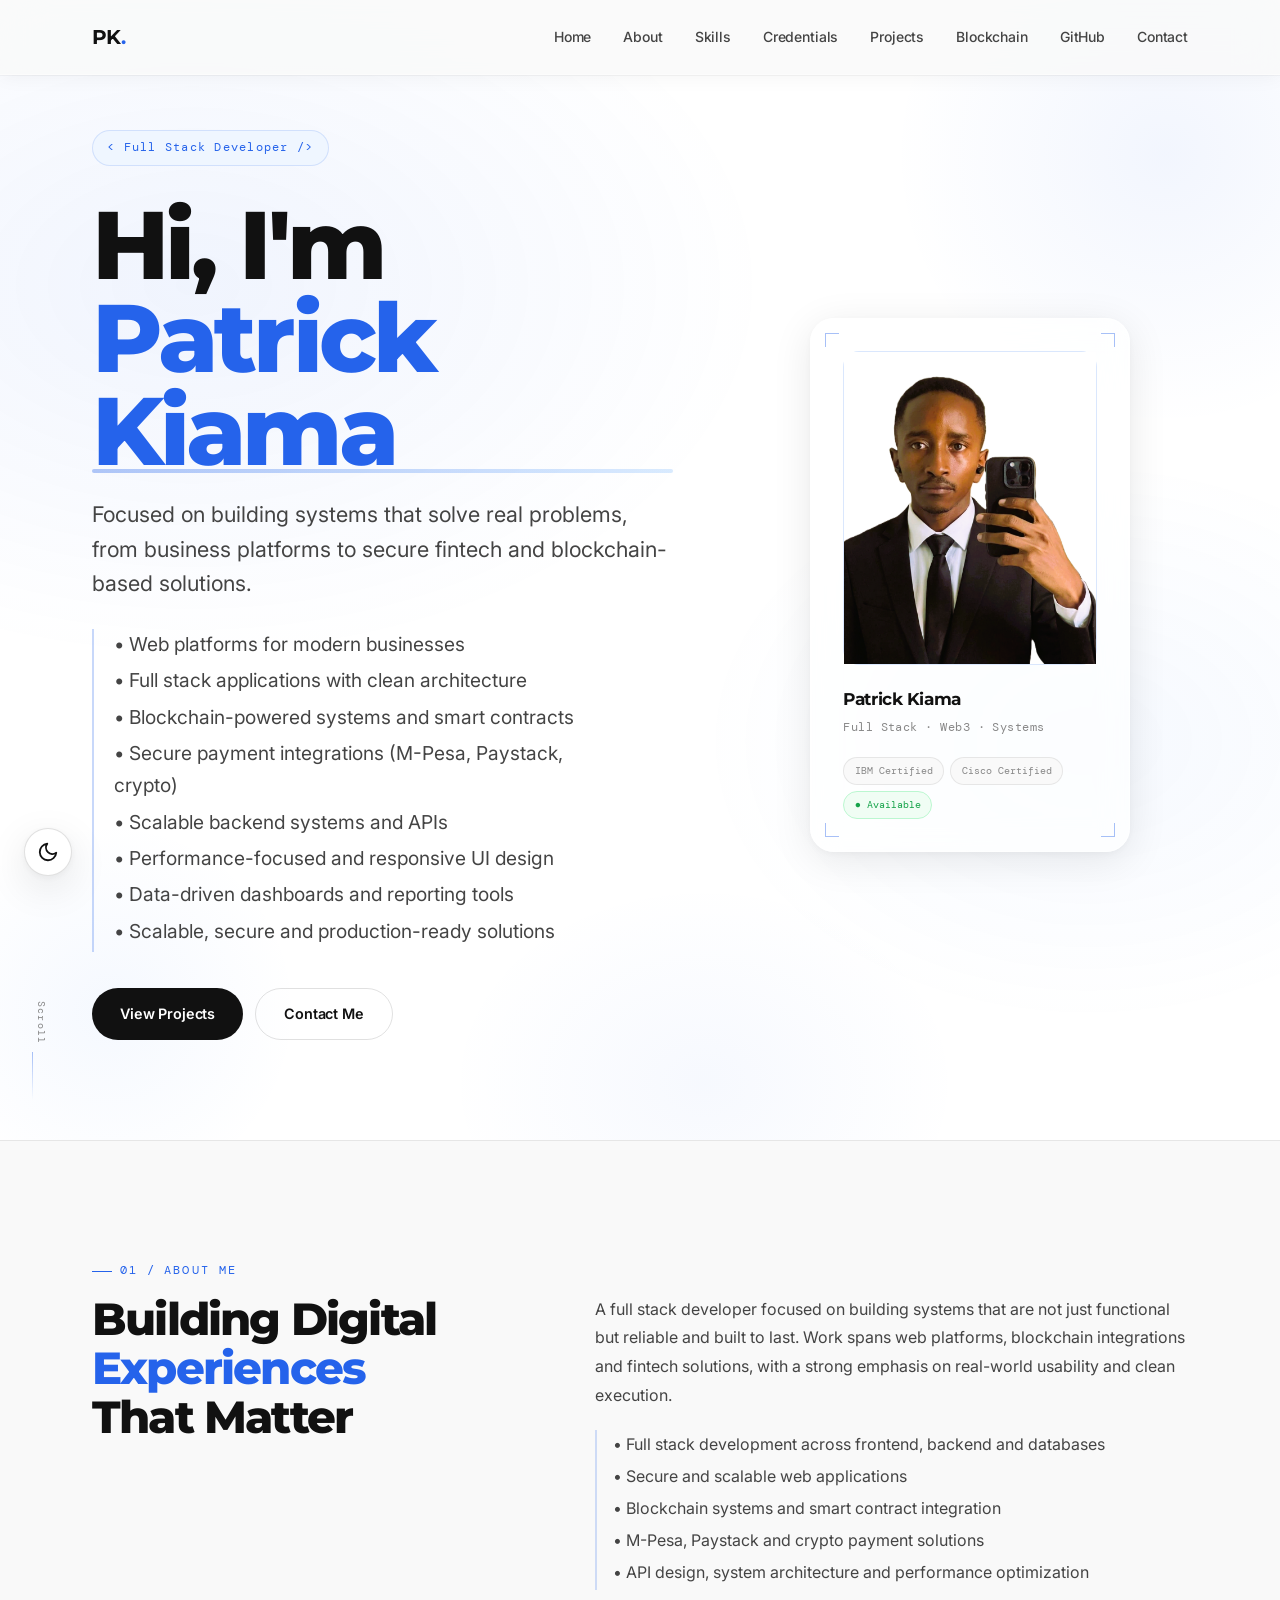
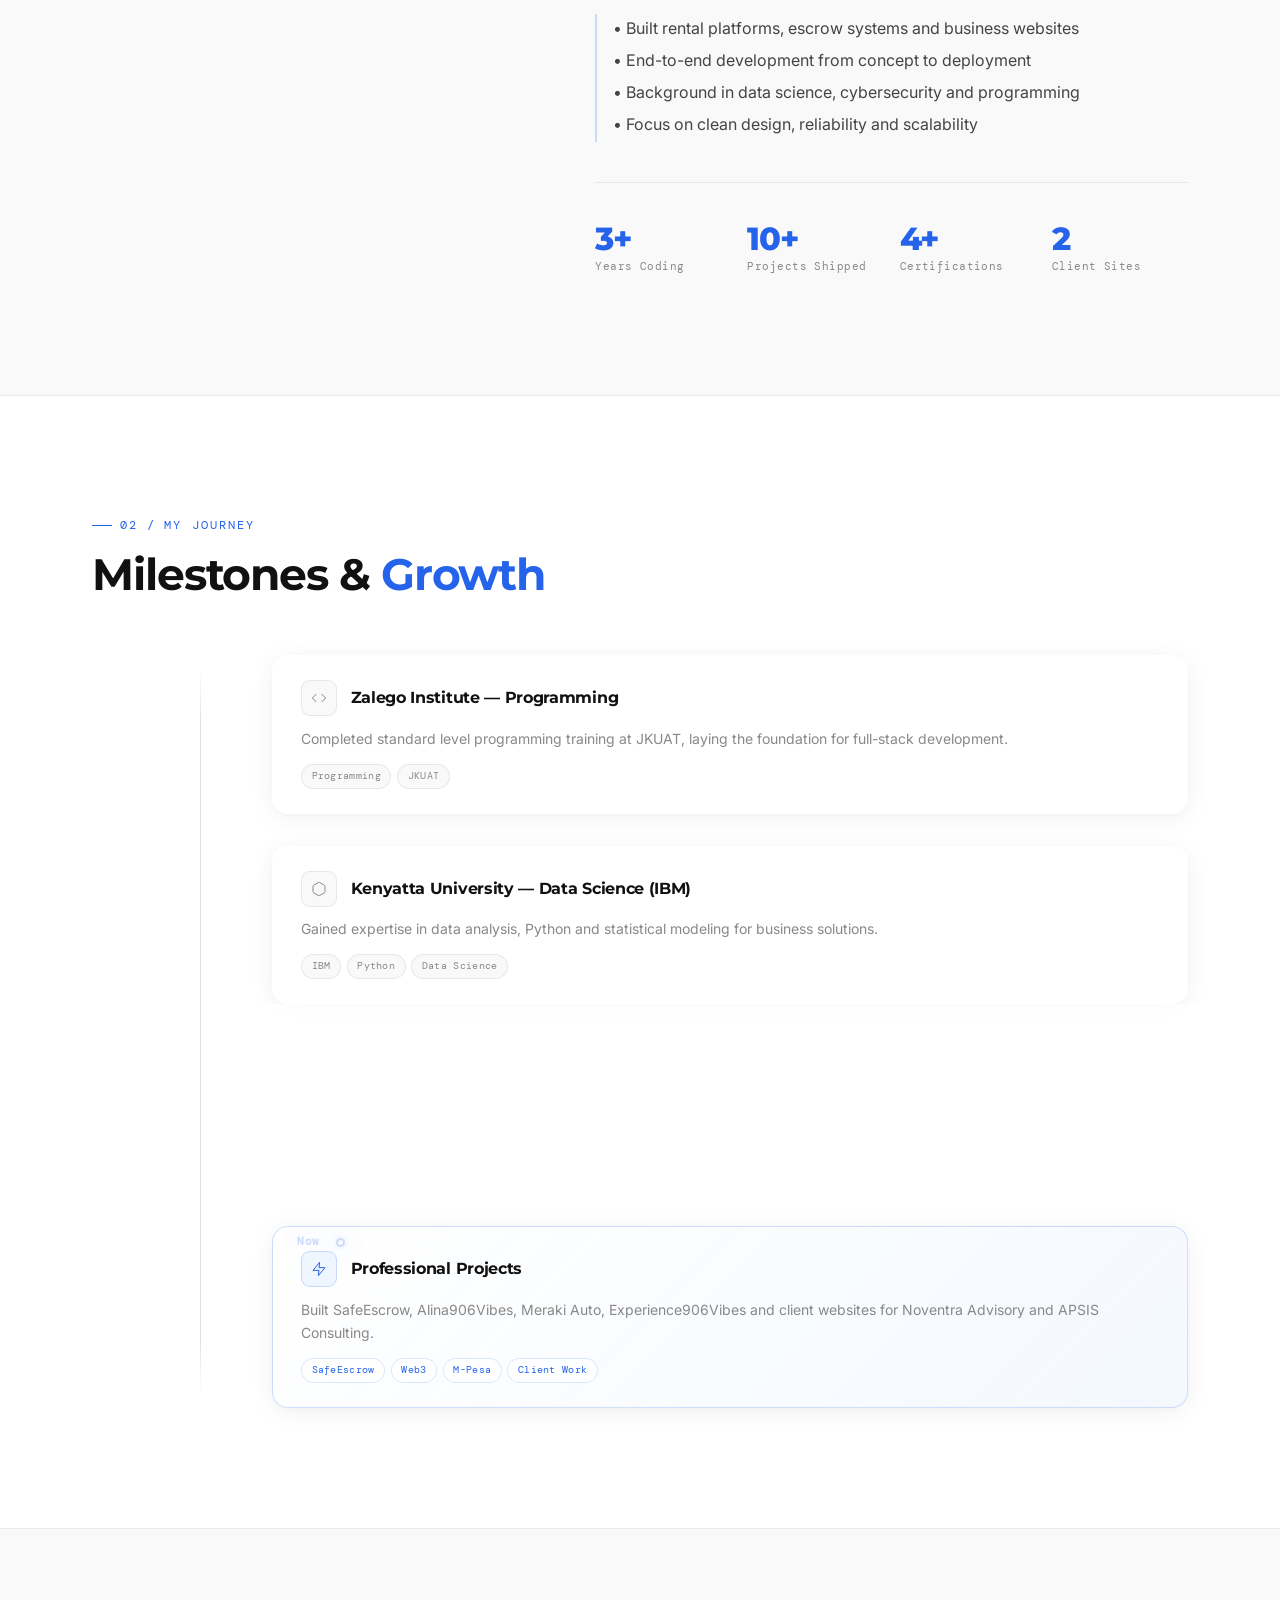
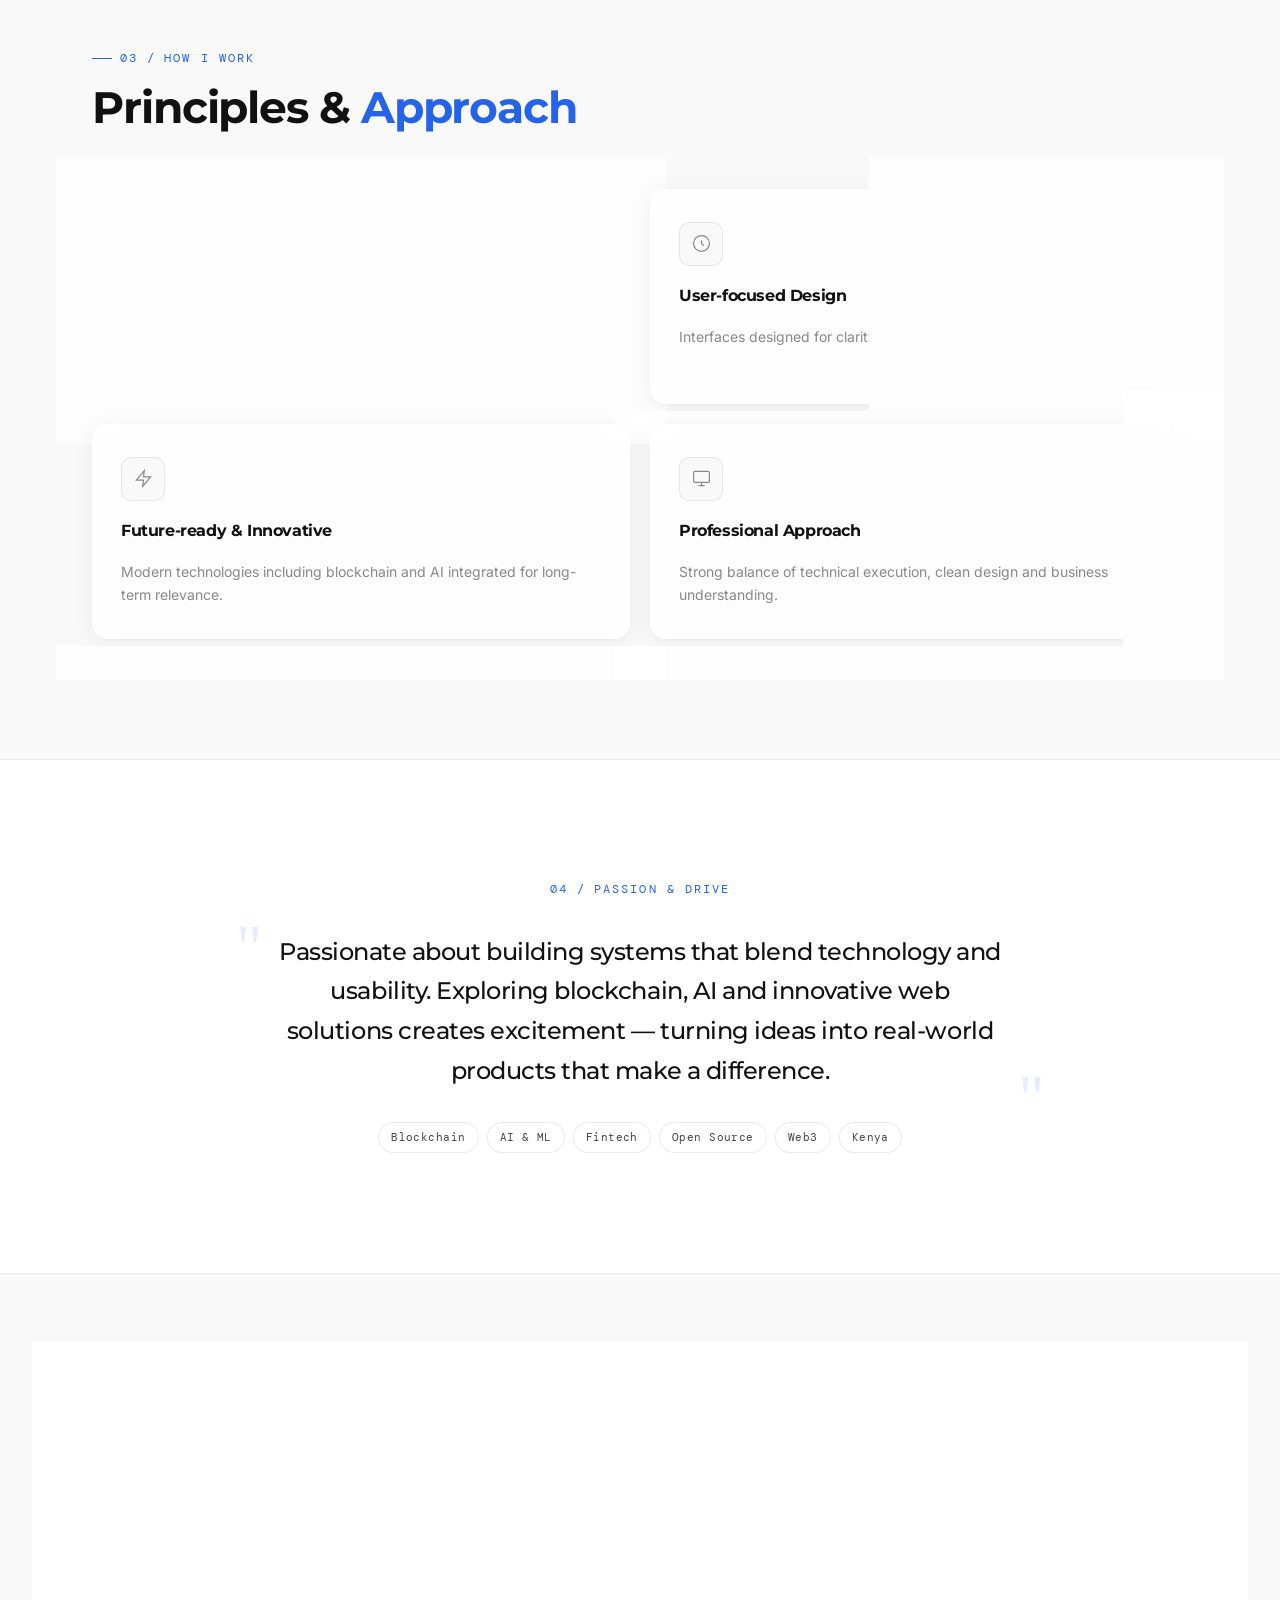
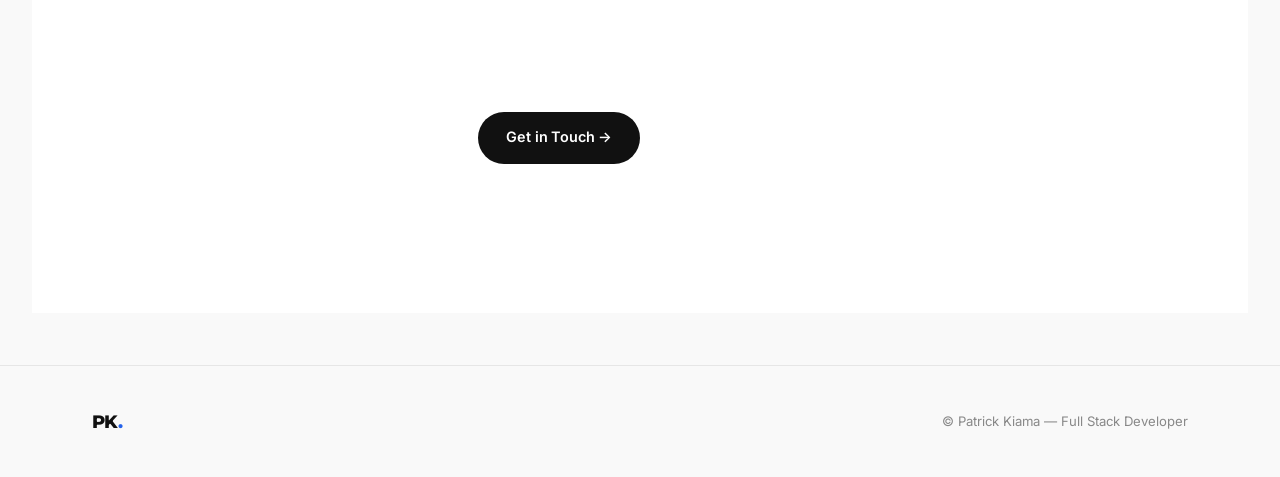
==== about.html @ bc56b649 "Initial commit: Portfolio website" ====
<!DOCTYPE html>
<html lang="en">

<head>
  <meta charset="UTF-8" />
  <meta name="viewport" content="width=device-width, initial-scale=1.0" />
  <title>About — Patrick Kiama</title>
  <link rel="preconnect" href="https://fonts.googleapis.com" />
  <link rel="preconnect" href="https://fonts.gstatic.com" crossorigin />
  <link
    href="https://fonts.googleapis.com/css2?family=Montserrat:wght@400;500;600;700;800;900&family=Inter:wght@400;500;600&family=DM+Mono:wght@400;500&display=swap"
    rel="stylesheet" />
  <link rel="stylesheet" href="css/style.css" />
  <link rel="stylesheet" href="css/about.css" />
  <link rel="stylesheet" href="css/StaggeredMenu.css" />
</head>

<body>

  <!-- ===== NAV ===== -->
  <nav class="navbar" id="navbar">
    <div class="nav-inner">
      <a href="index.html" class="nav-logo">PK<span class="dot">.</span></a>
      <ul class="nav-links" id="navLinks">
        <li><a href="index.html">Home</a></li>
        <li><a href="about.html">About</a></li>
        <li><a href="skills.html">Skills</a></li>
        <li><a href="certifications.html">Credentials</a></li>
        <li><a href="projects.html">Projects</a></li>
        <li><a href="blockchain.html">Blockchain</a></li>
        <li><a href="github.html">GitHub</a></li>
        <li><a href="contact.html">Contact</a></li>
      </ul>
      <button class="hamburger" id="hamburger" aria-label="Toggle menu">
        <span></span><span></span><span></span>
      </button>
    </div>
  </nav>

  <!-- ===== HERO ===== -->
  <section class="about-hero" id="home">
    <div class="about-hero-bg"></div>
    <div class="about-hero-orb orb-a"></div>
    <div class="about-hero-orb orb-b"></div>

    <div class="container about-hero-inner">
      <div class="about-hero-content">
        <p class="hero-eyebrow"><span class="mono">&lt;</span> Full Stack Developer <span class="mono">/&gt;</span></p>

        <h1 class="about-hero-name">Hi, I'm<br /><em>Patrick Kiama</em></h1>

        <p class="about-hero-intro">
          Focused on building systems that solve real problems, from business platforms to secure fintech and
          blockchain-based solutions.
        </p>

        <div class="about-hero-sub">
          <span>• Web platforms for modern businesses</span><br />
          <span>• Full stack applications with clean architecture</span><br />
          <span>• Blockchain-powered systems and smart contracts</span><br />
          <span>• Secure payment integrations (M-Pesa, Paystack, crypto)</span><br />
          <span>• Scalable backend systems and APIs</span><br />
          <span>• Performance-focused and responsive UI design</span><br />
          <span>• Data-driven dashboards and reporting tools</span><br />
          <span>• Scalable, secure and production-ready solutions</span>
        </div>

        <div class="about-hero-ctas">
          <a href="index.html#projects" class="btn btn-primary">View Projects</a>
          <a href="index.html#contact" class="btn btn-ghost">Contact Me</a>
        </div>
      </div>

      <!-- Avatar / visual card -->
      <div class="about-hero-visual">
        <div class="about-avatar-card">
          <div class="avatar-placeholder">
            <img src="img/patrick2.png" alt="Patrick Kiama" />
          </div>
          <div class="avatar-info">
            <span class="avatar-name">Patrick Kiama</span>
            <span class="avatar-role">Full Stack · Web3 · Systems</span>
          </div>
          <div class="avatar-badges">
            <span class="av-badge">IBM Certified</span>
            <span class="av-badge">Cisco Certified</span>
            <span class="av-badge avail">● Available</span>
          </div>
          <!-- Corner accents matching home page -->
          <div class="img-corner tl"></div>
          <div class="img-corner tr"></div>
          <div class="img-corner bl"></div>
          <div class="img-corner br"></div>
        </div>
      </div>
    </div>

    <div class="hero-scroll-hint">
      <span>Scroll</span>
      <div class="scroll-line"></div>
    </div>
  </section>

  <!-- ===== BIO ===== -->
  <section class="section about-bio-section" id="bio">
    <div class="container fade-in">
      <div class="section-label"><span class="mono">01 /</span> About Me</div>
      <div class="about-bio-grid">
        <div class="about-bio-headline">
          <h2>Building Digital<br /><span class="accent">Experiences</span><br />That Matter</h2>
        </div>
        <div class="about-bio-body">
          <p class="bio-intro">
            A full stack developer focused on building systems that are not just functional but reliable and built to
            last. Work spans web platforms, blockchain integrations and fintech solutions, with a strong emphasis on
            real-world usability and clean execution.
          </p>

          <div class="bio-points">
            <span>• Full stack development across frontend, backend and databases</span><br />
            <span>• Secure and scalable web applications</span><br />
            <span>• Blockchain systems and smart contract integration</span><br />
            <span>• M-Pesa, Paystack and crypto payment solutions</span><br />
            <span>• API design, system architecture and performance optimization</span><br />
          </div>

          <div class="bio-points">
            <span>• Built rental platforms, escrow systems and business websites</span><br />
            <span>• End-to-end development from concept to deployment</span><br />
            <span>• Background in data science, cybersecurity and programming</span><br />
            <span>• Focus on clean design, reliability and scalability</span><br />
          </div>

          <div class="bio-stats-row">
            <div class="bio-stat">
              <span class="bio-stat-num">3+</span>
              <span class="bio-stat-label">Years Coding</span>
            </div>
            <div class="bio-stat">
              <span class="bio-stat-num">10+</span>
              <span class="bio-stat-label">Projects Shipped</span>
            </div>
            <div class="bio-stat">
              <span class="bio-stat-num">4+</span>
              <span class="bio-stat-label">Certifications</span>
            </div>
            <div class="bio-stat">
              <span class="bio-stat-num">2</span>
              <span class="bio-stat-label">Client Sites</span>
            </div>
          </div>
        </div>
      </div>
    </div>
  </section>

  <!-- ===== TIMELINE ===== -->
  <section class="section about-timeline-section" id="journey">
    <div class="container fade-in">
      <div class="section-label"><span class="mono">02 /</span> My Journey</div>
      <h2 class="section-title">Milestones &amp; <span class="accent">Growth</span></h2>

      <div class="tl-track">

        <!-- Item 1 -->
        <div class="tl-row">
          <div class="tl-card">
            <div class="tl-card-header">
              <div class="tl-icon-wrap">
                <svg viewBox="0 0 24 24" fill="none" stroke="currentColor" stroke-width="1.5">
                  <polyline points="16 18 22 12 16 6" />
                  <polyline points="8 6 2 12 8 18" />
                </svg>
              </div>
              <h3>Zalego Institute — Programming</h3>
            </div>
            <p>Completed standard level programming training at JKUAT, laying the foundation for full-stack development.
            </p>
            <div class="tl-tags"><span>Programming</span><span>JKUAT</span></div>
          </div>
        </div>

        <!-- Item 2 -->
        <div class="tl-row">
          <div class="tl-card">
            <div class="tl-card-header">
              <div class="tl-icon-wrap">
                <svg viewBox="0 0 24 24" fill="none" stroke="currentColor" stroke-width="1.5">
                  <path
                    d="M21 16V8a2 2 0 0 0-1-1.73l-7-4a2 2 0 0 0-2 0l-7 4A2 2 0 0 0 3 8v8a2 2 0 0 0 1 1.73l7 4a2 2 0 0 0 2 0l7-4A2 2 0 0 0 21 16z" />
                </svg>
              </div>
              <h3>Kenyatta University — Data Science (IBM)</h3>
            </div>
            <p>Gained expertise in data analysis, Python and statistical modeling for business solutions.</p>
            <div class="tl-tags"><span>IBM</span><span>Python</span><span>Data Science</span></div>
          </div>
        </div>

        <!-- Item 3 -->
        <div class="tl-row">
          <div class="tl-card">
            <div class="tl-card-header">
              <div class="tl-icon-wrap">
                <svg viewBox="0 0 24 24" fill="none" stroke="currentColor" stroke-width="1.5">
                  <path d="M12 22s8-4 8-10V5l-8-3-8 3v7c0 6 8 10 8 10z" />
                </svg>
              </div>
              <h3>Kenyatta University — Cybersecurity (Cisco)</h3>
            </div>
            <p>Learned network security and best practices for secure web applications.</p>
            <div class="tl-tags"><span>Cisco</span><span>Networking</span><span>Security</span></div>
          </div>
        </div>

        <!-- Item 4 -->
        <div class="tl-row">
          <div class="tl-year-badge tl-year-active">Now</div>
          <div class="tl-dot tl-dot-active"></div>
          <div class="tl-card tl-card-featured">
            <div class="tl-card-header">
              <div class="tl-icon-wrap tl-icon-accent">
                <svg viewBox="0 0 24 24" fill="none" stroke="currentColor" stroke-width="1.5">
                  <path d="M13 2L3 14h9l-1 8 10-12h-9l1-8z" />
                </svg>
              </div>
              <h3>Professional Projects</h3>
            </div>
            <p>Built SafeEscrow, Alina906Vibes, Meraki Auto, Experience906Vibes and client websites for Noventra
              Advisory and APSIS Consulting.</p>
            <div class="tl-tags"><span>SafeEscrow</span><span>Web3</span><span>M-Pesa</span><span>Client Work</span>
            </div>
          </div>
        </div>

      </div>
    </div>
  </section>

  <!-- ===== VALUES ===== -->
  <section class="section about-values-section" id="values">
    <div class="container fade-in">
      <div class="section-label"><span class="mono">03 /</span> How I Work</div>
      <h2 class="section-title">Principles &amp; <span class="accent">Approach</span></h2>

      <div class="values-grid">

        <div class="value-card">
          <div class="value-icon-wrap">
            <svg viewBox="0 0 24 24" fill="none" stroke="currentColor" stroke-width="1.5">
              <path d="M12 22s8-4 8-10V5l-8-3-8 3v7c0 6 8 10 8 10z" />
            </svg>
          </div>
          <h3>Security &amp; Reliability</h3>
          <p>Systems built to be secure, dependable and scalable from the ground up.</p>
        </div>

        <div class="value-card">
          <div class="value-icon-wrap">
            <svg viewBox="0 0 24 24" fill="none" stroke="currentColor" stroke-width="1.5">
              <circle cx="12" cy="12" r="10" />
              <path d="M12 8v4l3 3" />
            </svg>
          </div>
          <h3>User-focused Design</h3>
          <p>Interfaces designed for clarity, usability and real-world interaction.</p>
        </div>

        <div class="value-card">
          <div class="value-icon-wrap">
            <svg viewBox="0 0 24 24" fill="none" stroke="currentColor" stroke-width="1.5">
              <path d="M13 2L3 14h9l-1 8 10-12h-9l1-8z" />
            </svg>
          </div>
          <h3>Future-ready &amp; Innovative</h3>
          <p>Modern technologies including blockchain and AI integrated for long-term relevance.</p>
        </div>

        <div class="value-card">
          <div class="value-icon-wrap">
            <svg viewBox="0 0 24 24" fill="none" stroke="currentColor" stroke-width="1.5">
              <rect x="2" y="3" width="20" height="14" rx="2" />
              <path d="M8 21h8M12 17v4" />
            </svg>
          </div>
          <h3>Professional Approach</h3>
          <p>Strong balance of technical execution, clean design and business understanding.</p>
        </div>

      </div>
    </div>
  </section>

  <!-- ===== PASSION ===== -->
  <section class="section about-passion-section" id="passion">
    <div class="container fade-in">
      <div class="passion-inner">
        <div class="passion-label">
          <span class="section-label"><span class="mono">04 /</span> Passion &amp; Drive</span>
        </div>
        <blockquote class="passion-quote">
          Passionate about building systems that blend technology and usability. Exploring blockchain, AI and
          innovative web solutions creates excitement — turning ideas into real-world products that make a difference.
        </blockquote>
        <div class="passion-tags">
          <span class="tag">Blockchain</span>
          <span class="tag">AI &amp; ML</span>
          <span class="tag">Fintech</span>
          <span class="tag">Open Source</span>
          <span class="tag">Web3</span>
          <span class="tag">Kenya</span>
        </div>
      </div>
    </div>
  </section>

  <!-- ===== CTA ===== -->
  <section class="section about-cta-section" id="cta">
    <div class="container fade-in">
      <div class="about-cta-inner">
        <div class="about-cta-bg-orb"></div>

        <p class="about-cta-label mono">Let's build something</p>

        <h2 class="about-cta-heading">
          Interested in collaborating or exploring these projects further?
        </h2>

        <p class="about-cta-sub">
          Platforms, smart contracts or full digital products — ready to bring ideas to life with secure, scalable
          solutions.
        </p>

        <div class="about-cta-btns">
          <a href="index.html#contact" class="btn btn-primary">Get in Touch →</a>
          <a href="projects.html" class="btn btn-ghost">See My Work</a>
        </div>
      </div>
    </div>
  </section>

  <!-- ===== FOOTER ===== -->
  <footer class="footer">
    <div class="container">
      <div class="footer-inner">
        <span class="footer-logo">PK<span class="dot">.</span></span>
        <p>© Patrick Kiama — Full Stack Developer</p>
      </div>
    </div>
  </footer>

  <script src="js/main.js"></script>
  <script src="js/about.js"></script>
  <script src="js/StaggeredMenu.js"></script>
</body>

</html>
---- css/style.css ----
/* ============================================================
   PATRICK KIAMA — Portfolio CSS
   Design: Premium Minimal — Apple / Stripe / Linear / Vercel
   Fonts: Sora (display) + DM Sans (body) + DM Mono (code)
   ============================================================ */

/* ===== Google Fonts Import ===== */
@import url('https://fonts.googleapis.com/css2?family=Montserrat:wght@400;500;600;700;800;900&family=Inter:wght@400;500;600&family=DM+Mono:wght@400;500&display=swap');

/* ===== CSS Variables ===== */
:root {
  /* Colors */
  --bg: #f9f9f9;
  --bg-alt: #ffffff;
  --bg-card: #ffffff;
  --text: #111111;
  --text-2: #444444;
  --text-muted: #888888;
  --accent: #2563eb;
  --accent-light: #eff6ff;
  --accent-mid: #3b82f6;
  --border: rgba(0, 0, 0, 0.08);
  --border-mid: rgba(0, 0, 0, 0.12);
  --white: #ffffff;

  /* Shadows */
  --shadow-sm: 0 1px 3px rgba(0, 0, 0, 0.06), 0 1px 2px rgba(0, 0, 0, 0.04);
  --shadow-md: 0 4px 16px rgba(0, 0, 0, 0.07), 0 1px 4px rgba(0, 0, 0, 0.04);
  --shadow-lg: 0 12px 40px rgba(0, 0, 0, 0.10), 0 2px 8px rgba(0, 0, 0, 0.05);
  --shadow-xl: 0 24px 64px rgba(0, 0, 0, 0.12), 0 4px 16px rgba(0, 0, 0, 0.06);
  --shadow-blue: 0 8px 32px rgba(37, 99, 235, 0.18);

  /* Typography */
  --font-display: 'Montserrat', sans-serif;
  --font-body: 'Inter', sans-serif;
  --font-mono: 'DM Mono', monospace;

  /* Layout */
  --radius: 16px;
  --radius-sm: 8px;
  --radius-lg: 24px;
  --transition: 0.3s cubic-bezier(0.4, 0, 0.2, 1);
  --section-gap: 120px;

  /* ── Glassmorphism ── */
  --glass-bg: rgba(255, 255, 255, 0.70);
  --glass-bg-strong: rgba(255, 255, 255, 0.88);
  --glass-border: rgba(255, 255, 255, 0.55);
  --glass-blur: blur(14px) saturate(160%);
  --glass-blur-lg: blur(24px) saturate(180%);
  --glass-shadow: 0 4px 24px rgba(0, 0, 0, 0.06), 0 1px 4px rgba(0, 0, 0, 0.03);
  --glass-shadow-lg: 0 8px 40px rgba(0, 0, 0, 0.09), 0 2px 8px rgba(0, 0, 0, 0.04);
}

/* ===== Dark Theme Variables ===== */
[data-theme="dark"] {
  --bg: #0f1117;
  --bg-alt: #161821;
  --bg-card: #1c1e29;
  --text: #ffffff;
  --text-2: #e2e8f0;
  --text-muted: #94a3b8;
  --accent: #3b82f6;
  --accent-light: rgba(59, 130, 246, 0.15);
  --accent-mid: #60a5fa;
  --border: rgba(255, 255, 255, 0.08);
  --border-mid: rgba(255, 255, 255, 0.12);
  --white: #ffffff;

  --glass-bg: rgba(28, 30, 41, 0.70);
  --glass-bg-strong: rgba(28, 30, 41, 0.88);
  --glass-border: rgba(255, 255, 255, 0.1);
  --glass-shadow: 0 4px 24px rgba(0, 0, 0, 0.4), 0 1px 4px rgba(0, 0, 0, 0.2);
  --glass-shadow-lg: 0 8px 40px rgba(0, 0, 0, 0.5), 0 2px 8px rgba(0, 0, 0, 0.25);
}

/* ── Dark: Navbar ── */
[data-theme="dark"] .navbar {
  background: rgba(15, 17, 23, 0.85);
  border-bottom-color: rgba(255, 255, 255, 0.07);
  box-shadow: 0 1px 20px rgba(0, 0, 0, 0.35), 0 0 0 1px rgba(255, 255, 255, 0.04);
}

[data-theme="dark"] .navbar.scrolled {
  background: rgba(15, 17, 23, 0.96);
}

/* ── Dark: Mobile side nav ── */
[data-theme="dark"] .nav-links {
  background: rgba(22, 24, 33, 0.98);
  border-left-color: rgba(255, 255, 255, 0.07);
}

[data-theme="dark"] .nav-links a {
  color: var(--text-2);
}

/* ── Dark: Form wrapper ── */
[data-theme="dark"] .contact-form-wrap {
  background: rgba(28, 30, 41, 0.88);
  border-color: rgba(255, 255, 255, 0.08);
  box-shadow: 0 8px 40px rgba(0, 0, 0, 0.35), 0 1px 4px rgba(0, 0, 0, 0.2);
}

/* ── Dark: Inputs & Textareas ── */
[data-theme="dark"] .form-group input,
[data-theme="dark"] .form-group textarea {
  background: rgba(255, 255, 255, 0.05);
  border-color: rgba(255, 255, 255, 0.1);
  color: var(--text);
  box-shadow: none;
}

[data-theme="dark"] .form-group input::placeholder,
[data-theme="dark"] .form-group textarea::placeholder {
  color: var(--text-muted);
}

[data-theme="dark"] .form-group input:hover,
[data-theme="dark"] .form-group textarea:hover {
  background: rgba(255, 255, 255, 0.08);
  border-color: rgba(255, 255, 255, 0.18);
}

[data-theme="dark"] .form-group input:focus,
[data-theme="dark"] .form-group textarea:focus {
  background: rgba(255, 255, 255, 0.07);
  border-color: var(--accent);
  box-shadow: 0 0 0 3px rgba(59, 130, 246, 0.2);
}

/* ── Dark: Buttons ── */
[data-theme="dark"] .btn-primary {
  background: #ffffff;
  color: #0f1117;
}

[data-theme="dark"] .btn-primary:hover {
  background: #e2e8f0;
  box-shadow: 0 6px 20px rgba(0, 0, 0, 0.4);
}

[data-theme="dark"] .btn-ghost {
  background: transparent;
  color: var(--text);
  border-color: rgba(255, 255, 255, 0.18);
}

[data-theme="dark"] .btn-ghost:hover {
  background: rgba(255, 255, 255, 0.07);
  border-color: rgba(255, 255, 255, 0.35);
}

[data-theme="dark"] .btn-outline {
  background: rgba(59, 130, 246, 0.12);
  color: #60a5fa;
  border-color: rgba(59, 130, 246, 0.25);
}

/* ── Dark: Social links ── */
[data-theme="dark"] .social-link {
  background: rgba(28, 30, 41, 0.85);
  border-color: rgba(255, 255, 255, 0.09);
}

[data-theme="dark"] .social-link:hover {
  background: rgba(59, 130, 246, 0.12);
  border-color: rgba(59, 130, 246, 0.3);
  color: #60a5fa;
}

/* ── Dark: Badge Toast ── */
[data-theme="dark"] .badge-toast {
  background: rgba(28, 30, 41, 0.95);
  border-color: rgba(255, 255, 255, 0.1);
  box-shadow: 0 8px 40px rgba(0, 0, 0, 0.5), 0 1px 4px rgba(0, 0, 0, 0.3);
}

[data-theme="dark"] .bt-name {
  color: var(--text);
}

[data-theme="dark"] .bt-issuer {
  color: var(--text-muted);
}

[data-theme="dark"] .bt-close {
  color: var(--text-muted);
}

[data-theme="dark"] .bt-progress {
  background: rgba(59, 130, 246, 0.4);
}

/* ── Dark: Cert cards ── */
[data-theme="dark"] .cert-card {
  background: var(--bg-card);
  border-color: var(--border);
}

/* ── Dark: Skill card glow fix ── */
[data-theme="dark"] .skill-card:hover {
  background: var(--bg-card) !important;
}

/* ── Dark: GitHub inner ── */
[data-theme="dark"] .github-inner {
  background: var(--bg-alt);
  border-color: var(--border);
}

/* ── Dark: Project cards ── */
[data-theme="dark"] .project-card {
  background: var(--bg-card);
  border-color: var(--border);
}

[data-theme="dark"] .project-info h3 {
  color: var(--text);
}

[data-theme="dark"] .project-info p {
  color: var(--text-muted);
}

[data-theme="dark"] .project-tags span {
  background: rgba(255, 255, 255, 0.06);
  color: var(--text-muted);
  border-color: rgba(255, 255, 255, 0.08);
}

/* ===== Theme Toggle Button ===== */
.theme-toggle {
  position: fixed;
  bottom: 24px;
  left: 24px;
  width: 48px;
  height: 48px;
  border-radius: 50%;
  background: var(--bg-card);
  border: 1px solid var(--border-mid);
  box-shadow: var(--shadow-lg);
  display: flex;
  align-items: center;
  justify-content: center;
  cursor: pointer;
  z-index: 9999;
  color: var(--text);
  transition: all var(--transition);
}

.theme-toggle:hover {
  transform: translateY(-2px);
  box-shadow: var(--shadow-xl);
  border-color: var(--accent);
}

.theme-toggle svg {
  width: 22px;
  height: 22px;
  transition: transform 0.3s cubic-bezier(0.4, 0, 0.2, 1);
}

.theme-toggle .moon-icon {
  display: block;
}

.theme-toggle .sun-icon {
  display: none;
}

[data-theme="dark"] .theme-toggle .moon-icon {
  display: none;
}

[data-theme="dark"] .theme-toggle .sun-icon {
  display: block;
}

[data-theme="dark"] .theme-toggle svg {
  color: #fbbf24;
}

/* ===== Reset & Base ===== */
*,
*::before,
*::after {
  box-sizing: border-box;
  margin: 0;
  padding: 0;
}

html {
  scroll-behavior: smooth;
  font-size: 16px;
  -webkit-text-size-adjust: 100%;
}

body {
  background: var(--bg);
  color: var(--text);
  font-family: var(--font-body);
  font-weight: 400;
  line-height: 1.7;
  overflow-x: hidden;
  -webkit-font-smoothing: antialiased;
  -moz-osx-font-smoothing: grayscale;
}

img {
  display: block;
  max-width: 100%;
}

a {
  text-decoration: none;
  color: inherit;
}

ul {
  list-style: none;
}

.mono {
  font-family: var(--font-mono);
}

.accent {
  color: var(--accent);
}

.dot {
  color: var(--accent);
}

.container {
  max-width: 1160px;
  margin: 0 auto;
  padding: 0 2rem;
}

/* ===== Section Base ===== */
.section {
  padding: var(--section-gap) 0;
  position: relative;
}

.section-label {
  font-family: var(--font-mono);
  font-size: 0.72rem;
  letter-spacing: 0.18em;
  color: var(--accent);
  text-transform: uppercase;
  margin-bottom: 0.85rem;
  display: flex;
  align-items: center;
  gap: 0.5rem;
}

.section-label::before {
  content: '';
  display: inline-block;
  width: 20px;
  height: 1px;
  background: var(--accent);
}

.section-title {
  font-family: var(--font-display);
  font-size: clamp(2rem, 3.5vw, 2.75rem);
  font-weight: 700;
  line-height: 1.15;
  letter-spacing: -0.025em;
  margin-bottom: 3.5rem;
  color: var(--text);
}

.section-cta {
  text-align: center;
  margin-top: 3rem;
}

/* ===== Buttons ===== */
.btn {
  display: inline-flex;
  align-items: center;
  justify-content: center;
  font-family: var(--font-body);
  font-size: 0.9rem;
  font-weight: 600;
  letter-spacing: -0.01em;
  padding: 0.8rem 1.75rem;
  border-radius: 100px;
  cursor: pointer;
  transition: all var(--transition);
  border: none;
  outline: none;
  position: relative;
}

.btn-primary {
  background: var(--text);
  color: var(--white);
}

.btn-primary:hover {
  background: #333;
  transform: translateY(-1px);
  box-shadow: 0 6px 20px rgba(0, 0, 0, 0.18);
}

.btn-ghost {
  background: transparent;
  color: var(--text);
  border: 1.5px solid var(--border-mid);
}

.btn-ghost:hover {
  border-color: var(--text);
  background: rgba(0, 0, 0, 0.04);
  transform: translateY(-1px);
}

.btn-outline {
  background: var(--accent-light);
  color: var(--accent);
  border: 1.5px solid rgba(37, 99, 235, 0.15);
}

.btn-outline:hover {
  background: #dbeafe;
  border-color: var(--accent);
  transform: translateY(-1px);
}

.btn.full-width {
  width: 100%;
}

/* ===== Fade-in Animation ===== */
.fade-in {
  opacity: 0;
  transform: translateY(24px);
  transition: opacity 0.75s cubic-bezier(0.4, 0, 0.2, 1), transform 0.75s cubic-bezier(0.4, 0, 0.2, 1);
}

.fade-in.visible {
  opacity: 1;
  transform: translateY(0);
}

/* ============================================================
   NAVBAR
   ============================================================ */
.navbar {
  position: fixed;
  top: 0;
  left: 0;
  right: 0;
  z-index: 1000;
  background: rgba(249, 249, 249, 0.82);
  backdrop-filter: blur(20px) saturate(180%);
  -webkit-backdrop-filter: blur(20px) saturate(180%);
  border-bottom: 1px solid rgba(255, 255, 255, 0.45);
  box-shadow: 0 1px 20px rgba(0, 0, 0, 0.05), 0 0 0 1px rgba(0, 0, 0, 0.04);
  transition: background 0.4s ease, backdrop-filter 0.4s ease, border-color 0.4s ease, box-shadow 0.4s ease;
}

.navbar.scrolled {
  background: rgba(249, 249, 249, 0.92);
  backdrop-filter: blur(24px) saturate(200%);
  -webkit-backdrop-filter: blur(24px) saturate(200%);
  border-bottom-color: var(--border);
  box-shadow: 0 1px 24px rgba(0, 0, 0, 0.08), 0 0 0 1px rgba(0, 0, 0, 0.05);
}

.nav-inner {
  max-width: 1160px;
  margin: 0 auto;
  padding: 1.25rem 2rem;
  display: flex;
  align-items: center;
  justify-content: space-between;
}

.nav-logo {
  font-family: var(--font-display);
  font-size: 1.25rem;
  font-weight: 700;
  color: var(--text);
  letter-spacing: -0.03em;
}

.nav-logo .dot {
  color: var(--accent);
}

.nav-links {
  display: flex;
  gap: 2rem;
  align-items: center;
}

.nav-links a {
  font-family: var(--font-body);
  font-size: 0.875rem;
  font-weight: 500;
  color: var(--text-2);
  letter-spacing: -0.01em;
  transition: color var(--transition);
}

.nav-links a:hover {
  color: var(--text);
}

/* Hamburger */
.hamburger {
  display: none;
  flex-direction: column;
  gap: 5px;
  background: none;
  border: none;
  cursor: pointer;
  padding: 4px;
}

.hamburger span {
  display: block;
  width: 22px;
  height: 1.5px;
  background: var(--text);
  border-radius: 2px;
  transition: var(--transition);
}

.hamburger.active span:nth-child(1) {
  transform: translateY(6.5px) rotate(45deg);
}

.hamburger.active span:nth-child(2) {
  opacity: 0;
}

.hamburger.active span:nth-child(3) {
  transform: translateY(-6.5px) rotate(-45deg);
}

/* ============================================================
   HERO
   ============================================================ */
.hero {
  min-height: 100vh;
  display: flex;
  align-items: center;
  position: relative;
  overflow: hidden;
  padding: 130px 0 100px;
  background: var(--bg-alt);
}

/* Soft gradient background mesh */
.hero-grid-bg {
  position: absolute;
  inset: 0;
  background:
    radial-gradient(ellipse 80% 60% at 10% 20%, rgba(37, 99, 235, 0.07) 0%, transparent 60%),
    radial-gradient(ellipse 60% 50% at 85% 70%, rgba(59, 130, 246, 0.05) 0%, transparent 55%),
    radial-gradient(ellipse 50% 40% at 50% 100%, rgba(37, 99, 235, 0.04) 0%, transparent 50%);
}

/* Floating shape orbs — refined, not neon */
.hero-orb {
  position: absolute;
  border-radius: 50%;
  pointer-events: none;
}

.orb-1 {
  width: 600px;
  height: 600px;
  background: radial-gradient(circle, rgba(37, 99, 235, 0.06), transparent 70%);
  top: -100px;
  left: -200px;
  animation: orbDrift 14s ease-in-out infinite alternate;
}

.orb-2 {
  width: 450px;
  height: 450px;
  background: radial-gradient(circle, rgba(59, 130, 246, 0.05), transparent 70%);
  bottom: -80px;
  right: -100px;
  animation: orbDrift 18s ease-in-out infinite alternate-reverse;
}

.orb-3 {
  width: 300px;
  height: 300px;
  background: radial-gradient(circle, rgba(37, 99, 235, 0.04), transparent 70%);
  top: 50%;
  left: 60%;
  animation: orbDrift 10s ease-in-out infinite alternate;
}

@keyframes orbDrift {
  from {
    transform: translate(0, 0) scale(1);
  }

  to {
    transform: translate(20px, 15px) scale(1.04);
  }
}

.hero-content {
  position: relative;
  z-index: 2;
  max-width: 1160px;
  margin: 0 auto;
  padding: 0 2rem;
}

/* Glass panel behind hero text */
.hero-glass-panel {
  display: inline-block;
  background: rgba(255, 255, 255, 0.60);
  backdrop-filter: blur(18px) saturate(160%);
  -webkit-backdrop-filter: blur(18px) saturate(160%);
  border: 1px solid rgba(255, 255, 255, 0.55);
  border-radius: var(--radius-lg);
  padding: 3rem 3.5rem;
  box-shadow: 0 8px 40px rgba(0, 0, 0, 0.07), 0 1px 4px rgba(0, 0, 0, 0.04);
  max-width: 640px;
}

.hero-eyebrow {
  display: inline-flex;
  align-items: center;
  gap: 0.5rem;
  font-family: var(--font-mono);
  font-size: 0.78rem;
  color: var(--accent);
  letter-spacing: 0.1em;
  margin-bottom: 2rem;
  padding: 0.4rem 0.9rem;
  background: var(--accent-light);
  border: 1px solid rgba(37, 99, 235, 0.15);
  border-radius: 100px;
  opacity: 0;
  animation: fadeUp 0.7s ease 0.15s forwards;
}

.hero-name {
  font-family: var(--font-display);
  font-size: clamp(3.5rem, 8.5vw, 7.5rem);
  font-weight: 800;
  line-height: 0.95;
  letter-spacing: -0.04em;
  color: var(--text);
  margin-bottom: 0.75rem;
  opacity: 0;
  animation: fadeUp 0.8s ease 0.25s forwards;
}

.hero-name em {
  font-style: normal;
  color: var(--accent);
  position: relative;
  display: inline-block;
}

/* Elegant underline decoration */
.hero-name em::after {
  content: '';
  position: absolute;
  bottom: 4px;
  left: 0;
  right: 0;
  height: 4px;
  background: linear-gradient(90deg, var(--accent), #93c5fd);
  border-radius: 2px;
  opacity: 0.35;
}

.hero-role {
  font-family: var(--font-body);
  font-size: clamp(0.85rem, 1.5vw, 1.05rem);
  color: var(--text-muted);
  font-weight: 400;
  margin-bottom: 1.5rem;
  letter-spacing: -0.005em;
  opacity: 0;
  animation: fadeUp 0.7s ease 0.38s forwards;
}

.sep {
  color: var(--border-mid);
  margin: 0 0.5em;
}

.hero-desc {
  font-size: clamp(1.05rem, 1.8vw, 1.25rem);
  color: var(--text-2);
  max-width: 540px;
  margin-bottom: 2rem;
  line-height: 1.65;
  font-weight: 400;
  opacity: 0;
  animation: fadeUp 0.7s ease 0.48s forwards;
}

.br-desk {
  display: block;
}

.hero-typing-wrap {
  display: inline-flex;
  align-items: center;
  gap: 0.25rem;
  font-family: var(--font-mono);
  font-size: clamp(0.8rem, 1.3vw, 0.92rem);
  color: var(--text-2);
  background: var(--bg);
  border: 1px solid var(--border);
  border-radius: var(--radius-sm);
  padding: 0.55rem 1rem;
  margin-bottom: 2.5rem;
  opacity: 0;
  animation: fadeUp 0.7s ease 0.57s forwards;
}

.typing-prefix {
  color: var(--accent);
  margin-right: 0.25rem;
}

.cursor-blink {
  color: var(--accent);
  animation: blink 0.9s step-end infinite;
  font-weight: 300;
}

@keyframes blink {

  0%,
  100% {
    opacity: 1;
  }

  50% {
    opacity: 0;
  }
}

.hero-ctas {
  display: flex;
  gap: 0.75rem;
  flex-wrap: wrap;
  opacity: 0;
  animation: fadeUp 0.7s ease 0.67s forwards;
}

/* Scroll hint */
.hero-scroll-hint {
  position: absolute;
  bottom: 2.5rem;
  left: 2rem;
  display: flex;
  flex-direction: column;
  align-items: flex-start;
  gap: 0.5rem;
  z-index: 2;
}

.hero-scroll-hint span {
  font-family: var(--font-mono);
  font-size: 0.65rem;
  color: var(--text-muted);
  letter-spacing: 0.12em;
  writing-mode: vertical-lr;
}

.scroll-line {
  width: 1px;
  height: 48px;
  background: linear-gradient(to bottom, var(--accent), transparent);
  opacity: 0.4;
  animation: scrollPulse 2.5s ease-in-out infinite;
}

@keyframes scrollPulse {

  0%,
  100% {
    opacity: 0.25;
  }

  50% {
    opacity: 0.6;
  }
}

@keyframes fadeUp {
  from {
    opacity: 0;
    transform: translateY(18px);
  }

  to {
    opacity: 1;
    transform: translateY(0);
  }
}

/* ============================================================
   ABOUT
   ============================================================ */
.about-section {
  background: var(--bg);
  border-top: 1px solid var(--border);
  position: relative;
}

.about-section::before {
  content: '';
  position: absolute;
  inset: 0;
  pointer-events: none;
  background: radial-gradient(ellipse 70% 55% at 90% 20%, rgba(37, 99, 235, 0.04) 0%, transparent 60%);
}

.about-grid {
  display: grid;
  grid-template-columns: 1fr 1.5fr;
  gap: 5rem;
  align-items: start;
}

.about-img-wrap {
  display: flex;
  flex-direction: column;
  gap: 1.75rem;
}

/* ============================================================
   WORKSTATION ILLUSTRATION — skeuomorphic monitor
   ============================================================ */
.workstation-wrap {
  display: flex;
  flex-direction: column;
  align-items: center;
  width: 100%;
}

.ws-bezel {
  width: 100%;
  max-width: 380px;
  background: #d0cfc8;
  border-radius: 14px;
  padding: 14px 14px 20px;
  box-shadow:
    0 2px 0 rgba(255, 255, 255, 0.45) inset,
    0 -2px 0 rgba(0, 0, 0, 0.12) inset,
    2px 0 0 rgba(255, 255, 255, 0.2) inset,
    -2px 0 0 rgba(0, 0, 0, 0.1) inset,
    0 20px 60px rgba(0, 0, 0, 0.16),
    0 4px 12px rgba(0, 0, 0, 0.1);
}

@media (prefers-color-scheme: dark) {
  .ws-bezel {
    background: #1e1d1b;
  }
}

.ws-dot {
  width: 6px;
  height: 6px;
  border-radius: 50%;
  background: rgba(0, 0, 0, 0.2);
  box-shadow: 0 1px 0 rgba(255, 255, 255, 0.3) inset;
  margin: 0 auto 8px;
}

.ws-screen {
  background: #0f1117;
  border-radius: 6px;
  overflow: hidden;
  aspect-ratio: 16 / 10;
  position: relative;
  box-shadow:
    0 0 0 1px rgba(0, 0, 0, 0.5),
    0 2px 8px rgba(0, 0, 0, 0.4) inset;
}

.ws-screen::before {
  content: '';
  position: absolute;
  inset: 0;
  background: radial-gradient(ellipse 80% 60% at 50% 30%, rgba(37, 99, 235, 0.08), transparent 70%);
  pointer-events: none;
  z-index: 0;
}

.ws-screen::after {
  content: '';
  position: absolute;
  top: 0;
  left: 0;
  right: 0;
  height: 35%;
  background: linear-gradient(to bottom, rgba(255, 255, 255, 0.035), transparent);
  pointer-events: none;
  z-index: 10;
  border-radius: 6px 6px 0 0;
}

.ws-menubar {
  position: absolute;
  top: 0;
  left: 0;
  right: 0;
  height: 20px;
  background: rgba(255, 255, 255, 0.04);
  border-bottom: 1px solid rgba(255, 255, 255, 0.06);
  display: flex;
  align-items: center;
  padding: 0 10px;
  gap: 5px;
  z-index: 2;
}

.ws-mb-r,
.ws-mb-y,
.ws-mb-g {
  width: 6px;
  height: 6px;
  border-radius: 50%;
  flex-shrink: 0;
}

.ws-mb-r {
  background: #FF5F57;
}

.ws-mb-y {
  background: #FFBD2E;
}

.ws-mb-g {
  background: #28C840;
}

.ws-mb-text {
  font-family: var(--font-mono, monospace);
  font-size: 9px;
  color: rgba(255, 255, 255, 0.3);
  margin-left: auto;
  letter-spacing: 0.05em;
}

.ws-icon-grid {
  position: absolute;
  inset: 0;
  top: 20px;
  display: flex;
  flex-wrap: wrap;
  align-items: center;
  justify-content: center;
  gap: 8px;
  padding: 12px 14px;
  z-index: 1;
}

.ws-chip {
  display: flex;
  flex-direction: column;
  align-items: center;
  gap: 4px;
  width: 52px;
  padding: 8px 6px 6px;
  background: rgba(255, 255, 255, 0.07);
  border: 1px solid rgba(255, 255, 255, 0.12);
  border-radius: 10px;
  cursor: default;
  transition: transform 0.25s cubic-bezier(0.34, 1.56, 0.64, 1),
    background 0.2s ease,
    box-shadow 0.2s ease,
    border-color 0.2s ease;
  box-shadow: 0 1px 0 rgba(255, 255, 255, 0.06) inset;
  animation: wsChipFloat 4s ease-in-out infinite;
}

.ws-chip:hover {
  transform: translateY(-5px) scale(1.08) !important;
  background: rgba(255, 255, 255, 0.12);
  border-color: rgba(255, 255, 255, 0.22);
  box-shadow: 0 6px 20px rgba(37, 99, 235, 0.3),
    0 1px 0 rgba(255, 255, 255, 0.1) inset;
  animation-play-state: paused;
  z-index: 5;
}

@keyframes wsChipFloat {

  0%,
  100% {
    transform: translateY(0);
  }

  50% {
    transform: translateY(-4px);
  }
}

.ws-chip:nth-child(1) {
  animation-delay: 0s;
}

.ws-chip:nth-child(2) {
  animation-delay: 0.3s;
}

.ws-chip:nth-child(3) {
  animation-delay: 0.6s;
}

.ws-chip:nth-child(4) {
  animation-delay: 0.9s;
}

.ws-chip:nth-child(5) {
  animation-delay: 1.2s;
}

.ws-chip:nth-child(6) {
  animation-delay: 1.5s;
}

.ws-chip:nth-child(7) {
  animation-delay: 0.15s;
}

.ws-chip:nth-child(8) {
  animation-delay: 0.45s;
}

.ws-chip:nth-child(9) {
  animation-delay: 0.75s;
}

.ws-chip:nth-child(10) {
  animation-delay: 1.05s;
}

.ws-chip:nth-child(11) {
  animation-delay: 1.35s;
}

.ws-chip:nth-child(12) {
  animation-delay: 1.65s;
}

.ws-chip svg {
  display: block;
}

.ws-chip span {
  font-family: var(--font-mono, monospace);
  font-size: 8.5px;
  color: rgba(255, 255, 255, 0.45);
  text-align: center;
  white-space: nowrap;
  letter-spacing: 0.02em;
}

.ws-chip:hover span {
  color: rgba(255, 255, 255, 0.75);
}

@media (prefers-reduced-motion: reduce) {
  .ws-chip {
    animation: none;
  }
}

.ws-neck {
  width: 40px;
  height: 22px;
  background: linear-gradient(to bottom, #d0cfc8, #c8c7c0);
  margin: 0 auto;
  border-radius: 0 0 4px 4px;
  box-shadow: 0 2px 4px rgba(0, 0, 0, 0.12);
}

@media (prefers-color-scheme: dark) {
  .ws-neck {
    background: linear-gradient(to bottom, #1e1d1b, #171614);
  }
}

.ws-base {
  width: 120px;
  height: 12px;
  background: #c8c7c0;
  border-radius: 8px;
  margin: 0 auto;
  box-shadow:
    0 2px 0 rgba(255, 255, 255, 0.35) inset,
    0 -1px 0 rgba(0, 0, 0, 0.1) inset,
    0 4px 12px rgba(0, 0, 0, 0.15);
}

@media (prefers-color-scheme: dark) {
  .ws-base {
    background: #171614;
  }
}

/* Scale down on mobile */
@media (max-width: 768px) {
  .ws-bezel {
    max-width: 300px;
  }

  .ws-chip {
    width: 44px;
    padding: 6px 4px 5px;
  }
}

.about-stats {
  display: grid;
  grid-template-columns: repeat(3, 1fr);
  gap: 0.75rem;
}

.stat {
  background: var(--glass-bg);
  backdrop-filter: var(--glass-blur);
  -webkit-backdrop-filter: var(--glass-blur);
  border: 1px solid var(--glass-border);
  border-radius: var(--radius);
  padding: 1.25rem 1rem;
  text-align: center;
  display: flex;
  flex-direction: column;
  gap: 0.3rem;
  box-shadow: var(--glass-shadow);
  transition: box-shadow var(--transition), transform var(--transition), border-color var(--transition);
}

.stat:hover {
  box-shadow: var(--shadow-md);
  transform: translateY(-3px);
  border-color: rgba(37, 99, 235, 0.18);
}

.stat-num {
  font-family: var(--font-display);
  font-size: 1.75rem;
  font-weight: 800;
  color: var(--accent);
  letter-spacing: -0.03em;
  line-height: 1;
}

.stat-label {
  font-size: 0.7rem;
  color: var(--text-muted);
  font-family: var(--font-mono);
  letter-spacing: 0.02em;
}

.about-text h2 {
  font-family: var(--font-display);
  font-size: clamp(1.8rem, 2.8vw, 2.4rem);
  font-weight: 700;
  line-height: 1.2;
  letter-spacing: -0.03em;
  margin-bottom: 1.5rem;
  color: var(--text);
}

.about-text p {
  color: var(--text-2);
  margin-bottom: 1.1rem;
  font-size: 1rem;
  line-height: 1.75;
}

.about-text p strong {
  color: var(--text);
  font-weight: 600;
}

.about-tags {
  display: flex;
  flex-wrap: wrap;
  gap: 0.5rem;
  margin: 1.75rem 0 2.25rem;
}

.tag {
  font-family: var(--font-mono);
  font-size: 0.7rem;
  padding: 0.3rem 0.75rem;
  border: 1px solid var(--border);
  border-radius: 100px;
  color: var(--text-2);
  background: var(--bg-card);
  letter-spacing: 0.04em;
  transition: var(--transition);
}

.tag:hover {
  background: var(--accent-light);
  border-color: rgba(37, 99, 235, 0.2);
  color: var(--accent);
}

/* ============================================================
   SKILLS GRID — redesigned
   ============================================================ */
.skills-section {
  background: var(--bg-alt);
  border-top: 1px solid var(--border);
  position: relative;
}

.skills-grid {
  display: grid;
  grid-template-columns: repeat(auto-fit, minmax(240px, 1fr));
  gap: 1px;
  border: 1px solid var(--border);
  border-radius: var(--radius-lg);
  overflow: hidden;
  background: var(--border);
  /* the 1px gaps are this background showing through */
}

.skill-card {
  background: var(--bg-alt);
  padding: 2rem 1.75rem 1.75rem;
  display: flex;
  flex-direction: column;
  gap: 0.9rem;
  position: relative;
  overflow: hidden;
  cursor: default;
  transition: background var(--transition);
}

.skill-card:hover {
  background: var(--bg);
}

.skill-card.featured-skill {
  background: var(--bg);
}

.skill-card.featured-skill:hover {
  background: var(--bg-alt);
}

/* Top row: icon + number/badge */
.skill-card-top {
  display: flex;
  align-items: flex-start;
  justify-content: space-between;
  gap: 0.75rem;
}

.skill-icon-wrap {
  width: 40px;
  height: 40px;
  border-radius: var(--radius-sm);
  border: 1px solid var(--border);
  background: var(--bg);
  display: flex;
  align-items: center;
  justify-content: center;
  flex-shrink: 0;
  transition: border-color var(--transition);
}

.skill-card:hover .skill-icon-wrap,
.skill-card.featured-skill .skill-icon-wrap {
  border-color: var(--border-mid);
}

.skill-icon-wrap svg {
  width: 18px;
  height: 18px;
  color: var(--text-muted);
  transition: color var(--transition);
}

.skill-card:hover .skill-icon-wrap svg,
.skill-card.featured-skill .skill-icon-wrap svg {
  color: var(--text-2);
}

/* Ordinal number */
.skill-num {
  font-family: var(--font-mono);
  font-size: 0.68rem;
  color: var(--text-muted);
  letter-spacing: 0.1em;
  padding-top: 6px;
  opacity: 0.6;
}

/* Featured badge */
.skill-featured-badge {
  display: inline-flex;
  align-items: center;
  gap: 5px;
  font-family: var(--font-mono);
  font-size: 0.65rem;
  letter-spacing: 0.06em;
  padding: 3px 9px;
  border-radius: 100px;
  background: var(--accent-light);
  color: var(--accent);
  border: 1px solid rgba(37, 99, 235, 0.18);
  white-space: nowrap;
}

.skill-badge-dot {
  width: 5px;
  height: 5px;
  border-radius: 50%;
  background: var(--accent);
  opacity: 0.7;
}

/* Title */
.skill-card h3 {
  font-family: var(--font-display);
  font-size: 1rem;
  font-weight: 700;
  color: var(--text);
  letter-spacing: -0.02em;
  margin: 0;
}

/* Description */
.skill-card p {
  font-size: 0.84rem;
  color: var(--text-muted);
  line-height: 1.65;
  margin: 0;
  flex: 1;
}

/* Thin proficiency bar */
.skill-proficiency {
  height: 2px;
  background: var(--border);
  border-radius: 2px;
  overflow: hidden;
}

.skill-proficiency-bar {
  height: 100%;
  border-radius: 2px;
  background: var(--text);
  opacity: 0.18;
  transition: opacity var(--transition), width 0.6s cubic-bezier(0.4, 0, 0.2, 1);
}

.skill-card:hover .skill-proficiency-bar {
  opacity: 0.35;
}

.skill-card.featured-skill .skill-proficiency-bar {
  opacity: 0.45;
  background: var(--accent);
}

.skill-card.featured-skill:hover .skill-proficiency-bar {
  opacity: 0.65;
}

/* Tags — reuse existing .tag from style.css */
.skill-tags {
  display: flex;
  flex-wrap: wrap;
  gap: 0.35rem;
}

.skill-glow {
  display: none;
}

/* Responsive */
@media (max-width: 600px) {
  .skills-grid {
    grid-template-columns: 1fr;
  }
}

/* ============================================================
   CERTIFICATIONS
   ============================================================ */
.certs-section {
  background: var(--bg);
  position: relative;
}

.certs-section::before {
  content: '';
  position: absolute;
  inset: 0;
  pointer-events: none;
  background: radial-gradient(ellipse 65% 55% at 50% 100%, rgba(37, 99, 235, 0.04) 0%, transparent 60%);
}

.certs-grid {
  display: grid;
  grid-template-columns: repeat(auto-fit, minmax(240px, 1fr));
  gap: 1.25rem;
}

.cert-card {
  background: var(--glass-bg);
  backdrop-filter: var(--glass-blur);
  -webkit-backdrop-filter: var(--glass-blur);
  border: 1px solid var(--glass-border);
  border-radius: var(--radius);
  overflow: hidden;
  display: flex;
  flex-direction: column;
  transition: transform var(--transition), box-shadow var(--transition), border-color var(--transition);
  box-shadow: var(--glass-shadow);
}

.cert-card:hover {
  transform: translateY(-5px);
  box-shadow: var(--shadow-lg);
  border-color: rgba(37, 99, 235, 0.18);
}

.cert-badge {
  display: flex;
  align-items: center;
  justify-content: center;
  height: 100px;
  font-family: var(--font-display);
  font-size: 1.4rem;
  font-weight: 800;
  letter-spacing: 0.02em;
}

.cert-badge.ibm {
  background: linear-gradient(135deg, #052b9c, #1f57d4);
  color: white;
}

.cert-badge.cisco {
  background: linear-gradient(135deg, #049fd9, #00bceb);
  color: white;
}

.cert-badge.zalego {
  background: linear-gradient(135deg, #1a1a2e, #16213e);
  color: #60a5fa;
}

.cert-badge.credly {
  background: linear-gradient(135deg, #ff6b35, #f7931e);
  color: white;
  font-size: 1.75rem;
}

.cert-body {
  padding: 1.25rem 1.5rem;
  flex: 1;
  display: flex;
  flex-direction: column;
  gap: 0.4rem;
}

.cert-body h3 {
  font-family: var(--font-display);
  font-weight: 700;
  font-size: 0.95rem;
  color: var(--text);
  letter-spacing: -0.02em;
}

.cert-body p {
  font-size: 0.82rem;
  color: var(--text-muted);
  line-height: 1.55;
  flex: 1;
}

.cert-issuer {
  font-family: var(--font-mono);
  font-size: 0.68rem;
  color: var(--accent);
  margin-top: 0.5rem;
}

/* ============================================================
   PROJECTS
   ============================================================ */
.projects-section {
  background: var(--bg-alt);
}

.projects-group {
  margin-bottom: 4rem;
}

.projects-subtitle {
  font-family: var(--font-display);
  font-size: 1.2rem;
  font-weight: 700;
  color: var(--text);
  letter-spacing: -0.025em;
  margin-bottom: 1.5rem;
  display: flex;
  align-items: center;
  gap: 0.75rem;
}

.projects-subtitle::after {
  content: '';
  flex: 1;
  height: 1px;
  background: var(--border);
}

.projects-grid {
  display: grid;
  grid-template-columns: repeat(auto-fit, minmax(290px, 1fr));
  gap: 1.25rem;
}

.project-card {
  background: var(--glass-bg);
  backdrop-filter: var(--glass-blur);
  -webkit-backdrop-filter: var(--glass-blur);
  border: 1px solid var(--glass-border);
  border-radius: var(--radius);
  overflow: hidden;
  transition: transform var(--transition), box-shadow var(--transition), border-color var(--transition);
  cursor: pointer;
  box-shadow: var(--glass-shadow);
}

.project-card:hover {
  transform: translateY(-7px);
  box-shadow: var(--shadow-xl);
  border-color: rgba(37, 99, 235, 0.20);
}

.project-img {
  position: relative;
  aspect-ratio: 16/9;
  overflow: hidden;
}

.project-img-inner {
  width: 100%;
  height: 100%;
  transition: transform 0.6s cubic-bezier(0.4, 0, 0.2, 1);
}

.project-card:hover .project-img-inner {
  transform: scale(1.04);
}

.p1 {
  background: linear-gradient(135deg, #0f4c81 0%, #1e7e9e 50%, #34d399 100%);
}

.p2 {
  background: linear-gradient(135deg, #2d1b69 0%, #5b21b6 50%, #38bdf8 100%);
}

.p3 {
  background: linear-gradient(135deg, #1e3a5f 0%, #2563eb 50%, #93c5fd 100%);
}

.p4 {
  background: linear-gradient(135deg, #292524 0%, #78350f 50%, #d4a574 100%);
}

.p5 {
  background: linear-gradient(135deg, #1e293b 0%, #0f4c75 50%, #0ea5e9 100%);
}

.p6 {
  background: linear-gradient(135deg, #134e5e 0%, #1d7d5d 50%, #71b280 100%);
}

.p7 {
  background: linear-gradient(135deg, #1e3c72 0%, #2a5298 50%, #60a5fa 100%);
}

.p8 {
  background: linear-gradient(135deg, #27272a 0%, #52525b 50%, #a1a1aa 100%);
}

.p9 {
  background: linear-gradient(135deg, #c2410c 0%, #ea580c 50%, #fb923c 100%);
}

.project-img[data-label]::before {
  content: attr(data-label);
  position: absolute;
  top: 1rem;
  left: 1rem;
  background: rgba(0, 0, 0, 0.3);
  backdrop-filter: blur(8px);
  color: white;
  font-family: var(--font-mono);
  font-size: 0.65rem;
  letter-spacing: 0.06em;
  padding: 0.25rem 0.6rem;
  border-radius: 100px;
  border: 1px solid rgba(255, 255, 255, 0.15);
  z-index: 2;
}

.project-hover-overlay {
  position: absolute;
  inset: 0;
  background: linear-gradient(to top, rgba(0, 0, 0, 0.5), transparent 50%);
  display: flex;
  align-items: flex-end;
  padding: 1.25rem;
  opacity: 0;
  transition: opacity var(--transition);
  font-family: var(--font-body);
  font-size: 0.85rem;
  font-weight: 600;
  color: white;
}

.project-card:hover .project-hover-overlay {
  opacity: 1;
}

.project-info {
  padding: 1.25rem 1.5rem 1.5rem;
}

.project-info h3 {
  font-family: var(--font-display);
  font-size: 1.05rem;
  font-weight: 700;
  color: var(--text);
  margin-bottom: 0.45rem;
  letter-spacing: -0.025em;
}

.project-info p {
  font-size: 0.84rem;
  color: var(--text-muted);
  line-height: 1.65;
  margin-bottom: 1rem;
}

.project-tags {
  display: flex;
  flex-wrap: wrap;
  gap: 0.35rem;
}

.project-tags span {
  font-family: var(--font-mono);
  font-size: 0.65rem;
  padding: 0.22rem 0.6rem;
  border: 1px solid var(--border);
  border-radius: 100px;
  color: var(--text-muted);
  background: var(--bg);
  letter-spacing: 0.02em;
}

/* ============================================================
   BLOCKCHAIN
   ============================================================ */
.blockchain-section {
  background: var(--bg);
  border-top: 1px solid var(--border);
  border-bottom: 1px solid var(--border);
}

.blockchain-bg {
  position: absolute;
  inset: 0;
  background: radial-gradient(ellipse 70% 60% at 75% 50%, rgba(37, 99, 235, 0.04) 0%, transparent 65%);
}

.blockchain-inner {
  display: grid;
  grid-template-columns: 1fr 0.85fr;
  gap: 5rem;
  align-items: center;
}

.blockchain-text h2 {
  font-family: var(--font-display);
  font-size: clamp(1.8rem, 2.8vw, 2.4rem);
  font-weight: 700;
  line-height: 1.2;
  letter-spacing: -0.03em;
  margin-bottom: 1.25rem;
  color: var(--text);
}

.blockchain-text p {
  color: var(--text-2);
  margin-bottom: 2rem;
  font-size: 1rem;
  line-height: 1.75;
  max-width: 480px;
}

.blockchain-items {
  display: flex;
  flex-direction: column;
  gap: 0.7rem;
  margin-bottom: 2.5rem;
}

.bc-item {
  display: flex;
  align-items: center;
  gap: 0.75rem;
  font-size: 0.9rem;
  color: var(--text-2);
  padding: 0.6rem 0;
  border-bottom: 1px solid var(--border);
}

.bc-dot {
  width: 6px;
  height: 6px;
  border-radius: 50%;
  background: var(--accent);
  flex-shrink: 0;
}

/* Blockchain visual */
.blockchain-visual {
  position: relative;
  width: 300px;
  height: 300px;
  margin: 0 auto;
}

.chain-lines {
  position: absolute;
  inset: 0;
  width: 100%;
  height: 100%;
}

.chain-node {
  position: absolute;
  width: 58px;
  height: 58px;
  background: var(--glass-bg);
  backdrop-filter: var(--glass-blur);
  -webkit-backdrop-filter: var(--glass-blur);
  border: 1px solid var(--glass-border);
  border-radius: 14px;
  display: flex;
  align-items: center;
  justify-content: center;
  font-family: var(--font-mono);
  font-size: 0.7rem;
  color: var(--text-2);
  transition: var(--transition);
  box-shadow: var(--glass-shadow);
}

.chain-node:hover {
  border-color: var(--accent);
  box-shadow: var(--shadow-blue);
  color: var(--accent);
}

.node-center {
  width: 78px;
  height: 78px;
  top: 50%;
  left: 50%;
  transform: translate(-50%, -50%);
  border-color: rgba(37, 99, 235, 0.3);
  background: var(--accent-light);
  color: var(--accent);
  font-size: 0.9rem;
  box-shadow: var(--shadow-blue);
}

.node-top {
  top: 0;
  left: 50%;
  transform: translateX(-50%);
}

.node-right {
  right: 0;
  top: 50%;
  transform: translateY(-50%);
}

.node-bottom {
  bottom: 0;
  left: 50%;
  transform: translateX(-50%);
}

.node-left {
  left: 0;
  top: 50%;
  transform: translateY(-50%);
}

.node-ring {
  position: absolute;
  inset: -8px;
  border-radius: 20px;
  border: 1px solid rgba(37, 99, 235, 0.15);
  animation: ringPulse 3s ease-in-out infinite;
}

@keyframes ringPulse {

  0%,
  100% {
    opacity: 0.15;
    transform: scale(1);
  }

  50% {
    opacity: 0.5;
    transform: scale(1.03);
  }
}

/* ============================================================
   TECH STACK ORBIT
   ============================================================ */
.techstack-section {
  background: var(--bg-alt);
  border-top: 1px solid var(--border);
}

.orbit-outer {
  display: flex;
  flex-direction: column;
  align-items: center;
  gap: 1.75rem;
}

.cat-filter-row {
  display: flex;
  flex-wrap: wrap;
  gap: 0.35rem;
  justify-content: center;
  padding: 0 0.25rem;
  width: 100%;
}

.cat-pill {
  font-family: var(--font-mono);
  font-size: 0.65rem;
  padding: 0.3rem 0.85rem;
  border-radius: 100px;
  border: 1px solid var(--border);
  background: transparent;
  color: var(--text-muted);
  cursor: pointer;
  transition: var(--transition);
  letter-spacing: 0.04em;
  outline: none;
  white-space: nowrap;
  -webkit-tap-highlight-color: transparent;
}

.cat-pill.active,
.cat-pill:hover {
  background: var(--accent-light);
  border-color: rgba(37, 99, 235, 0.3);
  color: var(--accent);
}

.orbit-stage {
  position: relative;
  width: clamp(260px, 88vw, 520px);
  aspect-ratio: 1 / 1;
  overflow: hidden;
}

.orbit-canvas {
  position: absolute;
  inset: 0;
  width: 100%;
  height: 100%;
  pointer-events: none;
}

.orbit-center {
  position: absolute;
  top: 50%;
  left: 50%;
  transform: translate(-50%, -50%);
  width: clamp(58px, 16.5%, 90px);
  height: clamp(58px, 16.5%, 90px);
  border-radius: 50%;
  background: var(--bg-card);
  border: 1.5px solid rgba(37, 99, 235, 0.25);
  display: flex;
  flex-direction: column;
  align-items: center;
  justify-content: center;
  cursor: pointer;
  z-index: 10;
  box-shadow: var(--shadow-blue);
  -webkit-tap-highlight-color: transparent;
}

.orbit-center .oc-initials {
  font-family: var(--font-display);
  font-size: clamp(0.7rem, 3.4vw, 1.1rem);
  font-weight: 800;
  color: var(--accent);
  line-height: 1;
  letter-spacing: -0.03em;
}

.orbit-center .oc-sub {
  font-family: var(--font-mono);
  font-size: clamp(0.42rem, 1.6vw, 0.52rem);
  color: var(--text-muted);
  text-align: center;
  line-height: 1.4;
  margin-top: 3px;
}

.tech-node {
  position: absolute;
  transform: translate(-50%, -50%);
  width: clamp(30px, 9%, 44px);
  height: clamp(30px, 9%, 44px);
  border-radius: 50%;
  background: var(--glass-bg);
  backdrop-filter: var(--glass-blur);
  -webkit-backdrop-filter: var(--glass-blur);
  border: 1px solid var(--glass-border);
  display: flex;
  align-items: center;
  justify-content: center;
  cursor: pointer;
  z-index: 8;
  transition: border-color 0.2s, box-shadow 0.2s, opacity 0.3s;
  outline: none;
  font-size: clamp(0.72rem, 3.8vw, 1.1rem);
  user-select: none;
  -webkit-tap-highlight-color: transparent;
  box-sizing: border-box;
  box-shadow: var(--glass-shadow);
}

.tech-node:hover,
.tech-node.active {
  border-color: var(--accent);
  box-shadow: var(--shadow-blue);
  z-index: 20;
}

.tech-node.dimmed {
  opacity: 0.12;
  pointer-events: none;
}

.tech-node::after {
  content: attr(data-label);
  position: absolute;
  bottom: calc(100% + 5px);
  left: 50%;
  transform: translateX(-50%);
  background: var(--text);
  color: var(--white);
  font-family: var(--font-mono);
  font-size: 0.58rem;
  padding: 3px 8px;
  border-radius: 6px;
  white-space: nowrap;
  pointer-events: none;
  opacity: 0;
  transition: opacity 0.15s;
  z-index: 30;
}

.tech-node:hover::after,
.tech-node.active::after {
  opacity: 1;
}

@media (max-width: 360px) {
  .tech-node::after {
    display: none;
  }
}

.orbit-info {
  width: clamp(260px, 88vw, 520px);
  background: var(--glass-bg);
  backdrop-filter: var(--glass-blur);
  -webkit-backdrop-filter: var(--glass-blur);
  border: 1px solid var(--glass-border);
  border-radius: var(--radius);
  padding: 1.25rem 1.5rem;
  min-height: 100px;
  transition: opacity 0.2s;
  box-shadow: var(--glass-shadow);
}

.orbit-info .oi-cat {
  font-family: var(--font-mono);
  font-size: 0.62rem;
  color: var(--accent);
  letter-spacing: 0.12em;
  text-transform: uppercase;
  margin-bottom: 4px;
}

.orbit-info .oi-name {
  font-family: var(--font-display);
  font-size: clamp(0.95rem, 3vw, 1.1rem);
  font-weight: 700;
  color: var(--text);
  margin-bottom: 5px;
  letter-spacing: -0.025em;
}

.orbit-info .oi-desc {
  font-size: clamp(0.78rem, 2.5vw, 0.875rem);
  color: var(--text-muted);
  line-height: 1.65;
}

.orbit-info .oi-tags {
  display: flex;
  flex-wrap: wrap;
  gap: 0.35rem;
  margin-top: 0.75rem;
}

.orbit-info .oi-tag {
  font-family: var(--font-mono);
  font-size: 0.62rem;
  padding: 0.18rem 0.55rem;
  border-radius: 100px;
  border: 1px solid var(--border);
  color: var(--text-muted);
  background: var(--bg);
}

/* ── Mobile orbit fallback grid (≤ 600px) ── */
.orbit-mobile-grid {
  display: flex;
  flex-wrap: wrap;
  gap: 0.5rem;
  justify-content: center;
  padding: 0.25rem 0;
  width: 100%;
  max-width: 520px;
}

.orbit-mobile-pill {
  display: inline-flex;
  align-items: center;
  gap: 0.4rem;
  background: var(--glass-bg);
  backdrop-filter: var(--glass-blur);
  -webkit-backdrop-filter: var(--glass-blur);
  border: 1px solid var(--glass-border);
  border-radius: 100px;
  padding: 0.38rem 0.85rem 0.38rem 0.6rem;
  font-family: var(--font-body);
  font-size: 0.8rem;
  color: var(--text);
  cursor: pointer;
  outline: none;
  transition: border-color 0.18s, box-shadow 0.18s, background 0.18s;
  -webkit-tap-highlight-color: transparent;
  box-shadow: var(--glass-shadow);
}

.orbit-mobile-pill .omp-emoji {
  font-size: 1rem;
  line-height: 1;
}

.orbit-mobile-pill .omp-label {
  font-size: 0.78rem;
  color: var(--text-2);
}

.orbit-mobile-pill:hover,
.orbit-mobile-pill.active {
  background: var(--accent-light);
  border-color: rgba(37, 99, 235, 0.30);
  box-shadow: var(--shadow-blue);
}

.orbit-mobile-pill.active .omp-label {
  color: var(--accent);
  font-weight: 600;
}

.orbit-mobile-pill.dimmed {
  opacity: 0.25;
  pointer-events: none;
}



/* ============================================================
   GITHUB
   ============================================================ */
.github-section {
  background: var(--bg);
}

.github-inner {
  display: flex;
  gap: 4rem;
  align-items: center;
  background: var(--glass-bg);
  backdrop-filter: var(--glass-blur);
  -webkit-backdrop-filter: var(--glass-blur);
  border: 1px solid var(--glass-border);
  border-radius: var(--radius-lg);
  padding: 3rem 3.5rem;
  box-shadow: var(--glass-shadow);
  transition: box-shadow var(--transition), border-color var(--transition);
}

.github-inner:hover {
  box-shadow: var(--glass-shadow-lg);
  border-color: rgba(37, 99, 235, 0.15);
}

.github-icon-wrap {
  flex-shrink: 0;
  width: 64px;
  color: var(--text-muted);
  transition: color var(--transition);
}

.github-inner:hover .github-icon-wrap {
  color: var(--text);
}

.github-icon {
  width: 100%;
}

.github-text h2 {
  font-family: var(--font-display);
  font-size: clamp(1.4rem, 2.5vw, 1.9rem);
  font-weight: 700;
  margin-bottom: 0.6rem;
  letter-spacing: -0.03em;
  color: var(--text);
}

.github-text p {
  color: var(--text-muted);
  font-size: 0.9rem;
  margin-bottom: 1.5rem;
  line-height: 1.65;
}

.github-repos {
  display: flex;
  flex-wrap: wrap;
  gap: 1rem;
  margin-bottom: 1.75rem;
}

.repo-item {
  display: flex;
  align-items: center;
  gap: 0.5rem;
  font-family: var(--font-mono);
  font-size: 0.78rem;
  color: var(--text-muted);
}

.repo-lang {
  font-size: 0.95rem;
}

/* ============================================================
   CONTACT
   ============================================================ */
.contact-section {
  background: var(--bg);
  border-top: 1px solid var(--border);
  position: relative;
  overflow: hidden;
}

.contact-section::before {
  content: '';
  position: absolute;
  inset: 0;
  pointer-events: none;
  background:
    radial-gradient(ellipse 55% 50% at 50% 0%, rgba(37, 99, 235, 0.05) 0%, transparent 60%),
    radial-gradient(ellipse 40% 40% at 90% 80%, rgba(37, 99, 235, 0.04) 0%, transparent 55%);
}

.contact-grid {
  display: grid;
  grid-template-columns: 1.2fr 1fr;
  gap: 3rem;
  align-items: start;
}

/* ── Glass card wrapping the form ── */
.contact-form-wrap {
  background: rgba(255, 255, 255, 0.72);
  backdrop-filter: blur(20px) saturate(180%);
  -webkit-backdrop-filter: blur(20px) saturate(180%);
  border: 1px solid rgba(255, 255, 255, 0.6);
  border-radius: var(--radius-lg);
  padding: 2.5rem 2rem;
  box-shadow:
    0 8px 40px rgba(0, 0, 0, 0.08),
    0 1px 4px rgba(0, 0, 0, 0.04),
    0 0 0 1px rgba(0, 0, 0, 0.03);
}

.contact-form {
  display: flex;
  flex-direction: column;
  gap: 1.25rem;
}

.form-group {
  display: flex;
  flex-direction: column;
  gap: 0.45rem;
}

.form-group label {
  font-family: var(--font-mono);
  font-size: 0.7rem;
  color: var(--text-2);
  letter-spacing: 0.1em;
  text-transform: uppercase;
  font-weight: 500;
}

/* ── Inputs with visible glass style ── */
.form-group input,
.form-group textarea {
  background: rgba(249, 249, 249, 0.85);
  backdrop-filter: blur(8px);
  -webkit-backdrop-filter: blur(8px);
  border: 1.5px solid rgba(0, 0, 0, 0.1);
  border-radius: var(--radius-sm);
  padding: 0.85rem 1rem;
  color: var(--text);
  font-family: var(--font-body);
  font-size: 0.9rem;
  line-height: 1.5;
  transition: border-color var(--transition), box-shadow var(--transition), background var(--transition);
  outline: none;
  resize: vertical;
  width: 100%;
  box-shadow: 0 1px 3px rgba(0, 0, 0, 0.05), 0 1px 0 rgba(255, 255, 255, 0.8) inset;
}

.form-group input:hover,
.form-group textarea:hover {
  border-color: rgba(0, 0, 0, 0.18);
  background: rgba(255, 255, 255, 0.95);
}

.form-group input:focus,
.form-group textarea:focus {
  border-color: var(--accent);
  box-shadow:
    0 0 0 3px rgba(37, 99, 235, 0.1),
    0 1px 4px rgba(37, 99, 235, 0.08),
    0 1px 0 rgba(255, 255, 255, 0.8) inset;
  background: rgba(255, 255, 255, 1);
}

.form-group input::placeholder,
.form-group textarea::placeholder {
  color: var(--text-muted);
  opacity: 0.8;
}

/* ── Right column ── */
.contact-links {
  display: flex;
  flex-direction: column;
  gap: 1.5rem;
  padding-top: 0.5rem;
}

.contact-tagline {
  font-family: var(--font-display);
  font-size: clamp(1.05rem, 1.8vw, 1.25rem);
  color: var(--text);
  line-height: 1.5;
  font-weight: 600;
  letter-spacing: -0.025em;
}

.contact-social {
  display: flex;
  flex-direction: column;
  gap: 0.6rem;
}

.social-link {
  display: flex;
  align-items: center;
  gap: 0.75rem;
  font-family: var(--font-body);
  font-size: 0.875rem;
  font-weight: 500;
  color: var(--text-2);
  padding: 0.85rem 1.1rem;
  border: 1px solid var(--border-mid);
  border-radius: var(--radius-sm);
  background: rgba(255, 255, 255, 0.72);
  backdrop-filter: blur(12px);
  -webkit-backdrop-filter: blur(12px);
  transition: var(--transition);
  box-shadow: 0 1px 4px rgba(0, 0, 0, 0.04);
}

.social-link svg {
  width: 17px;
  height: 17px;
  flex-shrink: 0;
  color: var(--text-muted);
  transition: color var(--transition);
}

.social-link:hover {
  color: var(--accent);
  border-color: rgba(37, 99, 235, 0.28);
  background: rgba(239, 246, 255, 0.9);
  transform: translateX(4px);
  box-shadow: var(--shadow-md);
}

.social-link:hover svg {
  color: var(--accent);
}

.availability-badge {
  display: inline-flex;
  align-items: center;
  gap: 0.6rem;
  font-size: 0.8rem;
  color: #16a34a;
  font-family: var(--font-mono);
  background: #f0fdf4;
  border: 1px solid #bbf7d0;
  border-radius: 100px;
  padding: 0.45rem 1rem;
  width: fit-content;
}

.avail-dot {
  width: 7px;
  height: 7px;
  background: #22c55e;
  border-radius: 50%;
  animation: availPulse 2.5s ease-in-out infinite;
}

@keyframes availPulse {

  0%,
  100% {
    box-shadow: 0 0 0 0 rgba(34, 197, 94, 0.4);
  }

  50% {
    box-shadow: 0 0 0 5px rgba(34, 197, 94, 0);
  }
}

/* Responsive */
@media (max-width: 900px) {
  .contact-grid {
    grid-template-columns: 1fr;
    gap: 2.5rem;
  }
}

@media (max-width: 480px) {
  .contact-form-wrap {
    padding: 1.75rem 1.25rem;
  }
}

/* ============================================================
   FOOTER
   ============================================================ */
.footer {
  background: var(--bg);
  border-top: 1px solid var(--border);
  padding: 2.5rem 0;
}

.footer-inner {
  display: flex;
  align-items: center;
  justify-content: space-between;
  gap: 1rem;
  flex-wrap: wrap;
}

.footer-logo {
  font-family: var(--font-display);
  font-size: 1.15rem;
  font-weight: 800;
  color: var(--text);
  letter-spacing: -0.03em;
}

.footer-logo .dot {
  color: var(--accent);
}

.footer p {
  font-size: 0.82rem;
  color: var(--text-muted);
}

/* ============================================================
   RESPONSIVE
   ============================================================ */
@media (max-width: 900px) {
  :root {
    --section-gap: 90px;
  }

  .about-grid {
    grid-template-columns: 1fr;
    gap: 2.5rem;
  }

  .blockchain-inner {
    grid-template-columns: 1fr;
  }

  .blockchain-visual {
    display: none;
  }

  .contact-grid {
    grid-template-columns: 1fr;
    gap: 3rem;
  }
}

@media (max-width: 768px) {
  :root {
    --section-gap: 70px;
  }

  .hamburger {
    display: flex;
  }

  .nav-links {
    position: fixed;
    top: 0;
    right: -100%;
    height: 100vh;
    width: min(300px, 78vw);
    background: rgba(255, 255, 255, 0.97);
    backdrop-filter: blur(24px);
    -webkit-backdrop-filter: blur(24px);
    flex-direction: column;
    padding: 5rem 2rem 2rem;
    gap: 1.5rem;
    border-left: 1px solid var(--border);
    transition: right 0.4s cubic-bezier(0.4, 0, 0.2, 1);
    z-index: 999;
  }

  .nav-links.open {
    right: 0;
  }

  .nav-links a {
    font-size: 1rem;
    color: var(--text);
  }

  .hero-name {
    font-size: clamp(3rem, 11vw, 5rem);
  }

  .br-desk {
    display: none;
  }

  .hero-ctas {
    flex-direction: column;
  }

  .hero-ctas .btn {
    text-align: center;
    justify-content: center;
  }

  .hero-scroll-hint {
    display: none;
  }

  .github-inner {
    flex-direction: column;
    gap: 1.5rem;
    padding: 2rem;
  }

  .github-icon-wrap {
    width: 44px;
  }

  .about-stats {
    grid-template-columns: repeat(3, 1fr);
  }

  .footer-inner {
    justify-content: center;
    text-align: center;
  }
}

@media (max-width: 480px) {
  .container {
    padding: 0 1.25rem;
  }

  :root {
    --section-gap: 60px;
  }

  .hero {
    padding: 110px 0 60px;
  }

  .hero-name {
    font-size: clamp(2.5rem, 13vw, 3.75rem);
  }

  .skills-grid {
    grid-template-columns: 1fr;
  }

  .certs-grid {
    grid-template-columns: 1fr;
  }

  .projects-grid {
    grid-template-columns: 1fr;
  }

  .about-stats {
    grid-template-columns: 1fr;
  }

  .hero-typing-wrap {
    font-size: 0.75rem;
  }

  .section-title {
    font-size: 1.75rem;
    margin-bottom: 2rem;
  }
}

/* ── DukaLedger project card gradient ── */
.p-dukaledger {
  background: linear-gradient(135deg, #0c2340 0%, #0f4c81 40%, #1a9e6b 80%, #22c55e 100%);
}

/* ── HemeGo Techprise project card gradient ── */
.p-hemego {
  background: linear-gradient(135deg, #0f172a 0%, #1d4ed8 50%, #06b6d4 100%);
}

/* In-progress overlay on card image */
.project-hover-overlay--inprogress {
  opacity: 1 !important;
  background: linear-gradient(to top, rgba(0, 0, 0, 0.45), transparent 55%);
  display: flex;
  align-items: flex-end;
  padding: 1rem;
  pointer-events: none;
}

.dl-inprogress-badge {
  display: inline-flex;
  align-items: center;
  gap: 0.4rem;
  font-family: var(--font-mono);
  font-size: 0.62rem;
  letter-spacing: 0.08em;
  color: #fff;
  background: rgba(34, 197, 94, 0.22);
  border: 1px solid rgba(34, 197, 94, 0.45);
  border-radius: 100px;
  padding: 0.22rem 0.65rem;
}

.dl-inprogress-dot {
  width: 6px;
  height: 6px;
  border-radius: 50%;
  background: #22c55e;
  animation: availPulse 2.5s ease-in-out infinite;
  flex-shrink: 0;
}

/* Title row badge inside card info */
.dl-title-row {
  display: flex;
  align-items: center;
  gap: 0.6rem;
  margin-bottom: 0.45rem;
}

.dl-title-row h3 {
  margin-bottom: 0;
}

.dl-badge-inline {
  display: inline-flex;
  align-items: center;
  gap: 0.3rem;
  font-family: var(--font-mono);
  font-size: 0.58rem;
  letter-spacing: 0.07em;
  color: #16a34a;
  background: #f0fdf4;
  border: 1px solid #bbf7d0;
  border-radius: 100px;
  padding: 0.15rem 0.55rem;
  flex-shrink: 0;
}

.dl-badge-dot {
  width: 5px;
  height: 5px;
  border-radius: 50%;
  background: #22c55e;
  animation: availPulse 2.5s ease-in-out infinite;
}

/* ── Featured section ── */
.dl-section {
  background: var(--bg-alt);
  border-top: 1px solid var(--border);
  border-bottom: 1px solid var(--border);
}

.dl-hero-row {
  display: grid;
  grid-template-columns: 1fr 1fr;
  gap: 4rem;
  align-items: center;
  margin-bottom: 4rem;
}

.dl-status-pill {
  display: inline-flex;
  align-items: center;
  gap: 0.45rem;
  font-family: var(--font-mono);
  font-size: 0.68rem;
  color: #16a34a;
  background: #f0fdf4;
  border: 1px solid #bbf7d0;
  border-radius: 100px;
  padding: 0.28rem 0.8rem;
  margin-bottom: 1.25rem;
  letter-spacing: 0.04em;
}

.dl-status-dot {
  width: 7px;
  height: 7px;
  border-radius: 50%;
  background: #22c55e;
  animation: availPulse 2.5s ease-in-out infinite;
  flex-shrink: 0;
}

.dl-heading {
  font-family: var(--font-display);
  font-size: clamp(2rem, 3.5vw, 3rem);
  font-weight: 800;
  line-height: 1.1;
  letter-spacing: -0.04em;
  color: var(--text);
  margin-bottom: 1.1rem;
}

.dl-sub {
  font-size: 0.97rem;
  color: var(--text-2);
  line-height: 1.75;
  max-width: 480px;
  margin-bottom: 2rem;
}

.dl-cta-row {
  display: flex;
  gap: 0.75rem;
  flex-wrap: wrap;
  align-items: center;
}

.dl-btn-disabled {
  opacity: 0.55;
  cursor: not-allowed;
  pointer-events: none;
}

/* Mock screen */
.dl-screen {
  background: #0f1117;
  border-radius: 12px;
  overflow: hidden;
  box-shadow:
    0 0 0 1px rgba(0, 0, 0, 0.4),
    0 24px 64px rgba(0, 0, 0, 0.18);
}

.dl-screen-bar {
  display: flex;
  align-items: center;
  gap: 5px;
  padding: 8px 14px;
  background: rgba(255, 255, 255, 0.04);
  border-bottom: 1px solid rgba(255, 255, 255, 0.06);
}

.dl-sb-r,
.dl-sb-y,
.dl-sb-g {
  width: 7px;
  height: 7px;
  border-radius: 50%;
  flex-shrink: 0;
}

.dl-sb-r {
  background: #FF5F57;
}

.dl-sb-y {
  background: #FFBD2E;
}

.dl-sb-g {
  background: #28C840;
}

.dl-sb-title {
  font-size: 9px;
  color: rgba(255, 255, 255, 0.28);
  margin-left: auto;
  letter-spacing: 0.05em;
}

.dl-screen-body {
  padding: 1.25rem 1.25rem 1rem;
  display: flex;
  flex-direction: column;
  gap: 1rem;
}

.dl-stat-row {
  display: grid;
  grid-template-columns: repeat(3, 1fr);
  gap: 0.6rem;
}

.dl-mini-stat {
  background: rgba(255, 255, 255, 0.05);
  border: 1px solid rgba(255, 255, 255, 0.08);
  border-radius: 8px;
  padding: 0.65rem 0.75rem;
  display: flex;
  flex-direction: column;
  gap: 0.25rem;
}

.dl-ms-label {
  font-size: 7.5px;
  color: rgba(255, 255, 255, 0.35);
  letter-spacing: 0.06em;
  text-transform: uppercase;
}

.dl-ms-val {
  font-family: var(--font-display);
  font-size: 0.85rem;
  font-weight: 700;
  color: rgba(255, 255, 255, 0.88);
  letter-spacing: -0.02em;
}

.dl-green {
  color: #4ade80 !important;
}

.dl-red {
  color: #f87171 !important;
}

.dl-bar-chart {
  display: flex;
  align-items: flex-end;
  gap: 5px;
  height: 56px;
  padding: 0 2px;
}

.dl-bar {
  flex: 1;
  background: rgba(37, 99, 235, 0.3);
  border-radius: 3px 3px 0 0;
  transition: background 0.2s;
}

.dl-bar--active {
  background: rgba(37, 99, 235, 0.8);
}

.dl-alert-row {
  display: flex;
  gap: 0.5rem;
}

.dl-alert {
  display: inline-flex;
  align-items: center;
  gap: 0.35rem;
  font-family: var(--font-mono);
  font-size: 0.62rem;
  color: #fbbf24;
  background: rgba(251, 191, 36, 0.08);
  border: 1px solid rgba(251, 191, 36, 0.2);
  border-radius: 6px;
  padding: 0.3rem 0.65rem;
}

.dl-alert svg {
  flex-shrink: 0;
  stroke: #fbbf24;
}

/* Feature cards grid */
.dl-features-grid {
  display: grid;
  grid-template-columns: repeat(auto-fit, minmax(240px, 1fr));
  gap: 1px;
  border: 1px solid var(--border);
  border-radius: var(--radius-lg);
  overflow: hidden;
  background: var(--border);
  margin-bottom: 2.5rem;
}

.dl-feature-card {
  background: var(--bg-alt);
  padding: 1.75rem 1.5rem;
  display: flex;
  flex-direction: column;
  gap: 0.85rem;
  position: relative;
  transition: background var(--transition);
}

.dl-feature-card:hover {
  background: var(--bg);
}

.dl-feature-card--upcoming {
  background: var(--bg);
}

.dl-feature-card--upcoming:hover {
  background: var(--bg-alt);
}

.dl-upcoming-label {
  display: inline-flex;
  align-items: center;
  gap: 0.35rem;
  font-size: 0.6rem;
  color: var(--accent);
  letter-spacing: 0.1em;
  text-transform: uppercase;
  background: var(--accent-light);
  border: 1px solid rgba(37, 99, 235, 0.15);
  border-radius: 100px;
  padding: 0.15rem 0.6rem;
  width: fit-content;
}

.dl-fc-icon {
  width: 38px;
  height: 38px;
  border-radius: 9px;
  background: var(--bg);
  border: 1px solid var(--border);
  display: flex;
  align-items: center;
  justify-content: center;
  color: var(--text-muted);
  flex-shrink: 0;
  transition: var(--transition);
}

.dl-fc-icon svg {
  width: 16px;
  height: 16px;
}

.dl-feature-card:hover .dl-fc-icon {
  background: var(--accent-light);
  border-color: rgba(37, 99, 235, 0.2);
  color: var(--accent);
}

.dl-feature-card h3 {
  font-family: var(--font-display);
  font-size: 0.95rem;
  font-weight: 700;
  color: var(--text);
  letter-spacing: -0.02em;
  margin-bottom: 0.1rem;
}

.dl-list {
  list-style: none;
  display: flex;
  flex-direction: column;
  gap: 0.35rem;
  padding: 0;
  margin: 0;
}

.dl-list li {
  font-size: 0.82rem;
  color: var(--text-muted);
  line-height: 1.5;
  display: flex;
  align-items: flex-start;
  gap: 0.5rem;
}

.dl-list li::before {
  content: '–';
  color: var(--accent);
  font-family: var(--font-mono);
  flex-shrink: 0;
  opacity: 0.6;
  line-height: 1.5;
}

/* Stack strip */
.dl-stack-row {
  display: flex;
  align-items: center;
  gap: 1rem;
  flex-wrap: wrap;
}

.dl-stack-label {
  font-size: 0.65rem;
  color: var(--text-muted);
  letter-spacing: 0.1em;
  text-transform: uppercase;
  white-space: nowrap;
}

.dl-tags {
  display: flex;
  flex-wrap: wrap;
  gap: 0.4rem;
}

/* Responsive */
@media (max-width: 900px) {
  .dl-hero-row {
    grid-template-columns: 1fr;
    gap: 2.5rem;
  }
}

@media (max-width: 600px) {
  .dl-features-grid {
    grid-template-columns: 1fr;
  }

  .dl-stat-row {
    grid-template-columns: repeat(3, 1fr);
  }
}

/* ── Badge Toast ── */
.badge-toast {
  position: fixed;
  bottom: 2rem;
  right: 2rem;
  z-index: 9999;
  display: flex;
  align-items: center;
  gap: 0.85rem;
  background: rgba(255, 255, 255, 0.88);
  backdrop-filter: blur(20px) saturate(180%);
  -webkit-backdrop-filter: blur(20px) saturate(180%);
  border: 1px solid rgba(255, 255, 255, 0.65);
  border-radius: 100px;
  padding: 0.6rem 1.1rem 0.6rem 0.7rem;
  box-shadow: 0 8px 40px rgba(0, 0, 0, 0.10), 0 1px 4px rgba(0, 0, 0, 0.06);
  max-width: 340px;
  cursor: pointer;
  transition: transform 0.3s cubic-bezier(0.34, 1.56, 0.64, 1),
    box-shadow 0.3s ease,
    opacity 0.5s ease;
  transform: translateY(0);
  opacity: 0;
  pointer-events: none;
}

.badge-toast.bt-visible {
  opacity: 1;
  pointer-events: auto;
}

.badge-toast:hover {
  transform: translateY(-3px) scale(1.02);
  box-shadow: 0 12px 48px rgba(0, 0, 0, 0.13);
}

.bt-icon {
  flex-shrink: 0;
  width: 34px;
  height: 34px;
  border-radius: 50%;
  display: flex;
  align-items: center;
  justify-content: center;
  font-size: 1rem;
  line-height: 1;
}

.bt-icon--cisco {
  background: linear-gradient(135deg, #049fd9, #00bceb);
}

.bt-icon--ibm {
  background: linear-gradient(135deg, #052b9c, #1f57d4);
}

.bt-icon--linux {
  background: linear-gradient(135deg, #262626, #444);
}

.bt-icon--lf {
  background: linear-gradient(135deg, #003366, #0055a5);
}

.bt-body {
  min-width: 0;
}

.bt-label {
  font-family: var(--font-mono);
  font-size: 0.57rem;
  color: var(--accent);
  letter-spacing: 0.12em;
  text-transform: uppercase;
  margin-bottom: 0.05rem;
}

.bt-name {
  font-family: var(--font-display);
  font-size: 0.8rem;
  font-weight: 700;
  color: var(--text);
  letter-spacing: -0.02em;
  white-space: nowrap;
  overflow: hidden;
  text-overflow: ellipsis;
  max-width: 220px;
}

.bt-issuer {
  font-size: 0.68rem;
  color: var(--text-muted);
  white-space: nowrap;
}

.bt-close {
  flex-shrink: 0;
  width: 20px;
  height: 20px;
  border-radius: 50%;
  background: rgba(0, 0, 0, 0.06);
  border: none;
  cursor: pointer;
  display: flex;
  align-items: center;
  justify-content: center;
  color: var(--text-muted);
  font-size: 0.7rem;
  transition: background 0.2s;
  padding: 0;
  line-height: 1;
  margin-left: auto;
}

.bt-close:hover {
  background: rgba(0, 0, 0, 0.12);
}

.bt-progress {
  position: absolute;
  bottom: 0;
  left: 0;
  height: 2px;
  border-radius: 0 0 100px 100px;
  background: var(--accent);
  width: 100%;
  transform-origin: left;
  transform: scaleX(1);
  transition: transform linear;
  opacity: 0.5;
}

@media (max-width: 480px) {
  .badge-toast {
    right: 1rem;
    bottom: 1.25rem;
    max-width: calc(100vw - 2rem);
  }
}

/* ============================================================
   CREDLY LINK CARD
   ============================================================ */
a.credly-link-card {
  text-decoration: none !important;
  color: inherit !important;
}
---- css/about.css ----
/* ============================================================
   PATRICK KIAMA — about.css
   Supplement to style.css — About page specific styles
   Inherits all CSS variables and base styles from style.css
   ============================================================ */

/* ============================================================
   ABOUT HERO
   ============================================================ */
.about-hero {
  min-height: 100vh;
  display: flex;
  align-items: center;
  position: relative;
  overflow: hidden;
  padding: 130px 0 100px;
  background: var(--bg-alt);
}

/* Gradient mesh — matches home hero */
.about-hero-bg {
  position: absolute;
  inset: 0;
  background:
    radial-gradient(ellipse 75% 55% at 15% 25%, rgba(37, 99, 235, 0.07) 0%, transparent 60%),
    radial-gradient(ellipse 55% 45% at 85% 65%, rgba(59, 130, 246, 0.05) 0%, transparent 55%),
    radial-gradient(ellipse 40% 35% at 55% 95%, rgba(37, 99, 235, 0.04) 0%, transparent 50%);
  pointer-events: none;
}

/* Floating orbs */
.about-hero-orb {
  position: absolute;
  border-radius: 50%;
  pointer-events: none;
}

.orb-a {
  width: 550px;
  height: 550px;
  background: radial-gradient(circle, rgba(37, 99, 235, 0.06), transparent 70%);
  top: -120px;
  right: -160px;
  animation: orbDrift 16s ease-in-out infinite alternate;
}

.orb-b {
  width: 380px;
  height: 380px;
  background: radial-gradient(circle, rgba(59, 130, 246, 0.05), transparent 70%);
  bottom: -60px;
  left: -80px;
  animation: orbDrift 20s ease-in-out infinite alternate-reverse;
}

@keyframes orbDrift {
  from {
    transform: translate(0, 0) scale(1);
  }

  to {
    transform: translate(20px, 14px) scale(1.04);
  }
}

.about-hero-inner {
  display: grid;
  grid-template-columns: 1fr 0.75fr;
  gap: 5rem;
  align-items: center;
  position: relative;
  z-index: 2;
}

/* Hero left — text */
.about-hero-content {
  display: flex;
  flex-direction: column;
  align-items: flex-start;
  gap: 0;
}

.about-hero-name {
  font-family: var(--font-display);
  font-size: clamp(3rem, 7.5vw, 6.5rem);
  font-weight: 800;
  line-height: 0.97;
  letter-spacing: -0.04em;
  color: var(--text);
  margin-bottom: 1.25rem;
  opacity: 0;
  animation: fadeUp 0.8s ease 0.3s forwards;
}

.about-hero-name em {
  font-style: normal;
  color: var(--accent);
  display: inline-block;
  position: relative;
}

.about-hero-name em::after {
  content: '';
  position: absolute;
  bottom: 4px;
  left: 0;
  right: 0;
  height: 4px;
  background: linear-gradient(90deg, var(--accent), #93c5fd);
  border-radius: 2px;
  opacity: 0.35;
}

.about-hero-intro {
  font-size: clamp(1.15rem, 2vw, 1.35rem);
  color: var(--text-2);
  max-width: 580px;
  line-height: 1.6;
  margin-bottom: 1.75rem;
  opacity: 0;
  animation: fadeUp 0.7s ease 0.4s forwards;
}

.about-hero-sub {
  font-size: clamp(1rem, 1.7vw, 1.2rem);
  color: var(--text-2);
  max-width: 520px;
  line-height: 1.65;
  margin-bottom: 2.25rem;
  opacity: 0;
  animation: fadeUp 0.7s ease 0.48s forwards;
  padding-left: 1.25rem;
  border-left: 2px solid rgba(37, 99, 235, 0.25);
}

.about-hero-sub span {
  display: inline-block;
  margin-bottom: 0.3rem;
}

.about-hero-ctas {
  display: flex;
  gap: 0.75rem;
  flex-wrap: wrap;
  opacity: 0;
  animation: fadeUp 0.7s ease 0.62s forwards;
}

/* Hero right — avatar card */
.about-hero-visual {
  display: flex;
  justify-content: center;
  opacity: 0;
  animation: fadeUp 0.8s ease 0.55s forwards;
}

.about-avatar-card {
  position: relative;
  background: var(--glass-bg);
  backdrop-filter: var(--glass-blur);
  -webkit-backdrop-filter: var(--glass-blur);
  border: 1px solid var(--glass-border);
  border-radius: var(--radius-lg);
  padding: 2rem;
  width: 100%;
  max-width: 320px;
  box-shadow: var(--glass-shadow-lg);
  display: flex;
  flex-direction: column;
  gap: 1.25rem;
}

.avatar-placeholder {
  aspect-ratio: 1;
  background: var(--accent-light);
  border-radius: var(--radius);
  display: flex;
  align-items: center;
  justify-content: center;
  color: rgba(37, 99, 235, 0.35);
  border: 1px solid rgba(37, 99, 235, 0.1);
}

.avatar-placeholder svg {
  width: 55%;
  height: 55%;
}

.avatar-info {
  display: flex;
  flex-direction: column;
  gap: 0.25rem;
}

.avatar-name {
  font-family: var(--font-display);
  font-size: 1.05rem;
  font-weight: 700;
  color: var(--text);
  letter-spacing: -0.025em;
}

.avatar-role {
  font-family: var(--font-mono);
  font-size: 0.72rem;
  color: var(--text-muted);
  letter-spacing: 0.04em;
}

.avatar-badges {
  display: flex;
  flex-wrap: wrap;
  gap: 0.4rem;
}

.av-badge {
  font-family: var(--font-mono);
  font-size: 0.65rem;
  padding: 0.25rem 0.65rem;
  border-radius: 100px;
  border: 1px solid var(--border);
  color: var(--text-muted);
  background: var(--bg);
}

.av-badge.avail {
  background: #f0fdf4;
  border-color: #bbf7d0;
  color: #16a34a;
}

/* Corner accents — reused from home page */
.img-corner {
  position: absolute;
  width: 14px;
  height: 14px;
  border-color: var(--accent);
  border-style: solid;
  opacity: 0.4;
}

.tl {
  top: 14px;
  left: 14px;
  border-width: 1.5px 0 0 1.5px;
}

.tr {
  top: 14px;
  right: 14px;
  border-width: 1.5px 1.5px 0 0;
}

.bl {
  bottom: 14px;
  left: 14px;
  border-width: 0 0 1.5px 1.5px;
}

.br {
  bottom: 14px;
  right: 14px;
  border-width: 0 1.5px 1.5px 0;
}

/* ============================================================
   BIO SECTION
   ============================================================ */
.about-bio-section {
  background: var(--bg);
  border-top: 1px solid var(--border);
}

.about-bio-grid {
  display: grid;
  grid-template-columns: 1fr 1.4fr;
  gap: 5rem;
  align-items: start;
}

.about-bio-headline h2 {
  font-family: var(--font-display);
  font-size: clamp(2rem, 3.5vw, 3rem);
  font-weight: 800;
  line-height: 1.1;
  letter-spacing: -0.04em;
  color: var(--text);
  position: sticky;
  top: 120px;
}

.about-bio-body p {
  color: var(--text-2);
  font-size: 1rem;
  line-height: 1.8;
  margin-bottom: 1.25rem;
}

.bio-points {
  margin-bottom: 1.5rem;
  padding-left: 1rem;
  border-left: 2px solid rgba(37, 99, 235, 0.2);
}

.bio-points span {
  color: var(--text-2);
  font-size: 1rem;
  line-height: 1.8;
  display: inline-block;
  margin-bottom: 0.2rem;
}

.bio-stats-row {
  display: grid;
  grid-template-columns: repeat(4, 1fr);
  gap: 1rem;
  margin-top: 2.5rem;
  padding-top: 2.5rem;
  border-top: 1px solid var(--border);
}

.bio-stat {
  display: flex;
  flex-direction: column;
  gap: 0.3rem;
}

.bio-stat-num {
  font-family: var(--font-display);
  font-size: 2rem;
  font-weight: 800;
  color: var(--accent);
  letter-spacing: -0.04em;
  line-height: 1;
}

.bio-stat-label {
  font-family: var(--font-mono);
  font-size: 0.68rem;
  color: var(--text-muted);
  letter-spacing: 0.04em;
  line-height: 1.4;
}

/* ============================================================
   TIMELINE SECTION
   ============================================================ */
/* ============================================================
   TIMELINE SECTION — reworked
   ============================================================ */
.about-timeline-section {
  background: var(--bg-alt);
  border-top: 1px solid var(--border);
  border-bottom: 1px solid var(--border);
}

.tl-track {
  position: relative;
  display: flex;
  flex-direction: column;
  gap: 0;
  /* Vertical spine */
  padding-left: 140px;
}

/* The continuous vertical line */
.tl-track::before {
  content: '';
  position: absolute;
  left: 108px;
  top: 12px;
  bottom: 12px;
  width: 1px;
  background: linear-gradient(to bottom,
      transparent,
      var(--border-mid) 8%,
      var(--border-mid) 92%,
      transparent);
}

/* Each row */
.tl-row {
  position: relative;
  padding: 0 0 2rem 2.5rem;
  opacity: 0;
  animation: tlFadeIn 0.5s ease forwards;
}

.tl-row:last-child {
  padding-bottom: 0;
}

.tl-row:nth-child(1) {
  animation-delay: 0.1s;
}

.tl-row:nth-child(2) {
  animation-delay: 0.22s;
}

.tl-row:nth-child(3) {
  animation-delay: 0.34s;
}

.tl-row:nth-child(4) {
  animation-delay: 0.46s;
}

@keyframes tlFadeIn {
  from {
    opacity: 0;
    transform: translateY(16px);
  }

  to {
    opacity: 1;
    transform: translateY(0);
  }
}

/* Year badge — sits left of the spine */
.tl-year-badge {
  position: absolute;
  left: 0;
  top: 10px;
  width: 88px;
  text-align: right;
  font-family: var(--font-mono);
  font-size: 0.7rem;
  font-weight: 500;
  color: var(--text-muted);
  letter-spacing: 0.05em;
  line-height: 1;
}

.tl-year-active {
  color: var(--accent);
  font-weight: 600;
}

/* Dot on the spine */
.tl-dot {
  position: absolute;
  left: calc(108px - 4px);
  /* spine left - half dot width */
  top: 12px;
  width: 9px;
  height: 9px;
  border-radius: 50%;
  background: var(--bg-alt);
  border: 2px solid var(--border-mid);
  transition: border-color 0.2s, background 0.2s;
}

.tl-dot-active {
  background: var(--accent-light);
  border-color: var(--accent);
  box-shadow: 0 0 0 3px rgba(37, 99, 235, 0.12);
}

/* Card */
.tl-card {
  background: var(--glass-bg);
  backdrop-filter: var(--glass-blur);
  -webkit-backdrop-filter: var(--glass-blur);
  border: 1px solid var(--glass-border);
  border-radius: var(--radius);
  padding: 1.5rem 1.75rem;
  box-shadow: var(--glass-shadow);
  transition: transform var(--transition), box-shadow var(--transition), border-color var(--transition);
}

.tl-card:hover {
  transform: translateX(5px);
  box-shadow: var(--shadow-md);
  border-color: rgba(37, 99, 235, 0.18);
}

.tl-card:hover .tl-dot {
  border-color: var(--accent);
  background: var(--accent-light);
}

.tl-card-featured {
  border-color: rgba(37, 99, 235, 0.2);
  background: linear-gradient(135deg, rgba(255, 255, 255, 0.78), rgba(239, 246, 255, 0.72));
}

.tl-card-featured:hover {
  box-shadow: var(--shadow-blue);
  border-color: rgba(37, 99, 235, 0.32);
}

/* Card header: icon + title inline */
.tl-card-header {
  display: flex;
  align-items: center;
  gap: 0.85rem;
  margin-bottom: 0.65rem;
}

.tl-icon-wrap {
  flex-shrink: 0;
  width: 36px;
  height: 36px;
  border-radius: 9px;
  display: flex;
  align-items: center;
  justify-content: center;
  border: 1px solid var(--border);
  background: var(--bg);
  color: var(--text-muted);
  transition: color var(--transition), background var(--transition), border-color var(--transition);
}

.tl-icon-wrap svg {
  width: 16px;
  height: 16px;
}

.tl-card:hover .tl-icon-wrap {
  color: var(--accent);
  background: var(--accent-light);
  border-color: rgba(37, 99, 235, 0.2);
}

.tl-icon-accent {
  background: var(--accent-light);
  border-color: rgba(37, 99, 235, 0.2);
  color: var(--accent);
}

.tl-card-header h3 {
  font-family: var(--font-display);
  font-size: 0.975rem;
  font-weight: 700;
  color: var(--text);
  letter-spacing: -0.02em;
  line-height: 1.3;
  margin: 0;
}

.tl-card p {
  font-size: 0.875rem;
  color: var(--text-muted);
  line-height: 1.65;
  margin-bottom: 0.85rem;
}

.tl-tags {
  display: flex;
  flex-wrap: wrap;
  gap: 0.35rem;
}

.tl-tags span {
  font-family: var(--font-mono);
  font-size: 0.62rem;
  padding: 0.2rem 0.6rem;
  border-radius: 100px;
  border: 1px solid var(--border);
  color: var(--text-muted);
  background: var(--bg);
  letter-spacing: 0.03em;
}

.tl-card-featured .tl-tags span {
  background: rgba(255, 255, 255, 0.7);
  border-color: rgba(37, 99, 235, 0.15);
  color: var(--accent);
}

/* ── Responsive ── */
@media (max-width: 600px) {
  .tl-track {
    padding-left: 0;
  }

  /* Hide spine and year badges on mobile — stack cleanly */
  .tl-track::before {
    display: none;
  }

  .tl-year-badge {
    display: none;
  }

  .tl-dot {
    display: none;
  }

  .tl-row {
    padding: 0 0 1rem 0;
  }

  /* Show year inline inside the card instead */
  .tl-card-header::before {
    content: attr(data-year);
    order: -1;
    font-family: var(--font-mono);
    font-size: 0.62rem;
    color: var(--accent);
    letter-spacing: 0.08em;
    white-space: nowrap;
    margin-right: auto;
    /* pushes to left */
    display: none;
    /* enabled via JS-free trick below */
  }
}

/* ============================================================
   VALUES SECTION
   ============================================================ */
.about-values-section {
  background: var(--bg);
}

.values-grid {
  display: grid;
  grid-template-columns: repeat(2, 1fr);
  gap: 1.25rem;
}

.value-card {
  background: var(--glass-bg);
  backdrop-filter: var(--glass-blur);
  -webkit-backdrop-filter: var(--glass-blur);
  border: 1px solid var(--glass-border);
  border-radius: var(--radius);
  padding: 2rem 1.75rem;
  display: flex;
  flex-direction: column;
  gap: 1rem;
  box-shadow: var(--glass-shadow);
  transition: transform var(--transition), box-shadow var(--transition), border-color var(--transition);
  cursor: default;
  position: relative;
  overflow: hidden;
}

.value-card::before {
  content: '';
  position: absolute;
  top: 0;
  left: 0;
  width: 3px;
  height: 0;
  background: var(--accent);
  border-radius: 0 0 2px 2px;
  transition: height 0.35s cubic-bezier(0.4, 0, 0.2, 1);
}

.value-card:hover {
  transform: translateY(-5px);
  box-shadow: var(--shadow-lg);
  border-color: rgba(37, 99, 235, 0.20);
}

.value-card:hover::before {
  height: 100%;
}

.value-icon-wrap {
  width: 44px;
  height: 44px;
  border-radius: 10px;
  background: var(--bg);
  border: 1px solid var(--border);
  display: flex;
  align-items: center;
  justify-content: center;
  color: var(--text-muted);
  transition: color var(--transition), background var(--transition), border-color var(--transition);
}

.value-icon-wrap svg {
  width: 19px;
  height: 19px;
}

.value-card:hover .value-icon-wrap {
  background: var(--accent-light);
  border-color: rgba(37, 99, 235, 0.2);
  color: var(--accent);
}

.value-card h3 {
  font-family: var(--font-display);
  font-size: 1rem;
  font-weight: 700;
  color: var(--text);
  letter-spacing: -0.025em;
}

.value-card p {
  font-size: 0.875rem;
  color: var(--text-muted);
  line-height: 1.65;
}

/* ============================================================
   PASSION / QUOTE SECTION
   ============================================================ */
.about-passion-section {
  background: var(--bg-alt);
  border-top: 1px solid var(--border);
  border-bottom: 1px solid var(--border);
}

.passion-inner {
  max-width: 760px;
  margin: 0 auto;
  text-align: center;
  display: flex;
  flex-direction: column;
  align-items: center;
  gap: 2rem;
}

.passion-label {
  display: flex;
  justify-content: center;
}

/* Override section-label for centered use */
.passion-label .section-label {
  margin-bottom: 0;
}

.passion-label .section-label::before {
  display: none;
}

.passion-quote {
  font-family: var(--font-display);
  font-size: clamp(1.15rem, 2.2vw, 1.5rem);
  font-weight: 500;
  color: var(--text);
  line-height: 1.65;
  letter-spacing: -0.02em;
  font-style: normal;
  position: relative;
  padding: 0 1rem;
}

.passion-quote::before,
.passion-quote::after {
  content: '"';
  font-size: 4rem;
  color: rgba(37, 99, 235, 0.12);
  font-family: Georgia, serif;
  line-height: 1;
  position: absolute;
}

.passion-quote::before {
  top: -1rem;
  left: -1.5rem;
}

.passion-quote::after {
  content: '"';
  bottom: -2.5rem;
  right: -1.5rem;
}

.passion-tags {
  display: flex;
  flex-wrap: wrap;
  gap: 0.5rem;
  justify-content: center;
}

/* ============================================================
   CTA SECTION
   ============================================================ */
.about-cta-section {
  background: var(--bg);
}

.about-cta-inner {
  position: relative;
  background: var(--glass-bg-strong);
  backdrop-filter: var(--glass-blur-lg);
  -webkit-backdrop-filter: var(--glass-blur-lg);
  border: 1px solid var(--glass-border);
  border-radius: var(--radius-lg);
  padding: 5rem 4rem;
  text-align: center;
  overflow: hidden;
  box-shadow: var(--glass-shadow-lg);
}

.about-cta-bg-orb {
  position: absolute;
  width: 600px;
  height: 600px;
  border-radius: 50%;
  background: radial-gradient(circle, rgba(37, 99, 235, 0.06) 0%, transparent 65%);
  top: 50%;
  left: 50%;
  transform: translate(-50%, -50%);
  pointer-events: none;
  animation: orbDrift 12s ease-in-out infinite alternate;
}

.about-cta-label {
  font-size: 0.75rem;
  color: var(--accent);
  letter-spacing: 0.15em;
  text-transform: uppercase;
  margin-bottom: 1rem;
  position: relative;
  z-index: 1;
  display: block;
}

.about-cta-heading {
  font-family: var(--font-display);
  font-size: clamp(1.5rem, 3vw, 2.25rem);
  font-weight: 700;
  color: var(--text);
  letter-spacing: -0.03em;
  line-height: 1.25;
  max-width: 600px;
  margin: 0 auto 1rem;
  position: relative;
  z-index: 1;
}

.about-cta-sub {
  font-size: 1rem;
  color: var(--text-muted);
  max-width: 440px;
  margin: 0 auto 2.5rem;
  line-height: 1.7;
  position: relative;
  z-index: 1;
}

.about-cta-btns {
  display: flex;
  gap: 0.75rem;
  justify-content: center;
  flex-wrap: wrap;
  position: relative;
  z-index: 1;
}

/* ============================================================
   RESPONSIVE — ABOUT PAGE
   ============================================================ */

@media (max-width: 900px) {
  .about-hero-inner {
    grid-template-columns: 1fr;
    gap: 3rem;
  }

  .about-hero-visual {
    display: none;
    /* hide on tablet to keep hero clean */
  }

  .about-bio-grid {
    grid-template-columns: 1fr;
    gap: 2.5rem;
  }

  .about-bio-headline h2 {
    position: static;
    font-size: clamp(1.75rem, 4vw, 2.4rem);
  }

  .bio-stats-row {
    grid-template-columns: repeat(2, 1fr);
  }

  .values-grid {
    grid-template-columns: 1fr;
  }

  .about-cta-inner {
    padding: 3.5rem 2.5rem;
  }
}

@media (max-width: 768px) {
  .about-hero {
    padding: 120px 0 70px;
  }

  .about-hero-name {
    font-size: clamp(2.75rem, 12vw, 4.5rem);
  }

  .about-hero-ctas {
    flex-direction: column;
  }

  .about-hero-ctas .btn {
    text-align: center;
    justify-content: center;
  }

  .timeline-item {
    gap: 1rem;
  }

  .tl-year {
    font-size: 0.65rem;
  }

  .passion-quote::before,
  .passion-quote::after {
    display: none;
  }
}

@media (max-width: 480px) {
  .bio-stats-row {
    grid-template-columns: repeat(2, 1fr);
    gap: 0.75rem;
  }

  .timeline-item {
    grid-template-columns: 60px 1fr;
    gap: 0.75rem;
  }

  .timeline-card {
    padding: 1.25rem 1.25rem;
    flex-direction: column;
    gap: 0.75rem;
  }

  .about-cta-inner {
    padding: 2.5rem 1.5rem;
  }

  .values-grid {
    grid-template-columns: 1fr;
  }
}
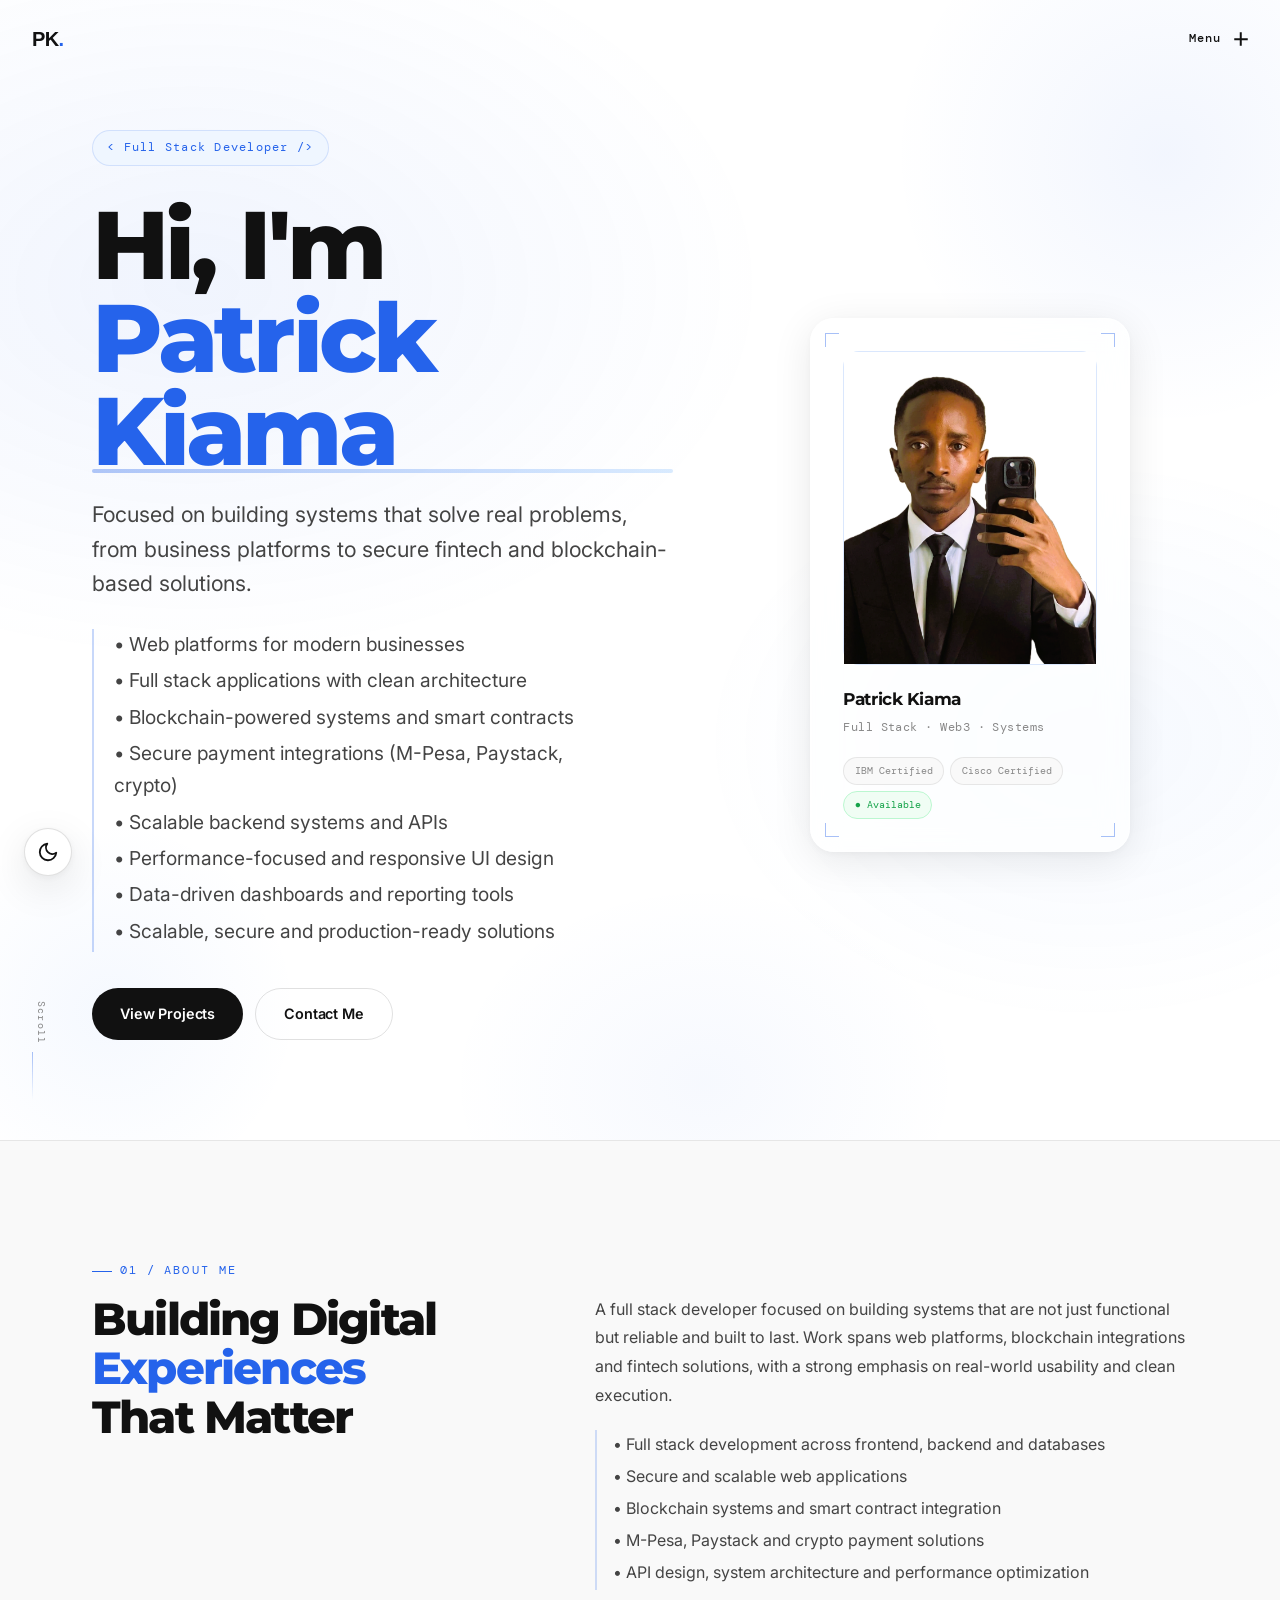
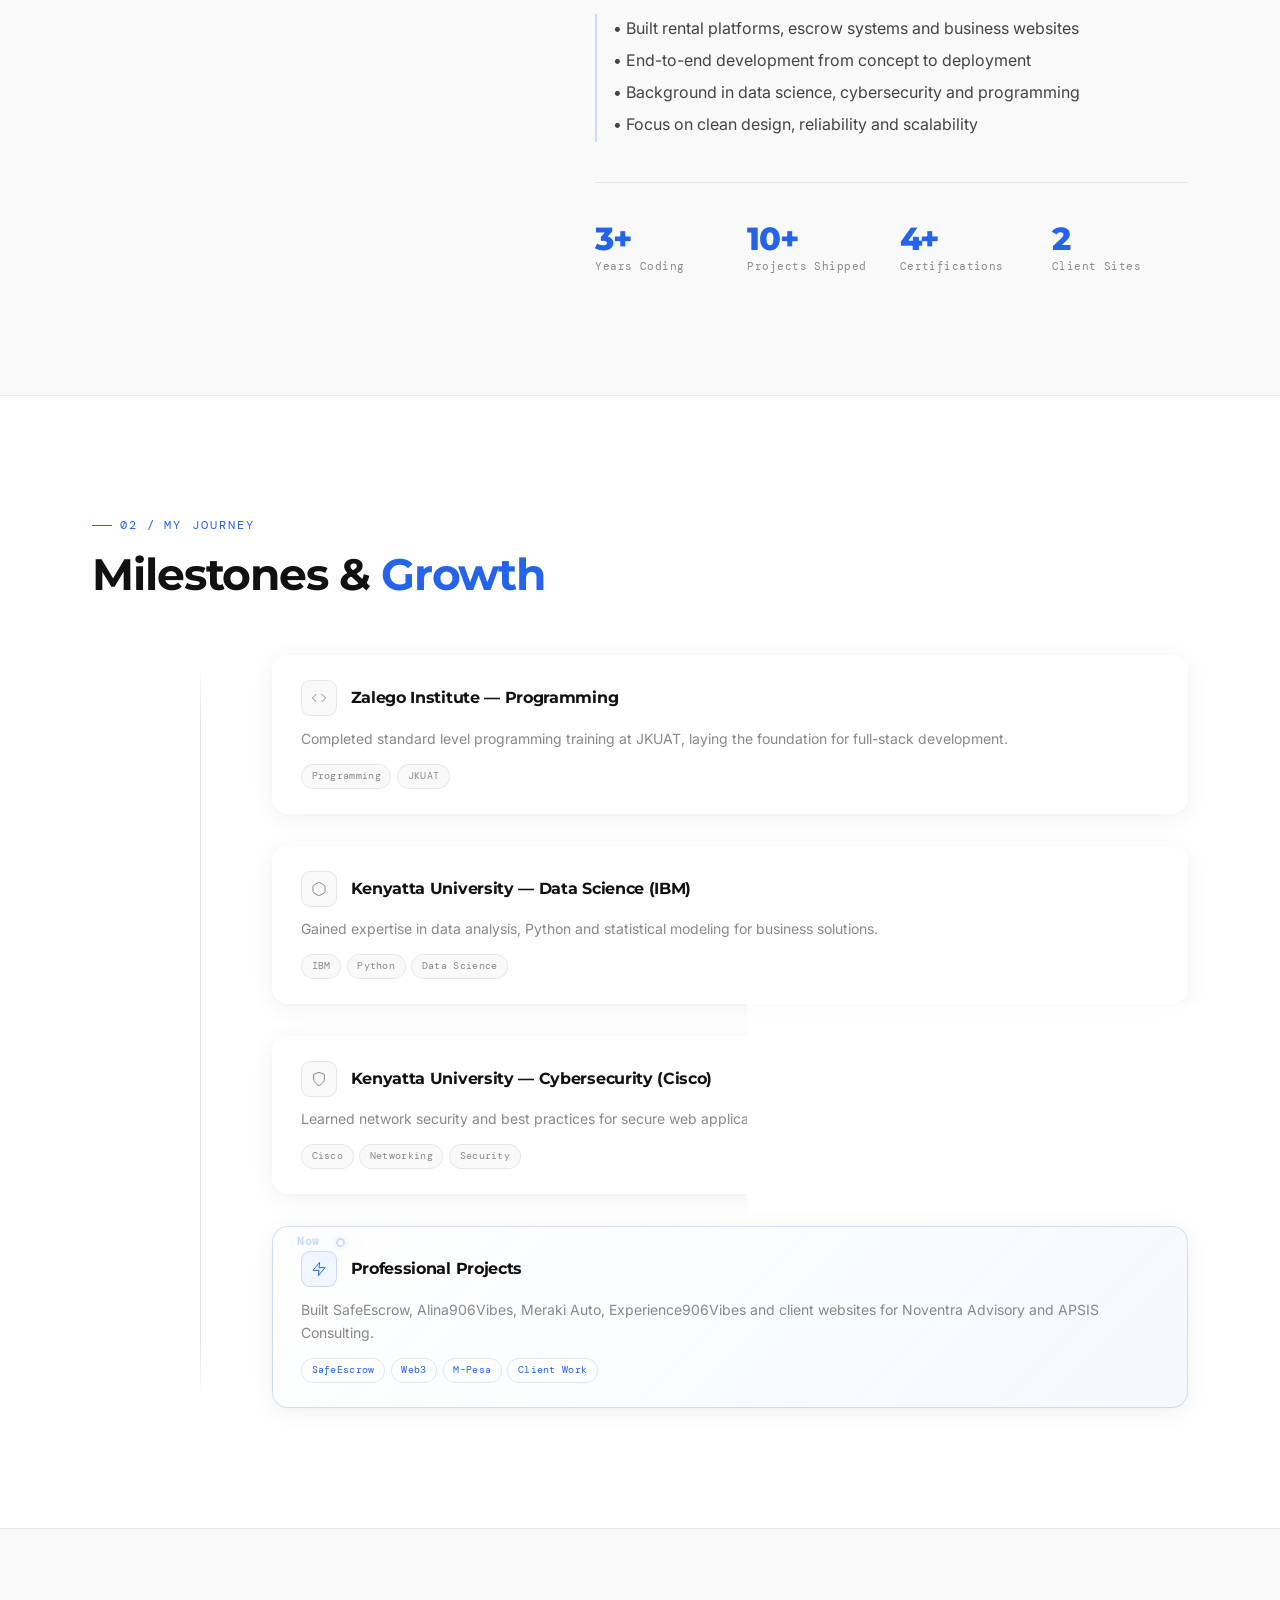
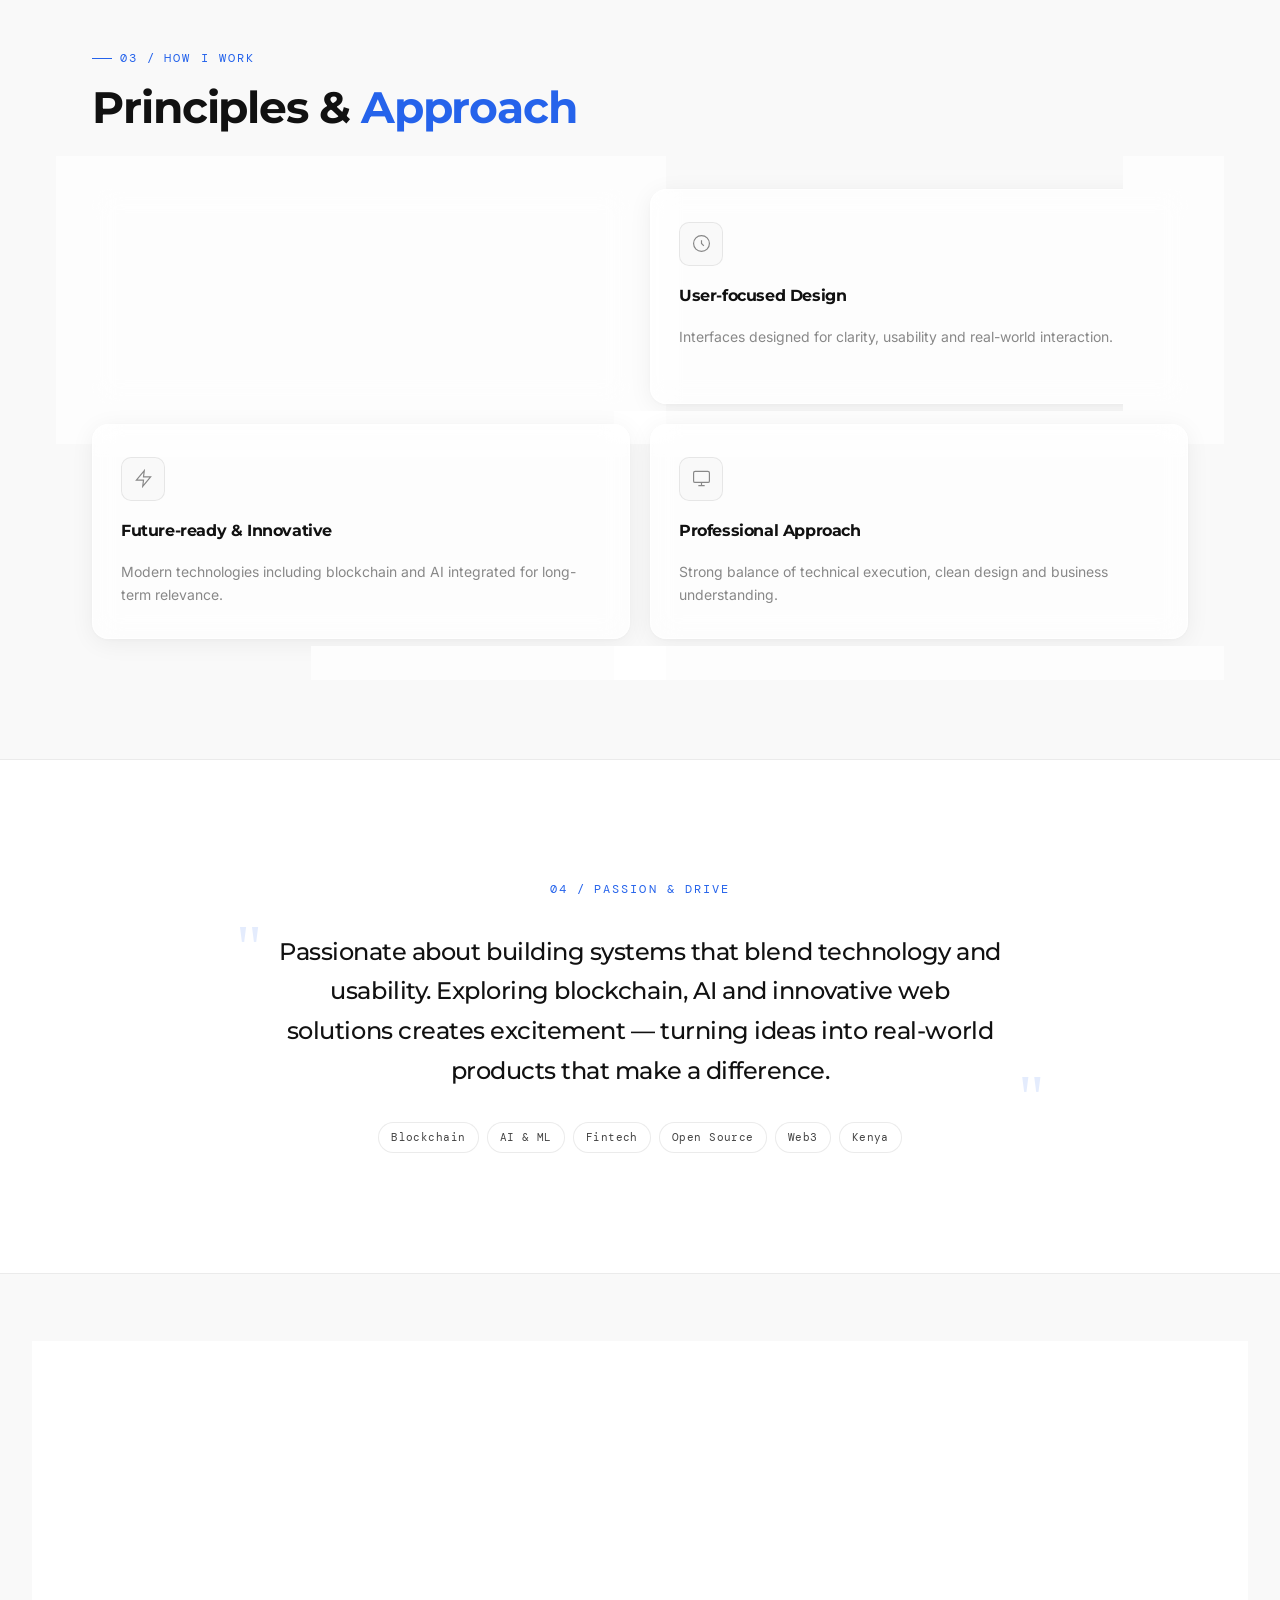
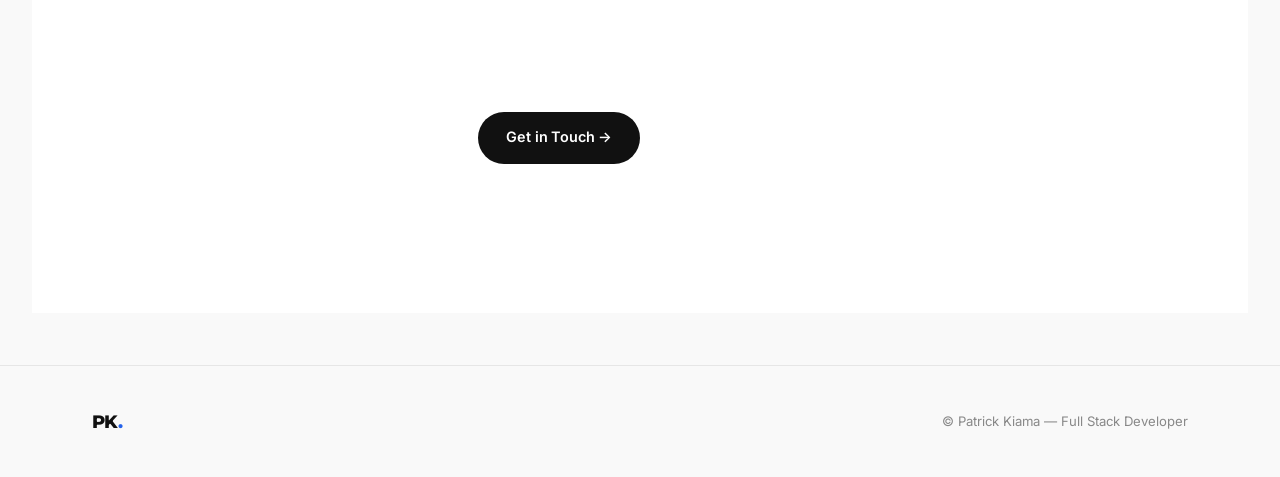
==== commit ae3be0b7: "Fix filename case mismatch: update all HTML refs to lowercase staggeredmenu.css/js and logoloop.css/" ====
--- a/about.html
+++ b/about.html
@@ -12,7 +12,7 @@
     rel="stylesheet" />
   <link rel="stylesheet" href="css/style.css" />
   <link rel="stylesheet" href="css/about.css" />
-  <link rel="stylesheet" href="css/StaggeredMenu.css" />
+  <link rel="stylesheet" href="css/staggeredmenu.css" />
 </head>
 
 <body>
@@ -351,7 +351,7 @@
 
   <script src="js/main.js"></script>
   <script src="js/about.js"></script>
-  <script src="js/StaggeredMenu.js"></script>
+  <script src="js/staggeredmenu.js"></script>
 </body>
 
 </html>
--- a/css/staggeredmenu.css
+++ b/css/staggeredmenu.css
@@ -0,0 +1,505 @@
+/* ============================================================
+   PATRICK KIAMA — StaggeredMenu.css
+   Vanilla JS/CSS port of the ReactBits StaggeredMenu component.
+   Integrated with the existing portfolio design system.
+   Namespaced under .sm-* to avoid any collisions with style.css
+   ============================================================ */
+
+/* ── Wrapper ─────────────────────────────────────────────── */
+.staggered-menu-wrapper {
+    position: fixed;
+    top: 0;
+    left: 0;
+    width: 100vw;
+    height: 100vh;
+    z-index: 900;
+    pointer-events: none;
+    --sm-accent: #2563eb;
+    /* matches portfolio --accent  */
+    --sm-panel-width: clamp(280px, 42vw, 480px);
+}
+
+/* ── Header bar (replaces .navbar) ──────────────────────── */
+.sm-header {
+    position: absolute;
+    top: 0;
+    left: 0;
+    width: 100%;
+    display: flex;
+    align-items: center;
+    justify-content: space-between;
+    padding: 1.35rem 2rem;
+    pointer-events: none;
+    z-index: 20;
+    transition: background 0.4s ease, backdrop-filter 0.4s ease,
+        border-color 0.4s ease, box-shadow 0.4s ease;
+    border-bottom: 1px solid transparent;
+}
+
+.sm-header.scrolled {
+    background: rgba(249, 249, 249, 0.90);
+    backdrop-filter: blur(20px) saturate(180%);
+    -webkit-backdrop-filter: blur(20px) saturate(180%);
+    border-bottom-color: rgba(0, 0, 0, 0.08);
+    box-shadow: 0 1px 0 rgba(0, 0, 0, 0.06);
+}
+
+/* When panel is open — keep header fully transparent so it
+   sits cleanly above the coloured pre-layers */
+.staggered-menu-wrapper[data-open] .sm-header {
+    background: transparent !important;
+    backdrop-filter: none !important;
+    box-shadow: none !important;
+    border-bottom-color: transparent !important;
+}
+
+.sm-header>* {
+    pointer-events: auto;
+}
+
+/* ── Logo ────────────────────────────────────────────────── */
+.sm-logo {
+    font-family: 'Sora', sans-serif;
+    font-size: 1.25rem;
+    font-weight: 700;
+    color: var(--text, #111);
+    letter-spacing: -0.03em;
+    text-decoration: none;
+    user-select: none;
+    transition: color 0.3s ease;
+}
+
+.sm-logo .dot {
+    color: var(--sm-accent);
+}
+
+/* Open state: logo goes white against coloured panel layers */
+.staggered-menu-wrapper[data-open] .sm-logo {
+    color: #fff;
+}
+
+.staggered-menu-wrapper[data-open] .sm-logo .dot {
+    color: rgba(255, 255, 255, 0.7);
+}
+
+/* ── Toggle button ───────────────────────────────────────── */
+.sm-toggle {
+    position: relative;
+    display: inline-flex;
+    align-items: center;
+    gap: 0.45rem;
+    background: transparent;
+    border: none;
+    cursor: pointer;
+    color: var(--text, #111);
+    font-family: 'DM Mono', monospace;
+    font-size: 0.78rem;
+    font-weight: 500;
+    letter-spacing: 0.06em;
+    line-height: 1;
+    padding: 0;
+    transition: color 0.3s ease;
+    overflow: visible;
+}
+
+.sm-toggle:focus-visible {
+    outline: 2px solid var(--sm-accent);
+    outline-offset: 5px;
+    border-radius: 4px;
+}
+
+/* Text cycling strip */
+.sm-toggle-textWrap {
+    position: relative;
+    display: inline-block;
+    height: 1em;
+    overflow: hidden;
+    white-space: nowrap;
+    min-width: 3.5em;
+    /* wide enough for both "Menu" and "Close" */
+}
+
+.sm-toggle-textInner {
+    display: flex;
+    flex-direction: column;
+    line-height: 1;
+    will-change: transform;
+}
+
+.sm-toggle-line {
+    display: block;
+    height: 1em;
+    line-height: 1;
+}
+
+/* Plus / × icon */
+.sm-icon {
+    position: relative;
+    width: 14px;
+    height: 14px;
+    flex: 0 0 14px;
+    display: inline-flex;
+    align-items: center;
+    justify-content: center;
+    will-change: transform;
+    transform-origin: 50% 50%;
+}
+
+.sm-icon-line {
+    position: absolute;
+    left: 50%;
+    top: 50%;
+    width: 100%;
+    height: 1.5px;
+    background: currentColor;
+    border-radius: 2px;
+    transform: translate(-50%, -50%);
+    will-change: transform;
+    transform-origin: 50% 50%;
+}
+
+/* ── Pre-layers (coloured swoosh layers) ─────────────────── */
+.sm-prelayers {
+    position: absolute;
+    top: 0;
+    right: 0;
+    bottom: 0;
+    width: var(--sm-panel-width);
+    pointer-events: none;
+    z-index: 5;
+    overflow: hidden;
+}
+
+.sm-prelayer {
+    position: absolute;
+    top: 0;
+    right: 0;
+    height: 100%;
+    width: 100%;
+    will-change: transform;
+}
+
+/* ── Main panel ──────────────────────────────────────────── */
+.sm-panel {
+    position: absolute;
+    top: 0;
+    right: 0;
+    width: var(--sm-panel-width);
+    height: 100%;
+    background: #ffffff;
+    display: flex;
+    flex-direction: column;
+    padding: 5.5rem 2.5rem 2.5rem;
+    overflow-y: auto;
+    overflow-x: hidden;
+    z-index: 10;
+    pointer-events: auto;
+    will-change: transform;
+    overscroll-behavior: contain;
+}
+
+.sm-panel::-webkit-scrollbar {
+    width: 3px;
+}
+
+.sm-panel::-webkit-scrollbar-thumb {
+    background: rgba(0, 0, 0, 0.1);
+    border-radius: 2px;
+}
+
+.sm-panel-inner {
+    flex: 1;
+    display: flex;
+    flex-direction: column;
+    gap: 1rem;
+}
+
+/* ── Nav list ────────────────────────────────────────────── */
+.sm-panel-list {
+    list-style: none;
+    margin: 0;
+    padding: 0;
+    display: flex;
+    flex-direction: column;
+    gap: 0.25rem;
+    counter-reset: smItem;
+}
+
+.sm-panel-itemWrap {
+    position: relative;
+    overflow: hidden;
+    line-height: 1;
+}
+
+.sm-panel-item {
+    display: inline-block;
+    position: relative;
+    color: #111;
+    font-family: 'Sora', sans-serif;
+    font-weight: 700;
+    font-size: clamp(2.4rem, 6vw, 3.5rem);
+    line-height: 1.05;
+    letter-spacing: -0.03em;
+    text-transform: uppercase;
+    text-decoration: none;
+    padding-right: 1.6em;
+    transition: color 0.25s ease;
+    cursor: pointer;
+}
+
+.sm-panel-item:hover {
+    color: var(--sm-accent);
+}
+
+.sm-panel-itemLabel {
+    display: inline-block;
+    will-change: transform;
+    transform-origin: 50% 100%;
+}
+
+/* Item numbering */
+.sm-panel-list[data-numbering] .sm-panel-item {
+    counter-increment: smItem;
+}
+
+.sm-panel-list[data-numbering] .sm-panel-item::after {
+    content: counter(smItem, decimal-leading-zero);
+    position: absolute;
+    top: 0.1em;
+    right: 0.2em;
+    font-family: 'DM Mono', monospace;
+    font-size: 0.9rem;
+    font-weight: 400;
+    letter-spacing: 0;
+    color: var(--sm-accent);
+    pointer-events: none;
+    user-select: none;
+    opacity: var(--sm-num-opacity, 0);
+    transition: opacity 0.3s ease;
+}
+
+/* ── Socials ─────────────────────────────────────────────── */
+.sm-socials {
+    margin-top: auto;
+    padding-top: 2rem;
+    display: flex;
+    flex-direction: column;
+    gap: 0.6rem;
+}
+
+.sm-socials-title {
+    margin: 0;
+    font-family: 'DM Mono', monospace;
+    font-size: 0.68rem;
+    font-weight: 500;
+    color: var(--sm-accent);
+    letter-spacing: 0.14em;
+    text-transform: uppercase;
+}
+
+.sm-socials-list {
+    list-style: none;
+    margin: 0;
+    padding: 0;
+    display: flex;
+    align-items: center;
+    gap: 1.25rem;
+    flex-wrap: wrap;
+}
+
+.sm-socials-link {
+    font-family: 'DM Sans', sans-serif;
+    font-size: 0.95rem;
+    font-weight: 500;
+    color: #444;
+    text-decoration: none;
+    transition: color 0.25s ease, opacity 0.3s ease;
+}
+
+.sm-socials-link:hover {
+    color: var(--sm-accent);
+}
+
+.sm-socials-list:hover .sm-socials-link:not(:hover) {
+    opacity: 0.35;
+}
+
+.sm-socials-link:focus-visible {
+    outline: 2px solid var(--sm-accent);
+    outline-offset: 3px;
+    border-radius: 2px;
+}
+
+/* ── Overlay backdrop (blocks page interaction when open) ── */
+.sm-backdrop {
+    position: absolute;
+    inset: 0;
+    background: transparent;
+    z-index: 4;
+    pointer-events: none;
+}
+
+.staggered-menu-wrapper[data-open] .sm-backdrop {
+    pointer-events: auto;
+}
+
+/* ── Responsive ──────────────────────────────────────────── */
+@media (max-width: 768px) {
+    .staggered-menu-wrapper {
+        --sm-panel-width: 100vw;
+    }
+
+    .sm-panel {
+        padding-top: 5rem;
+        padding-left: 1.75rem;
+        padding-right: 1.75rem;
+    }
+
+    .sm-header {
+        padding: 1.1rem 1.25rem;
+    }
+
+    .sm-panel-item {
+        font-size: clamp(2rem, 10vw, 3rem);
+    }
+}
+
+@media (max-width: 480px) {
+    .sm-panel-item {
+        font-size: clamp(1.75rem, 11vw, 2.5rem);
+    }
+}
+
+/* ── Close button inside the panel ──────────────────────── */
+.sm-close-btn {
+    position: absolute;
+    top: 1.5rem;
+    right: 1.75rem;
+    display: inline-flex;
+    align-items: center;
+    gap: 0.5rem;
+    background: transparent;
+    border: 1px solid rgba(0, 0, 0, 0.1);
+    border-radius: 100px;
+    cursor: pointer;
+    color: #444;
+    font-family: 'DM Mono', monospace;
+    font-size: 0.72rem;
+    font-weight: 500;
+    letter-spacing: 0.06em;
+    padding: 0.45rem 0.85rem 0.45rem 0.7rem;
+    transition: background 0.2s ease, border-color 0.2s ease,
+        color 0.2s ease, transform 0.2s cubic-bezier(0.34, 1.56, 0.64, 1);
+    z-index: 20;
+    user-select: none;
+    -webkit-tap-highlight-color: transparent;
+}
+
+.sm-close-btn:hover {
+    background: rgba(0, 0, 0, 0.05);
+    border-color: rgba(0, 0, 0, 0.18);
+    color: #111;
+    transform: scale(1.04);
+}
+
+.sm-close-btn:active {
+    transform: scale(0.97);
+}
+
+.sm-close-btn:focus-visible {
+    outline: 2px solid var(--sm-accent);
+    outline-offset: 3px;
+}
+
+/* The × icon — two lines crossing at 45deg */
+.sm-close-icon {
+    position: relative;
+    width: 12px;
+    height: 12px;
+    flex-shrink: 0;
+}
+
+.sm-close-line {
+    position: absolute;
+    left: 0;
+    top: 50%;
+    width: 100%;
+    height: 1.5px;
+    background: currentColor;
+    border-radius: 2px;
+    transform-origin: 50% 50%;
+}
+
+.sm-close-line:nth-child(1) {
+    transform: translateY(-50%) rotate(45deg);
+}
+
+.sm-close-line:nth-child(2) {
+    transform: translateY(-50%) rotate(-45deg);
+}
+
+.sm-close-label {
+    line-height: 1;
+}
+
+@media (max-width: 768px) {
+    .sm-close-btn {
+        top: 1.2rem;
+        right: 1.25rem;
+    }
+}
+
+/* ============================================================
+   DARK MODE OVERRIDES
+   ============================================================ */
+
+/* Scrolled header bar */
+[data-theme="dark"] .sm-header.scrolled {
+    background: rgba(15, 17, 23, 0.92);
+    border-bottom-color: rgba(255, 255, 255, 0.07);
+    box-shadow: 0 1px 0 rgba(0, 0, 0, 0.4);
+}
+
+/* Main panel background */
+[data-theme="dark"] .sm-panel {
+    background: #161821;
+}
+
+[data-theme="dark"] .sm-panel::-webkit-scrollbar-thumb {
+    background: rgba(255, 255, 255, 0.1);
+}
+
+/* Nav items */
+[data-theme="dark"] .sm-panel-item {
+    color: #ffffff;
+}
+
+[data-theme="dark"] .sm-panel-item:hover {
+    color: #60a5fa;
+}
+
+/* Socials section */
+[data-theme="dark"] .sm-socials-link {
+    color: #94a3b8;
+}
+
+[data-theme="dark"] .sm-socials-link:hover {
+    color: #60a5fa;
+}
+
+/* Close button */
+[data-theme="dark"] .sm-close-btn {
+    color: #94a3b8;
+    border-color: rgba(255, 255, 255, 0.1);
+}
+
+[data-theme="dark"] .sm-close-btn:hover {
+    background: rgba(255, 255, 255, 0.06);
+    border-color: rgba(255, 255, 255, 0.2);
+    color: #ffffff;
+}
+
+/* Toggle button (Menu/Close text in header) */
+[data-theme="dark"] .sm-toggle {
+    color: var(--text, #ffffff);
+}
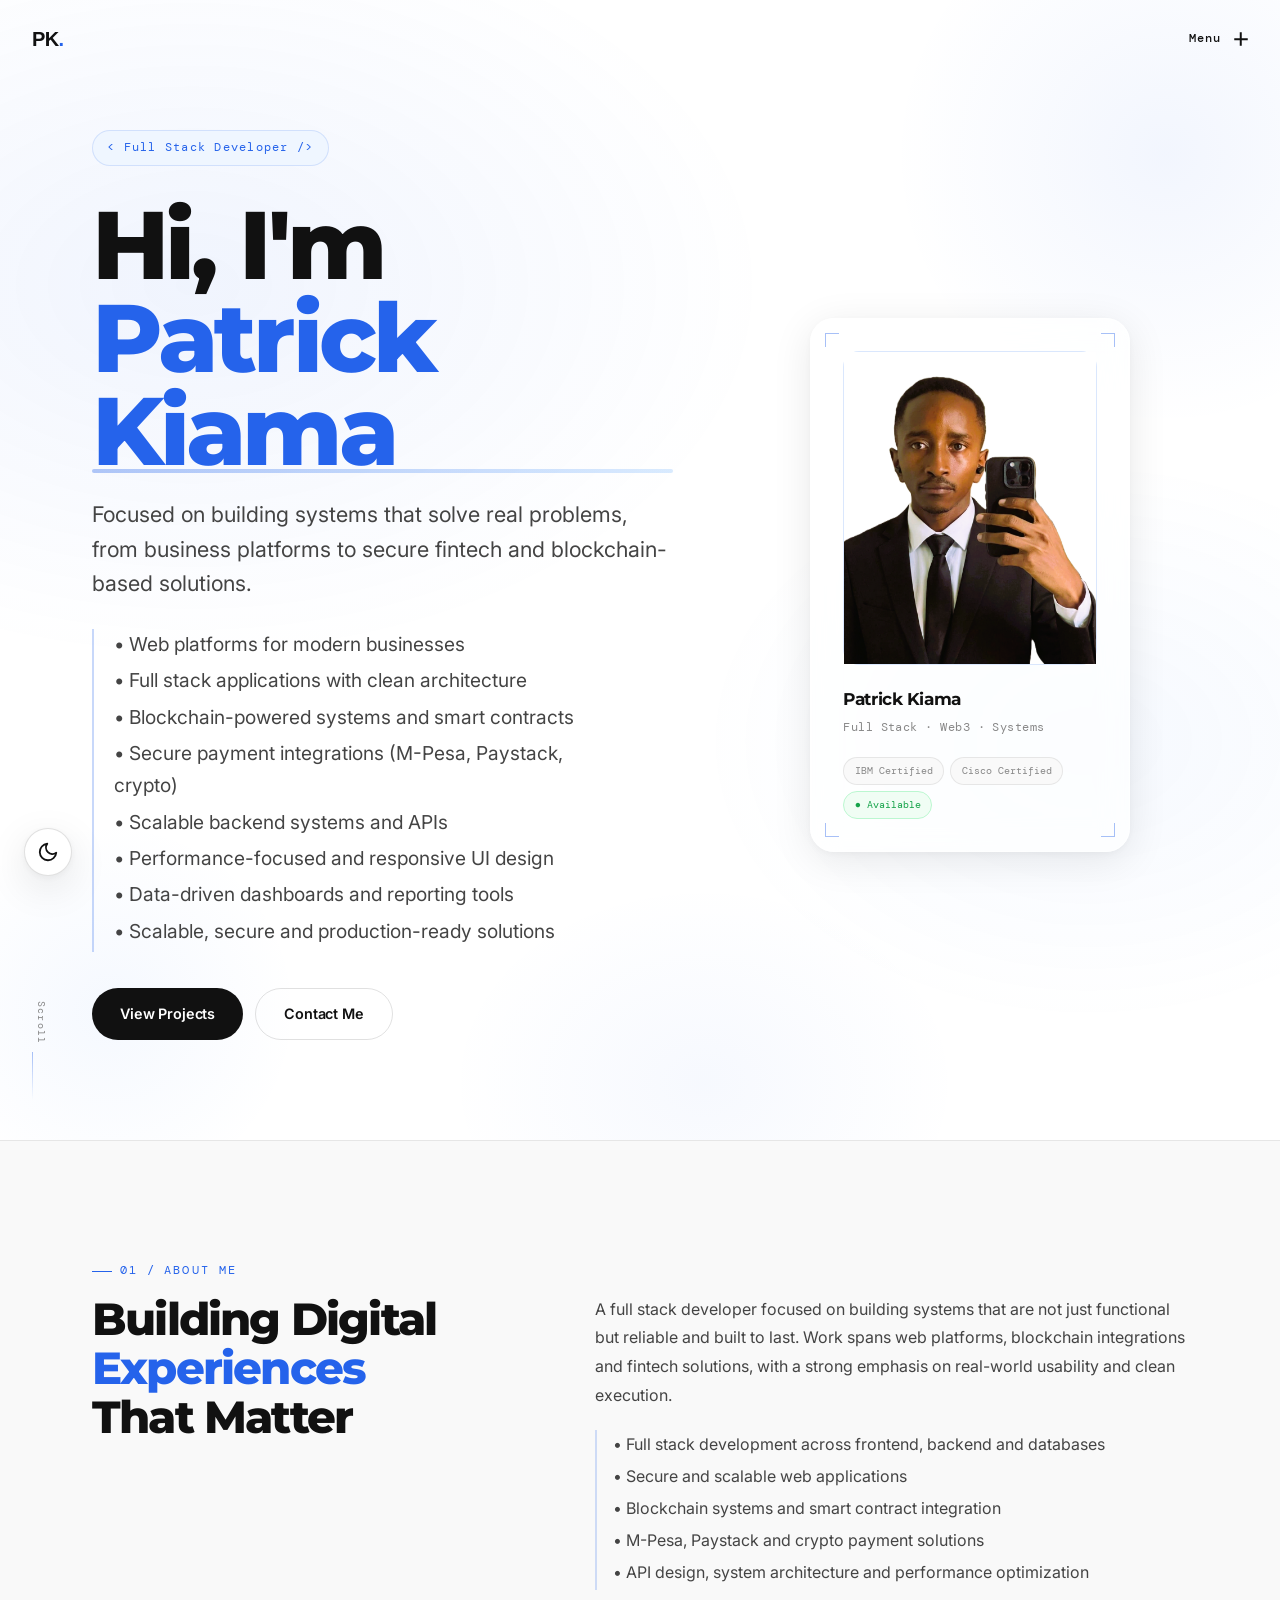
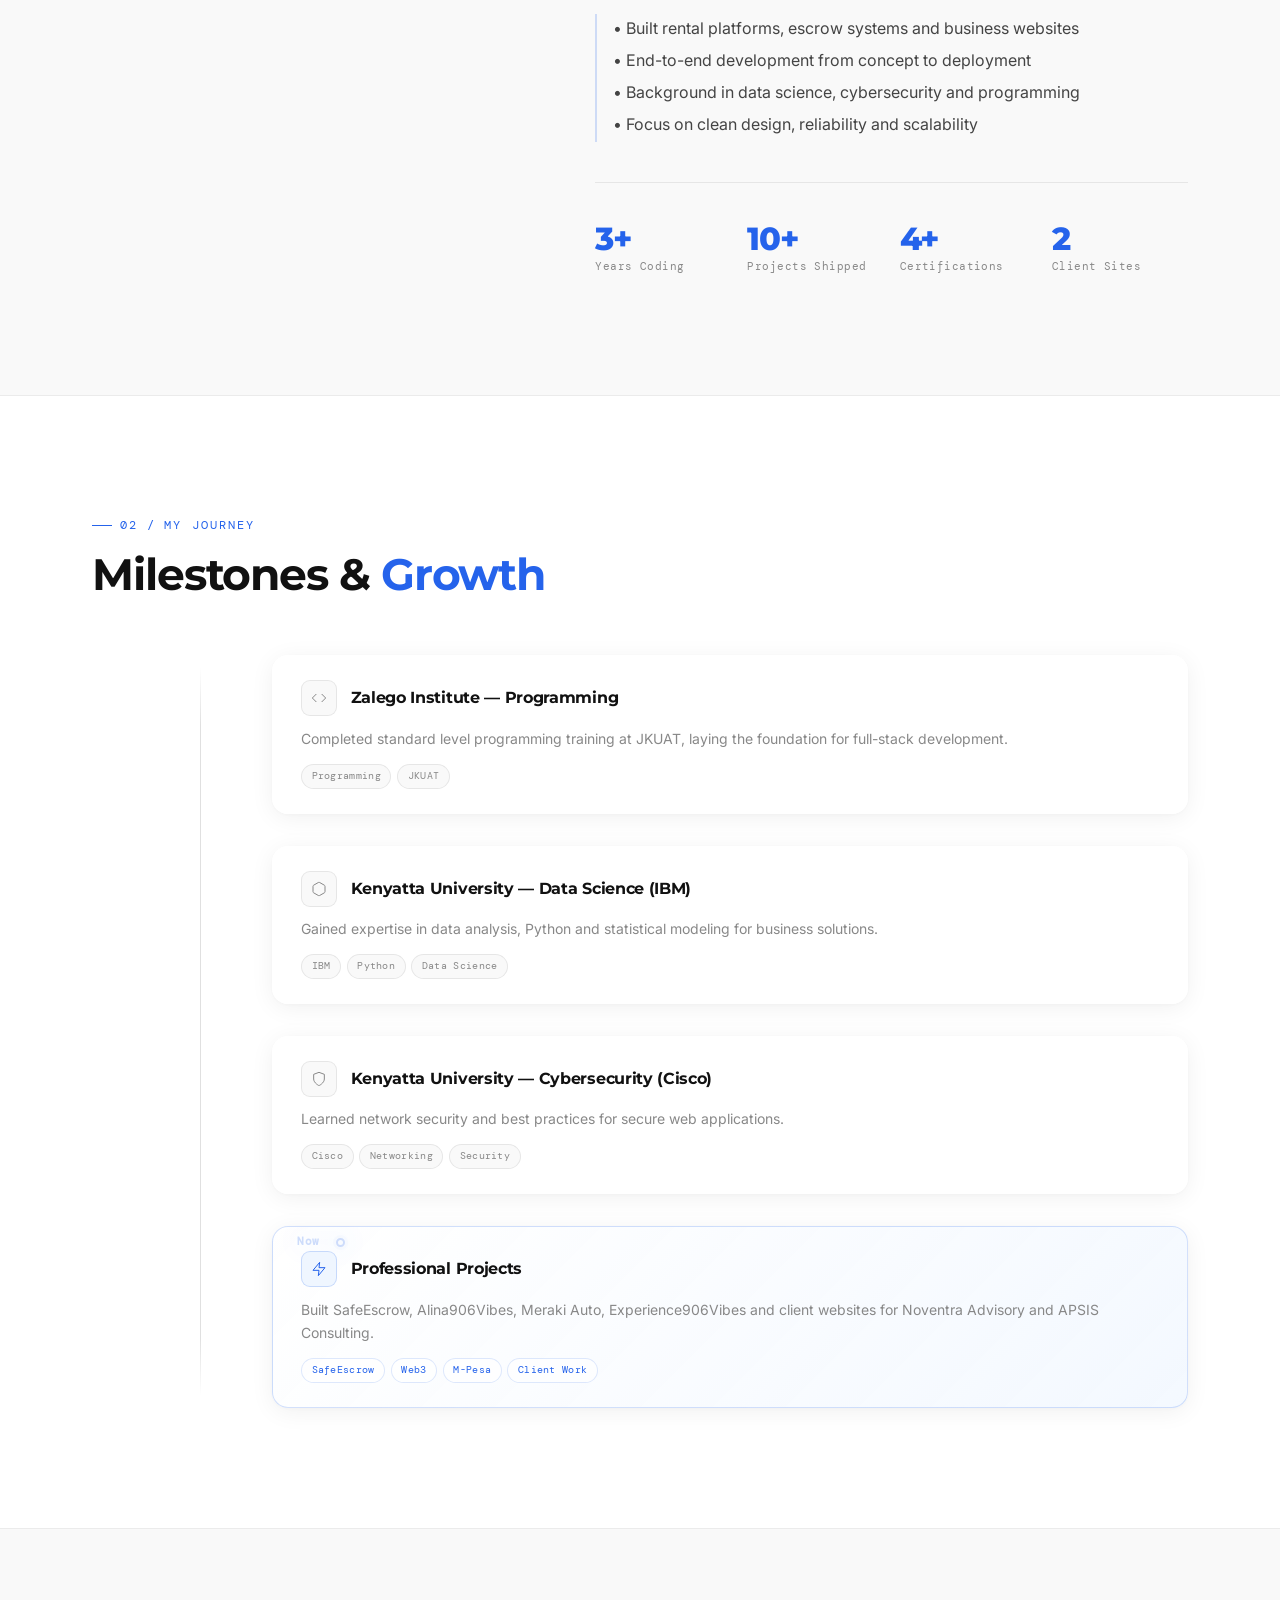
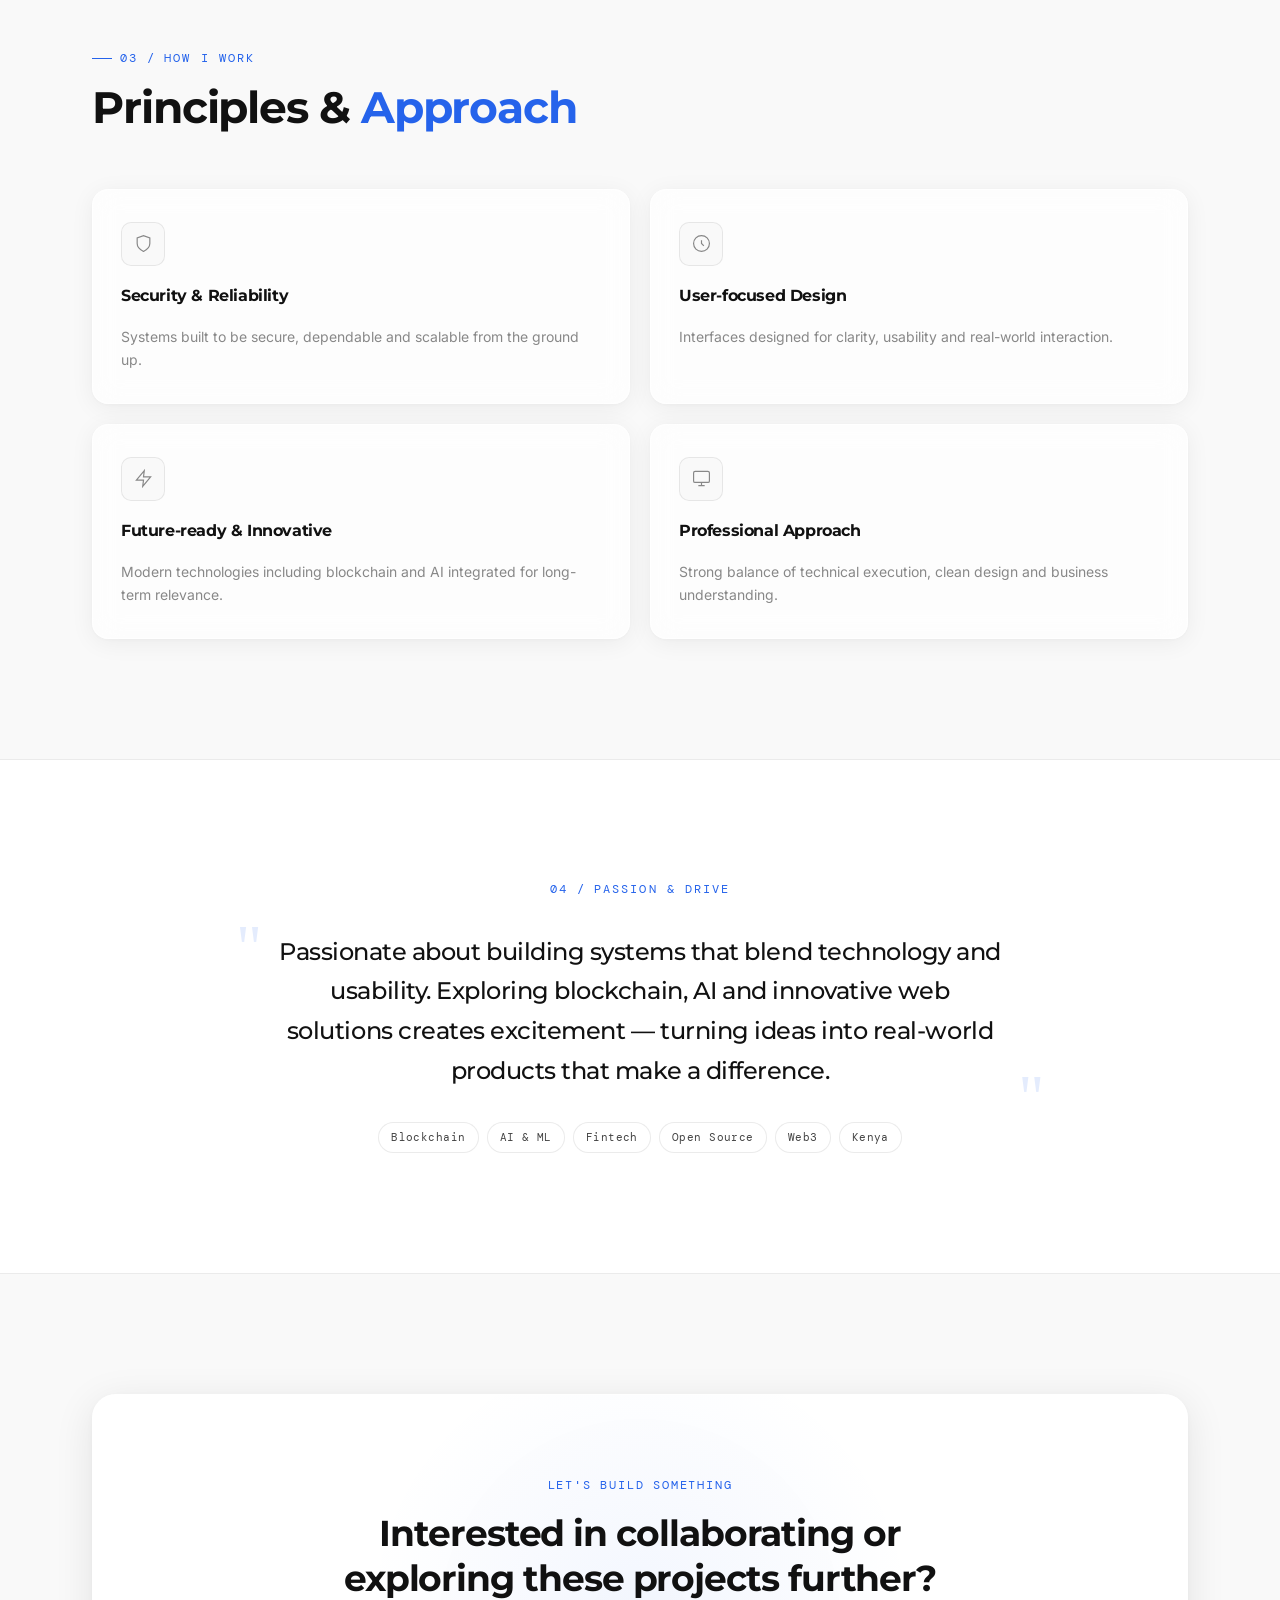
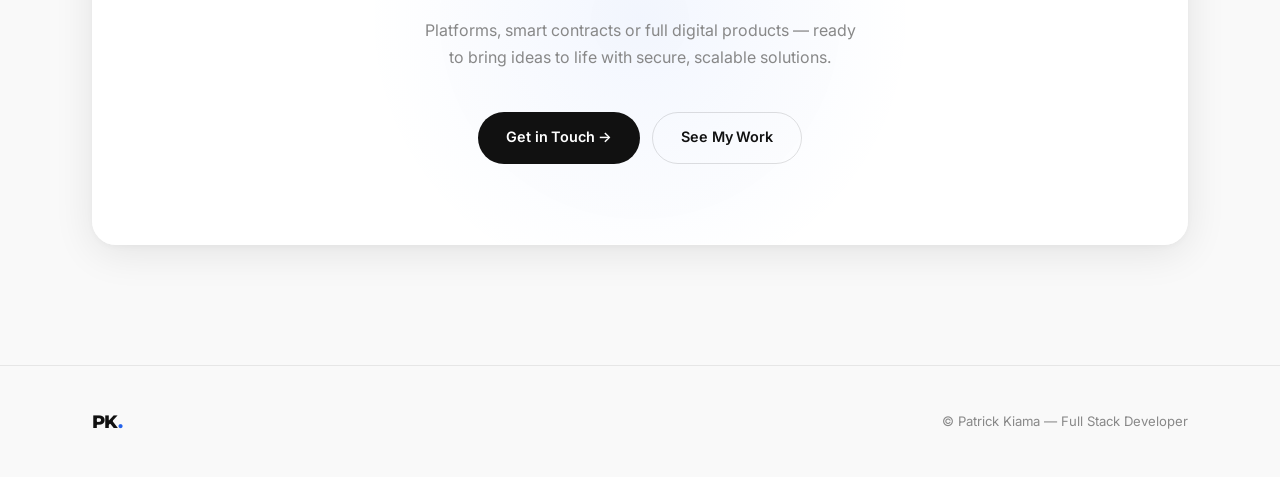
==== commit b8e99cca: "Add SEO/share metadata to all 8 pages: meta description, canonical, Open Graph, Twitter cards; creat" ====
--- a/about.html
+++ b/about.html
@@ -5,6 +5,17 @@
   <meta charset="UTF-8" />
   <meta name="viewport" content="width=device-width, initial-scale=1.0" />
   <title>About — Patrick Kiama</title>
+  <meta name="description" content="Full stack developer and blockchain builder with 3+ years of experience. Computer Science student at JKUAT. Building secure web platforms, smart contracts, and fintech solutions with React, Node.js, Solidity, and M-Pesa." />
+  <link rel="canonical" href="https://patrick-kiama.netlify.app/about.html" />
+  <meta property="og:title" content="About — Patrick Kiama" />
+  <meta property="og:description" content="Full stack developer and blockchain builder with 3+ years of experience. Computer Science student at JKUAT. Building secure web platforms, smart contracts, and fintech solutions." />
+  <meta property="og:type" content="website" />
+  <meta property="og:url" content="https://patrick-kiama.netlify.app/about.html" />
+  <meta property="og:image" content="https://patrick-kiama.netlify.app/og-image.jpg" />
+  <meta name="twitter:card" content="summary_large_image" />
+  <meta name="twitter:title" content="About — Patrick Kiama" />
+  <meta name="twitter:description" content="Full stack developer and blockchain builder with 3+ years of experience. Computer Science student at JKUAT. Building secure web platforms, smart contracts, and fintech solutions." />
+  <meta name="twitter:image" content="https://patrick-kiama.netlify.app/og-image.jpg" />
   <link rel="preconnect" href="https://fonts.googleapis.com" />
   <link rel="preconnect" href="https://fonts.gstatic.com" crossorigin />
   <link
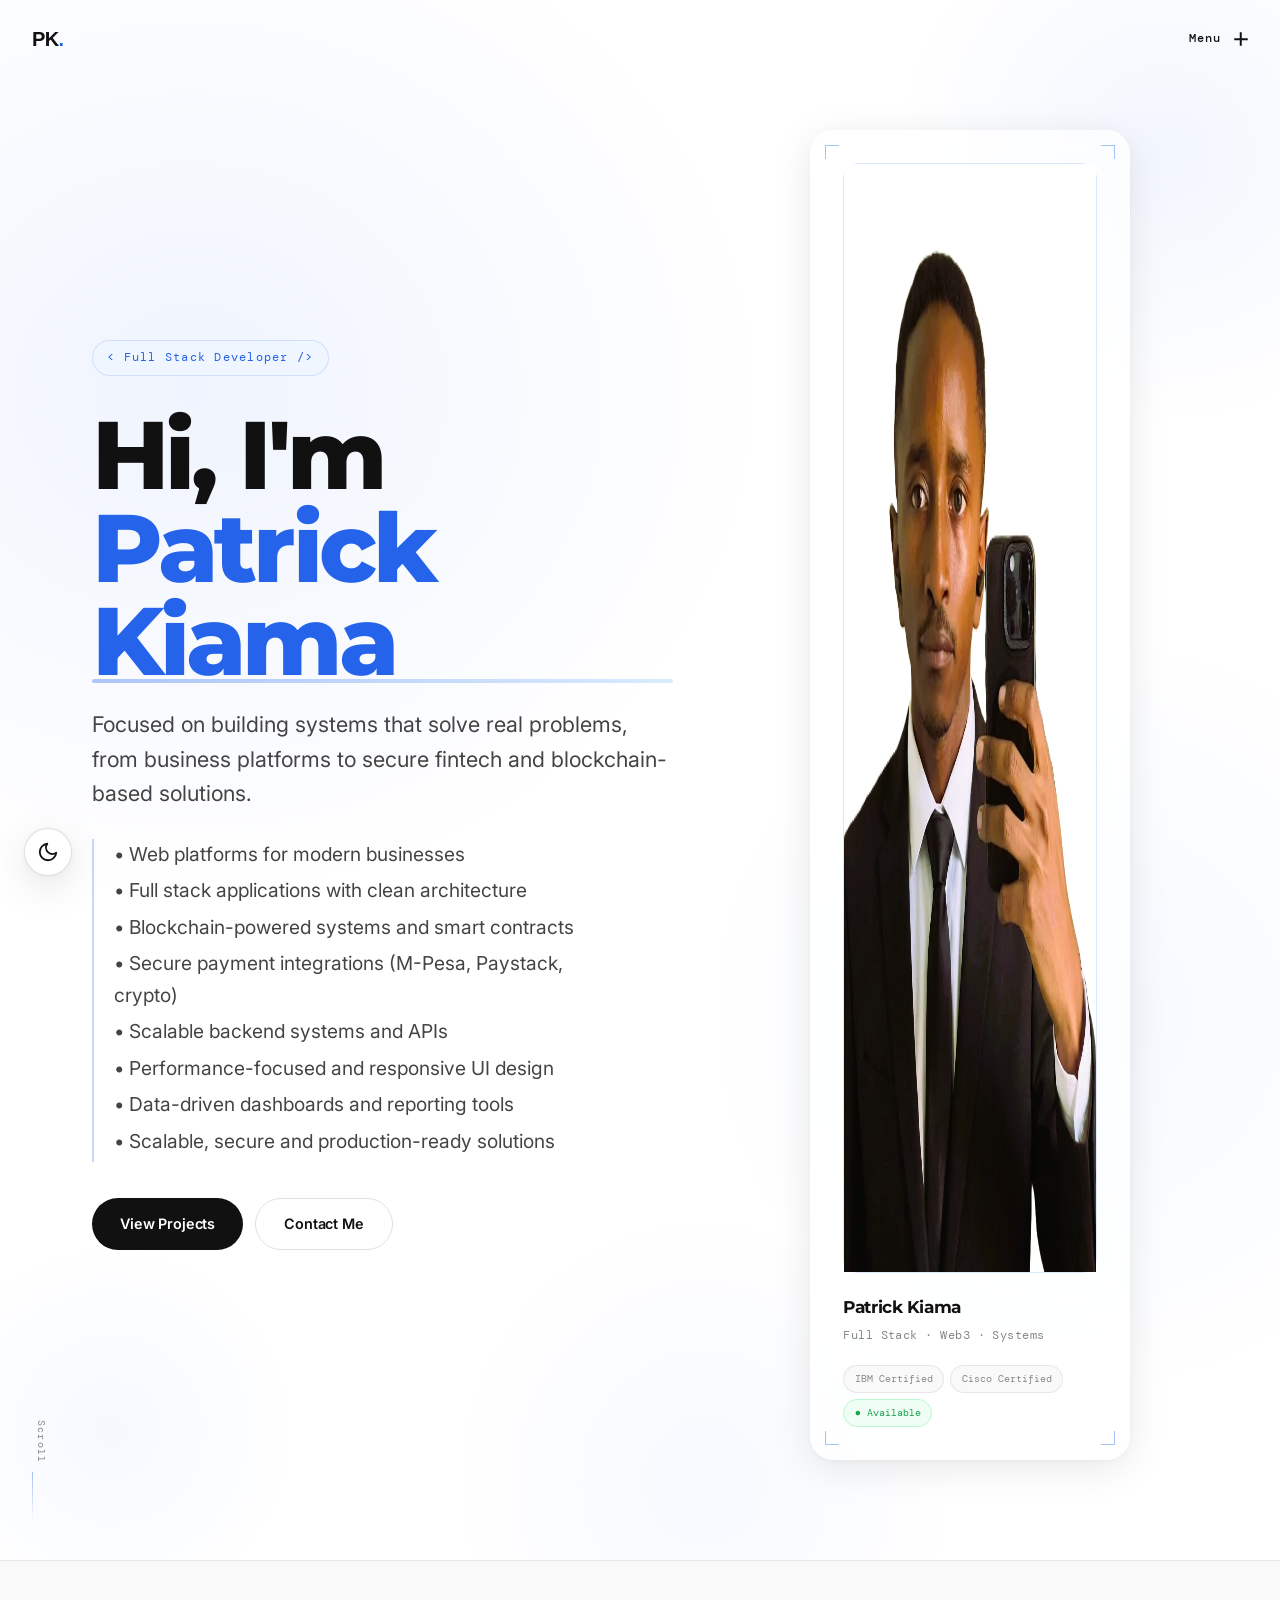
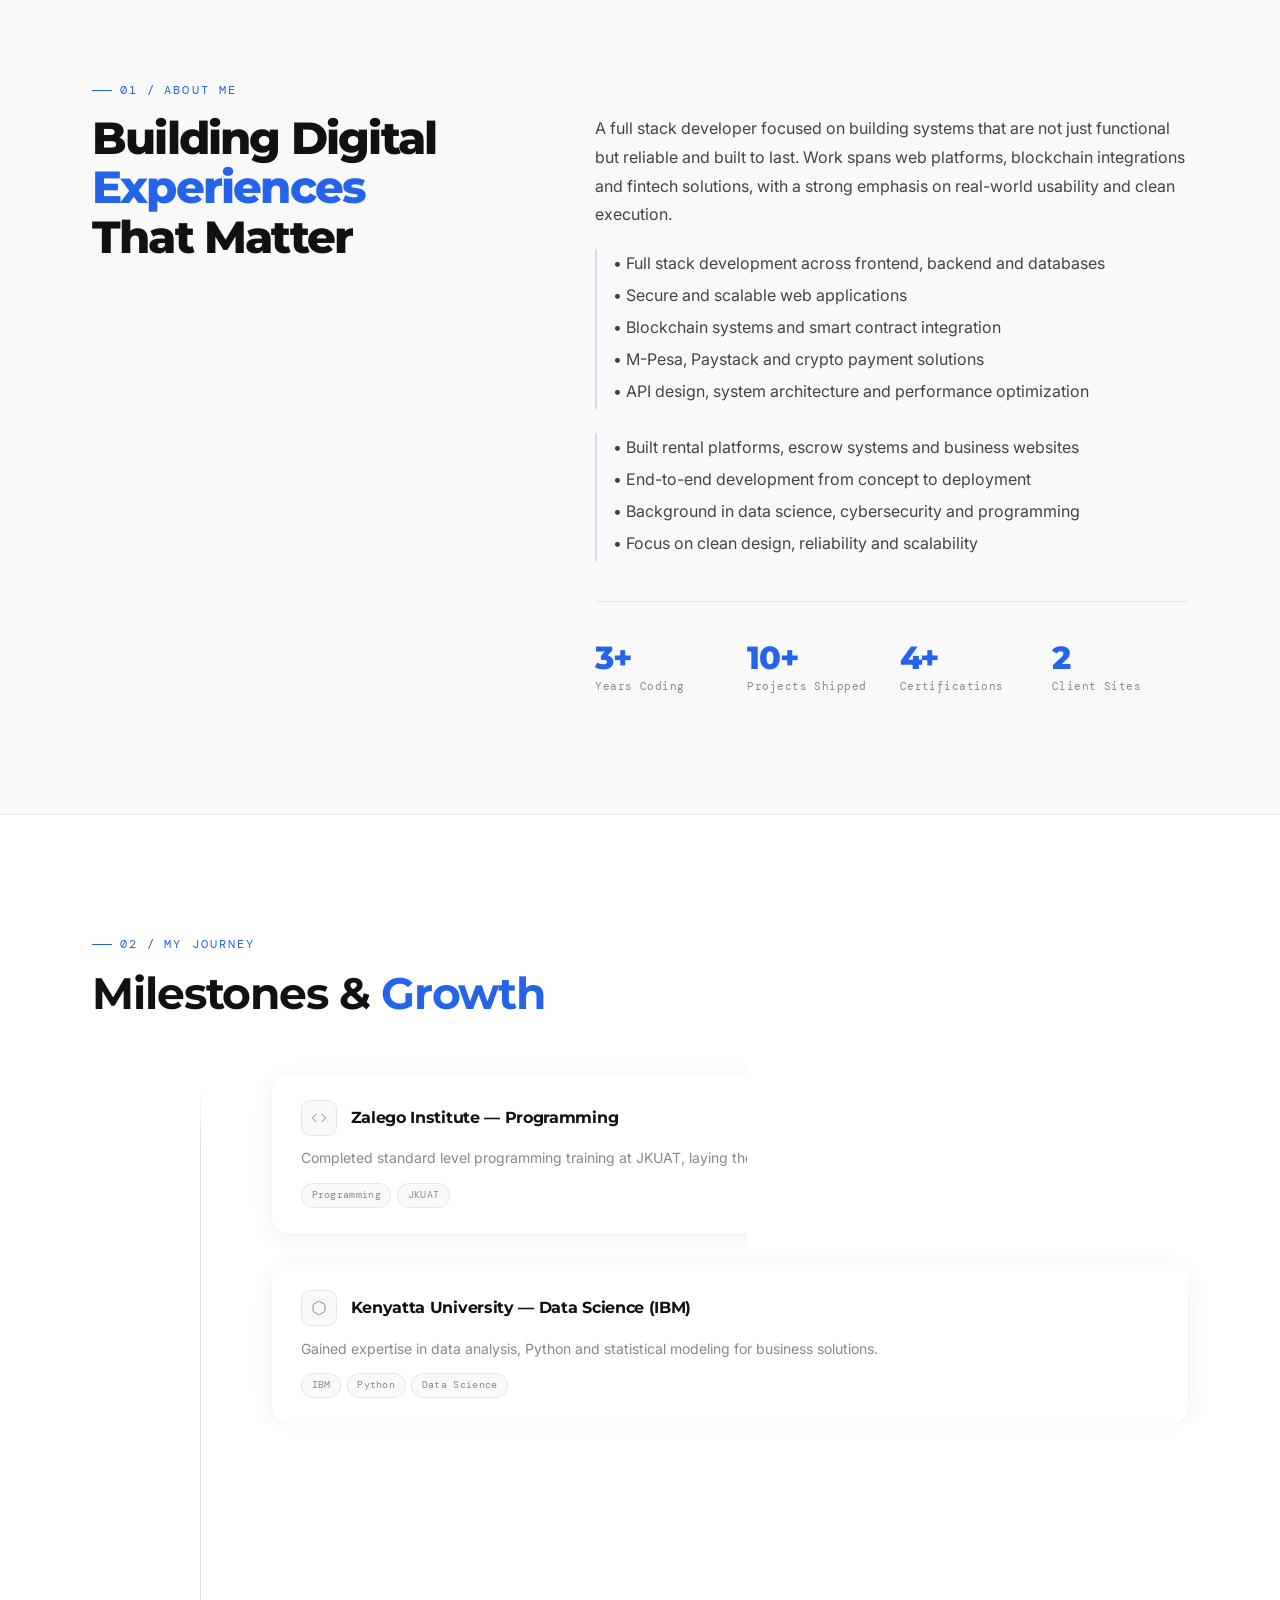
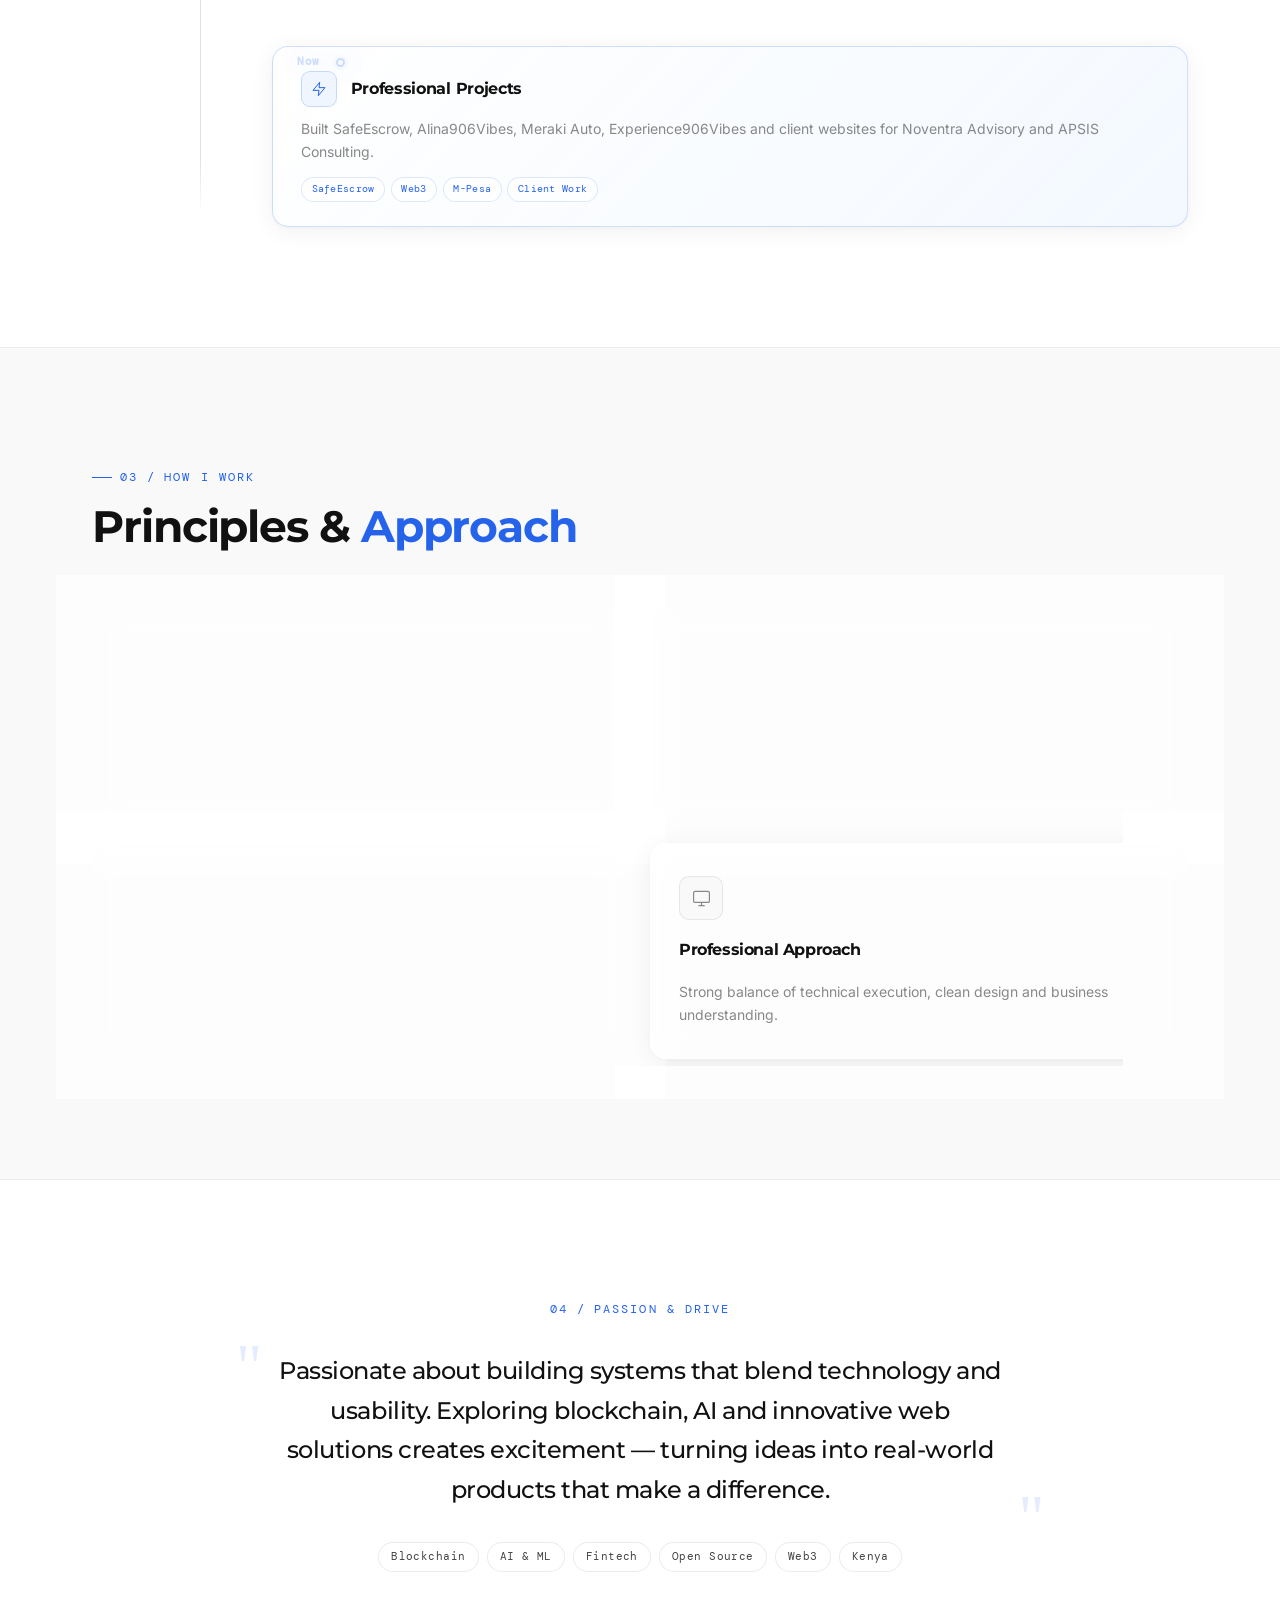
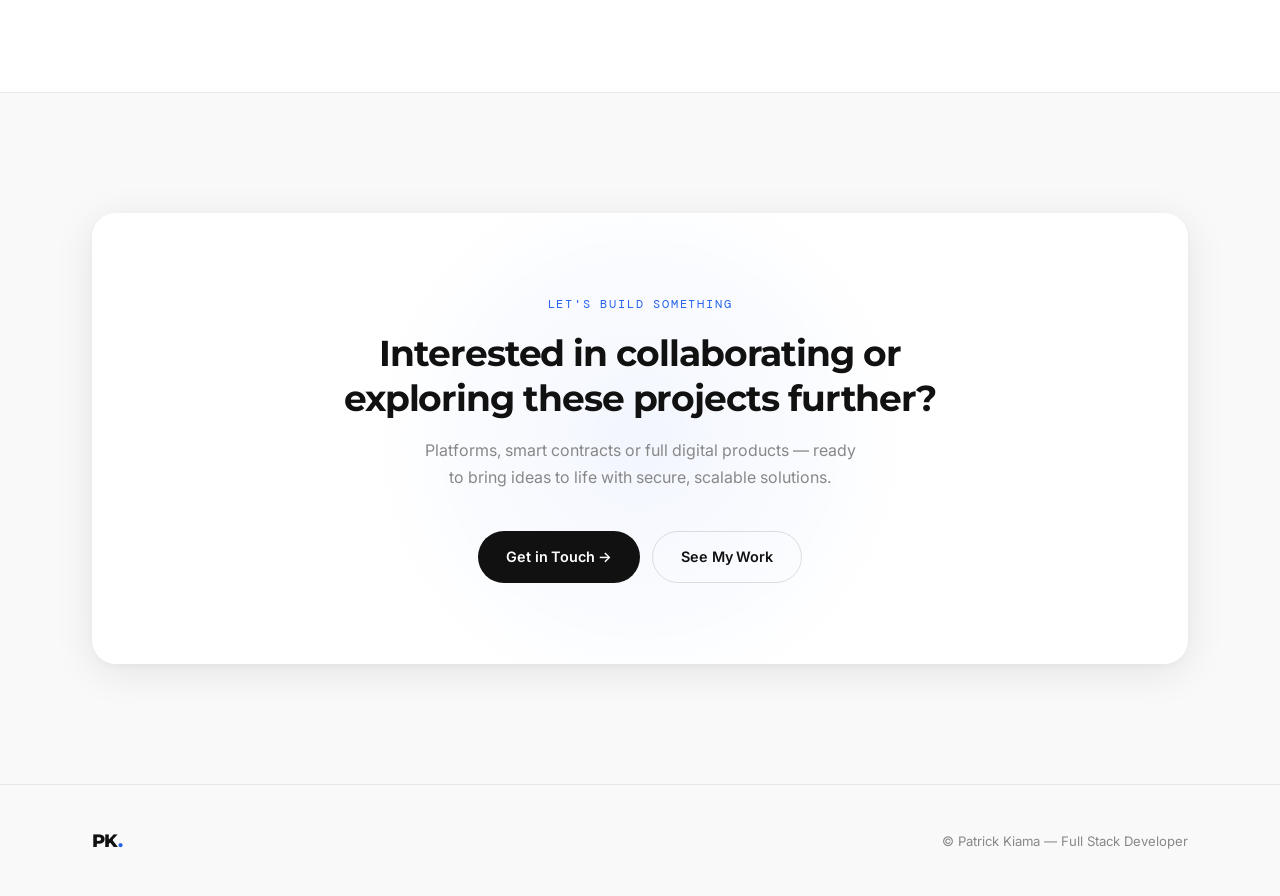
==== commit fbd0f3cc: "Optimize images: convert patrick.png and patrick2.png to WebP (~96% size reduction), update about.ht" ====
--- a/about.html
+++ b/about.html
@@ -86,7 +86,7 @@
       <div class="about-hero-visual">
         <div class="about-avatar-card">
           <div class="avatar-placeholder">
-            <img src="img/patrick2.png" alt="Patrick Kiama" />
+            <img src="img/patrick2.webp" alt="Patrick Kiama" width="896" height="1108" loading="lazy" />
           </div>
           <div class="avatar-info">
             <span class="avatar-name">Patrick Kiama</span>
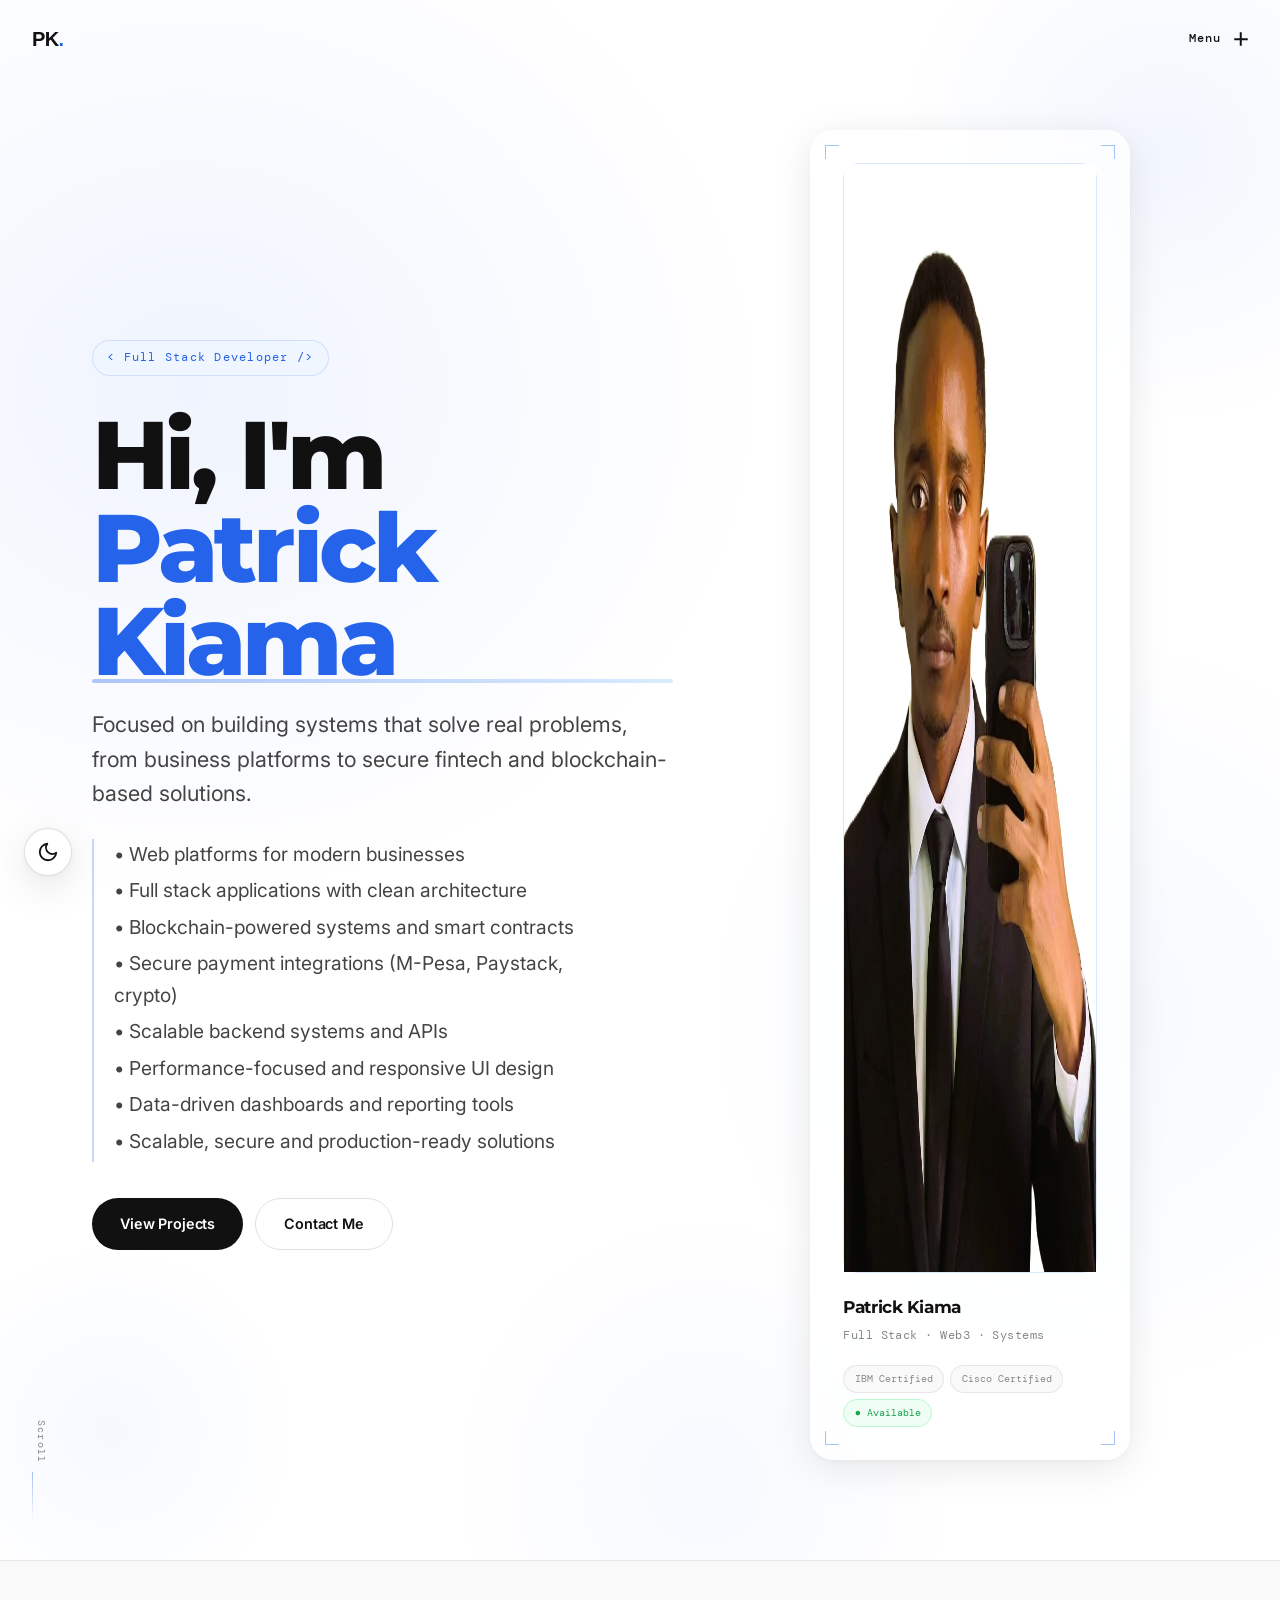
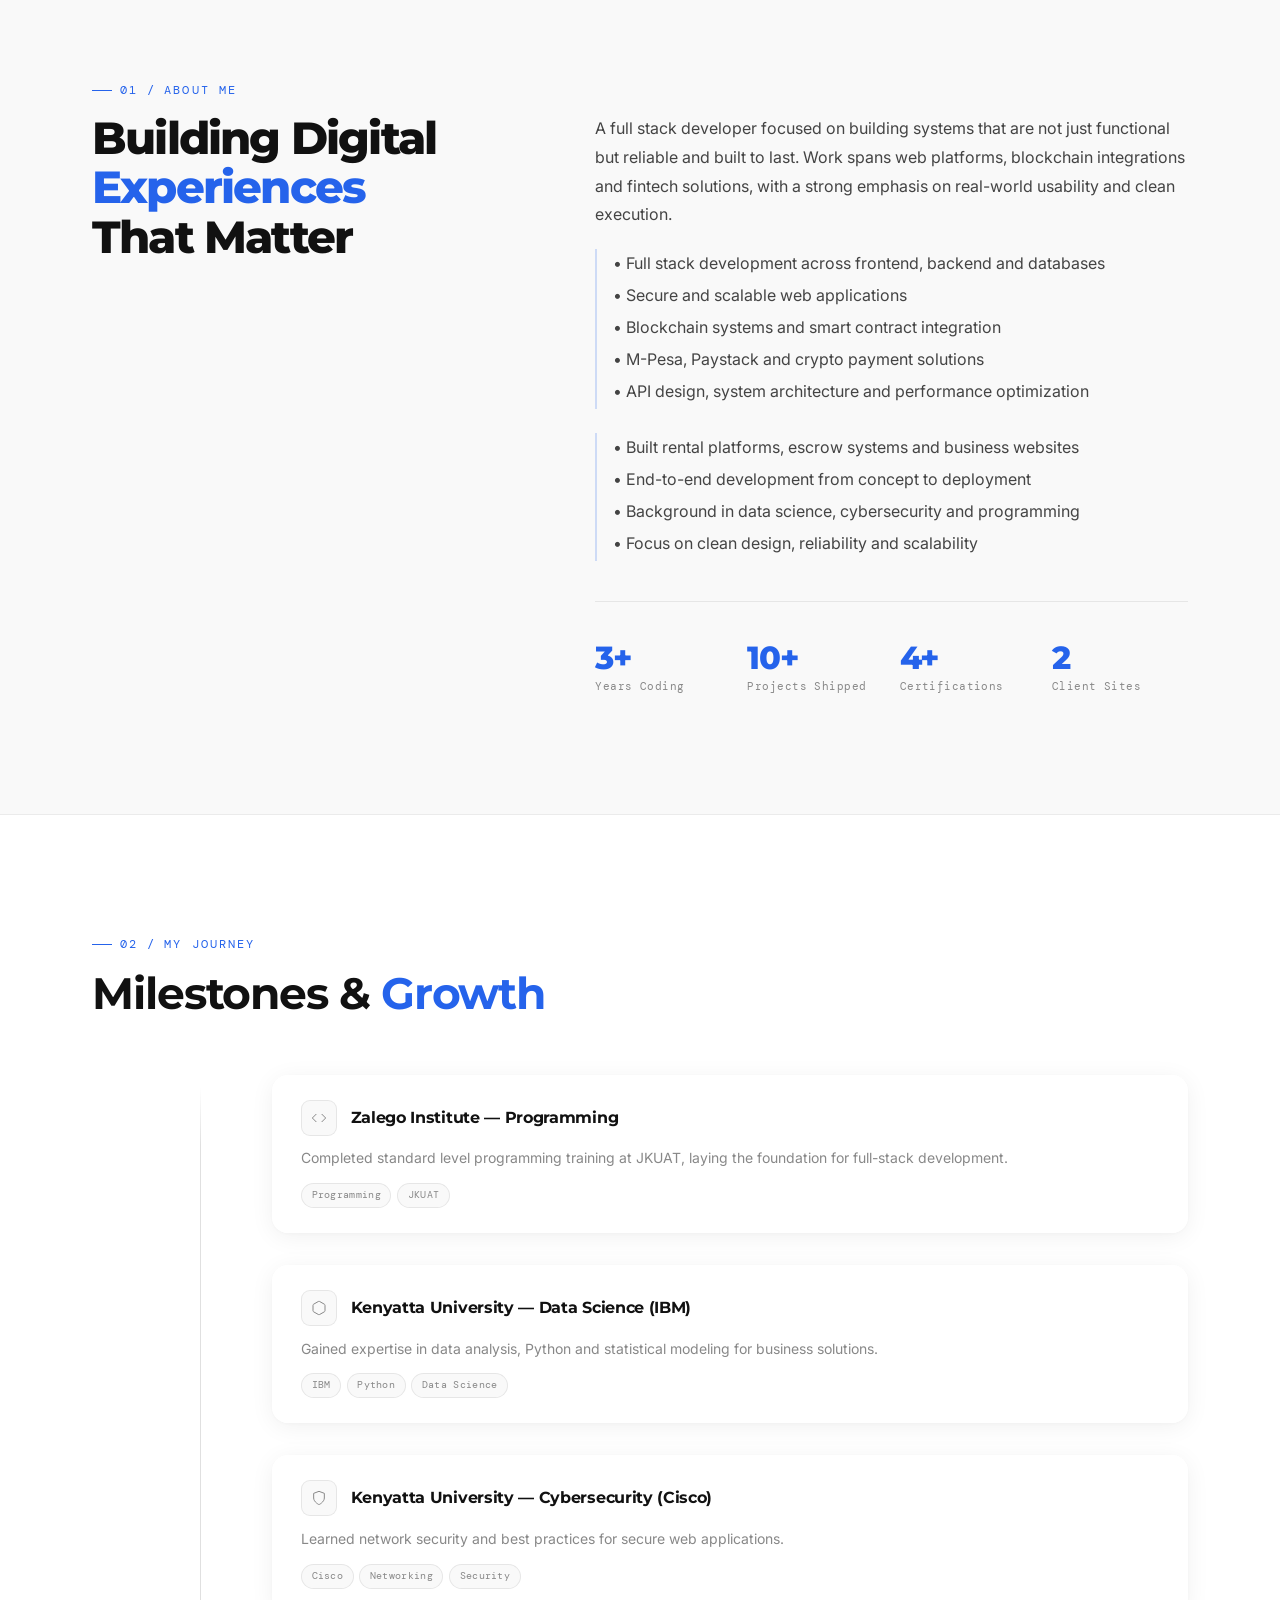
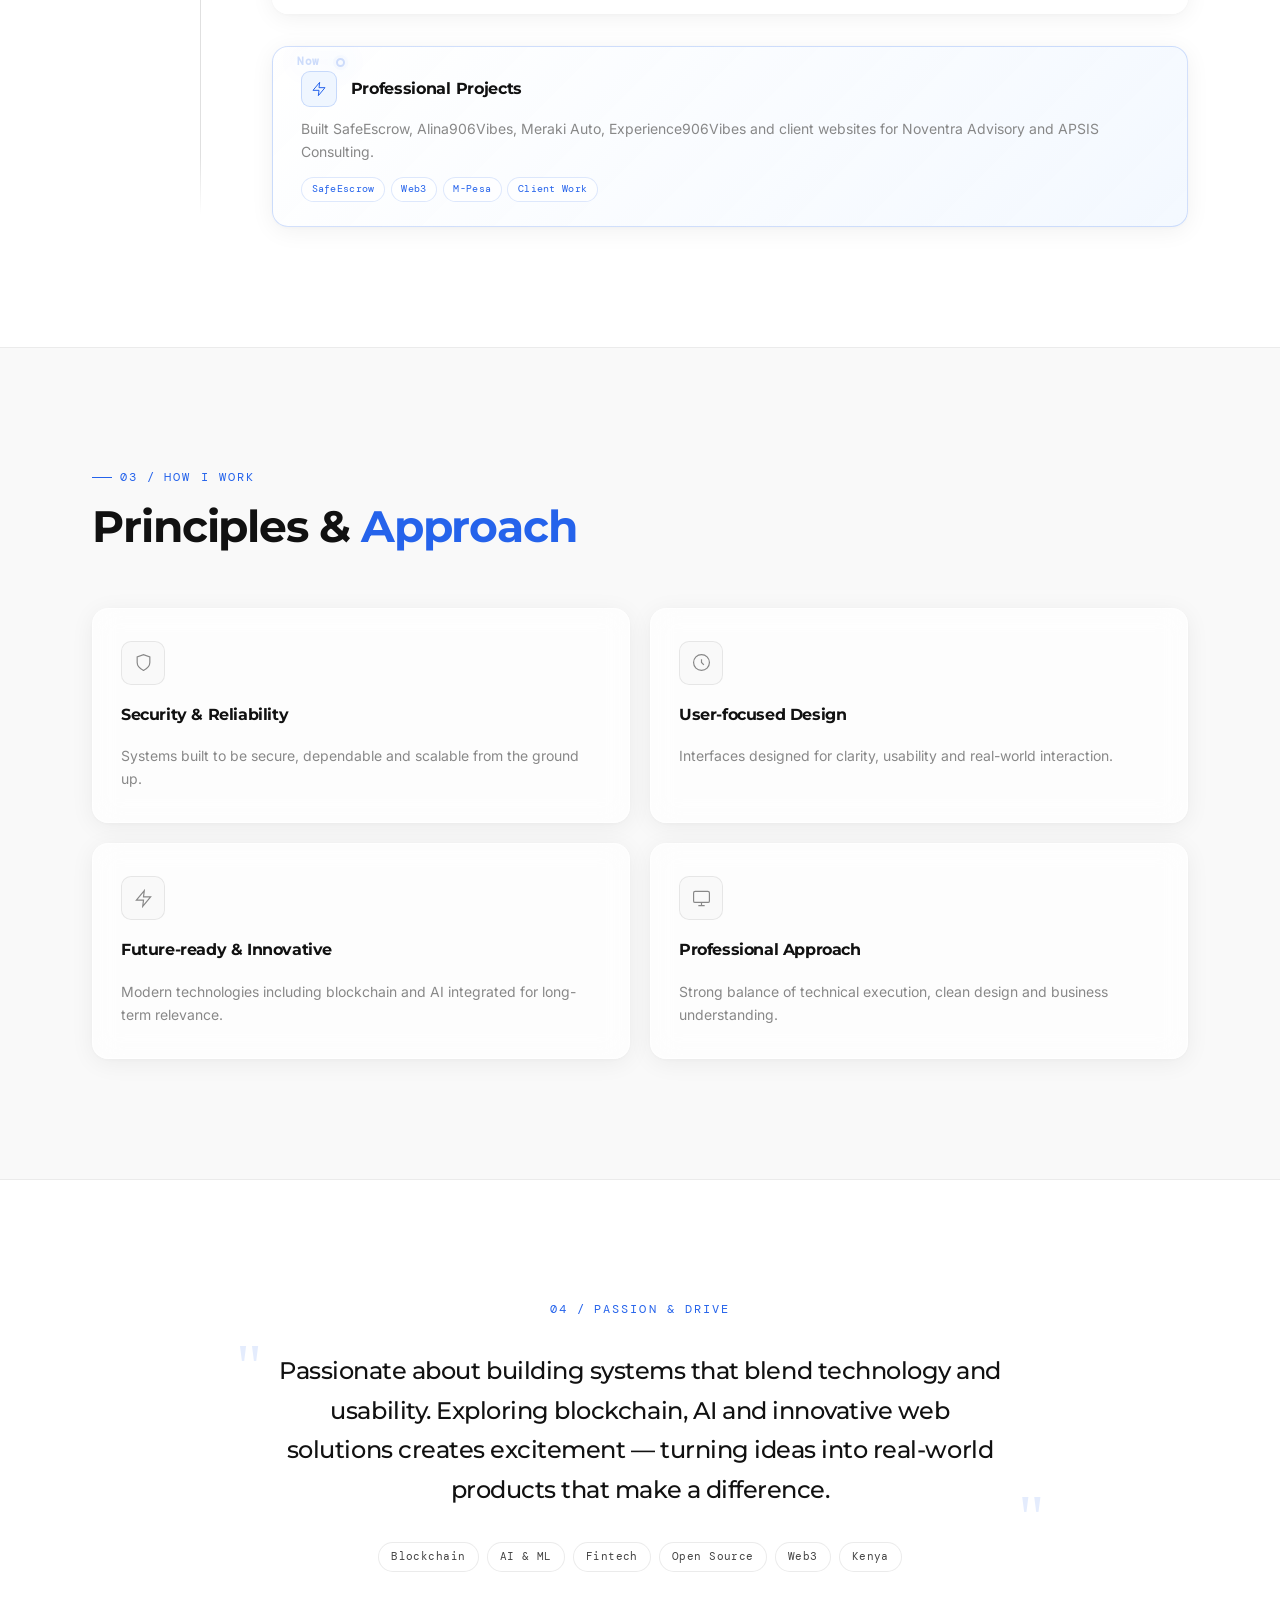
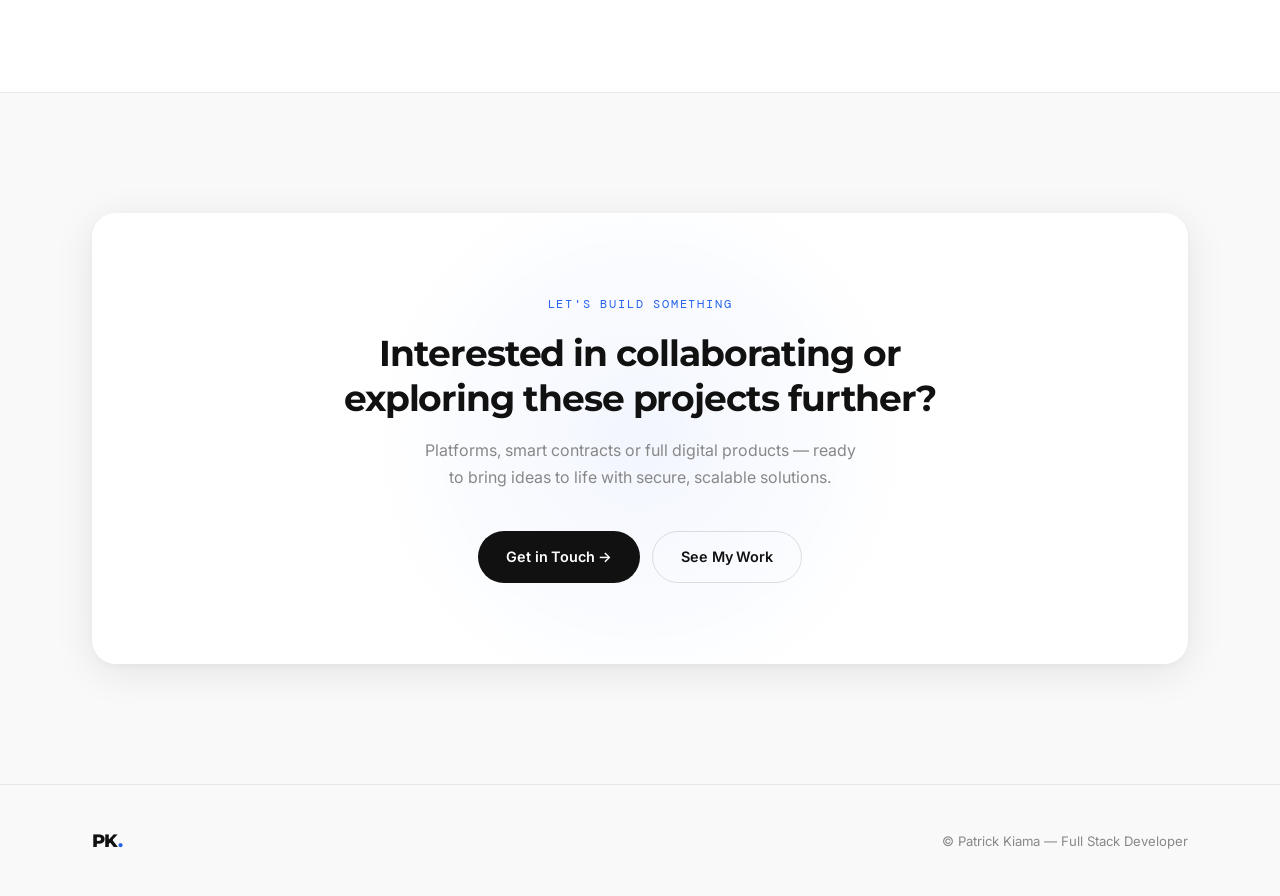
==== commit a5c2b295: "Move og-image.jpg to img/ folder and update all 8 HTML files to reference img/og-image.jpg; remove C" ====
--- a/about.html
+++ b/about.html
@@ -11,11 +11,11 @@
   <meta property="og:description" content="Full stack developer and blockchain builder with 3+ years of experience. Computer Science student at JKUAT. Building secure web platforms, smart contracts, and fintech solutions." />
   <meta property="og:type" content="website" />
   <meta property="og:url" content="https://patrick-kiama.netlify.app/about.html" />
-  <meta property="og:image" content="https://patrick-kiama.netlify.app/og-image.jpg" />
+  <meta property="og:image" content="https://patrick-kiama.netlify.app/img/og-image.jpg" />
   <meta name="twitter:card" content="summary_large_image" />
   <meta name="twitter:title" content="About — Patrick Kiama" />
   <meta name="twitter:description" content="Full stack developer and blockchain builder with 3+ years of experience. Computer Science student at JKUAT. Building secure web platforms, smart contracts, and fintech solutions." />
-  <meta name="twitter:image" content="https://patrick-kiama.netlify.app/og-image.jpg" />
+  <meta name="twitter:image" content="https://patrick-kiama.netlify.app/img/og-image.jpg" />
   <link rel="preconnect" href="https://fonts.googleapis.com" />
   <link rel="preconnect" href="https://fonts.gstatic.com" crossorigin />
   <link
@@ -360,6 +360,7 @@
     </div>
   </footer>
 
+  <script src="js/config.js"></script>
   <script src="js/main.js"></script>
   <script src="js/about.js"></script>
   <script src="js/staggeredmenu.js"></script>
--- a/css/style.css
+++ b/css/style.css
@@ -1,11 +1,8 @@
 /* ============================================================
    PATRICK KIAMA — Portfolio CSS
    Design: Premium Minimal — Apple / Stripe / Linear / Vercel
-   Fonts: Sora (display) + DM Sans (body) + DM Mono (code)
+   Fonts: Montserrat (display) + Inter (body) + DM Mono (code)
    ============================================================ */
-
-/* ===== Google Fonts Import ===== */
-@import url('https://fonts.googleapis.com/css2?family=Montserrat:wght@400;500;600;700;800;900&family=Inter:wght@400;500;600&family=DM+Mono:wght@400;500&display=swap');
 
 /* ===== CSS Variables ===== */
 :root {
